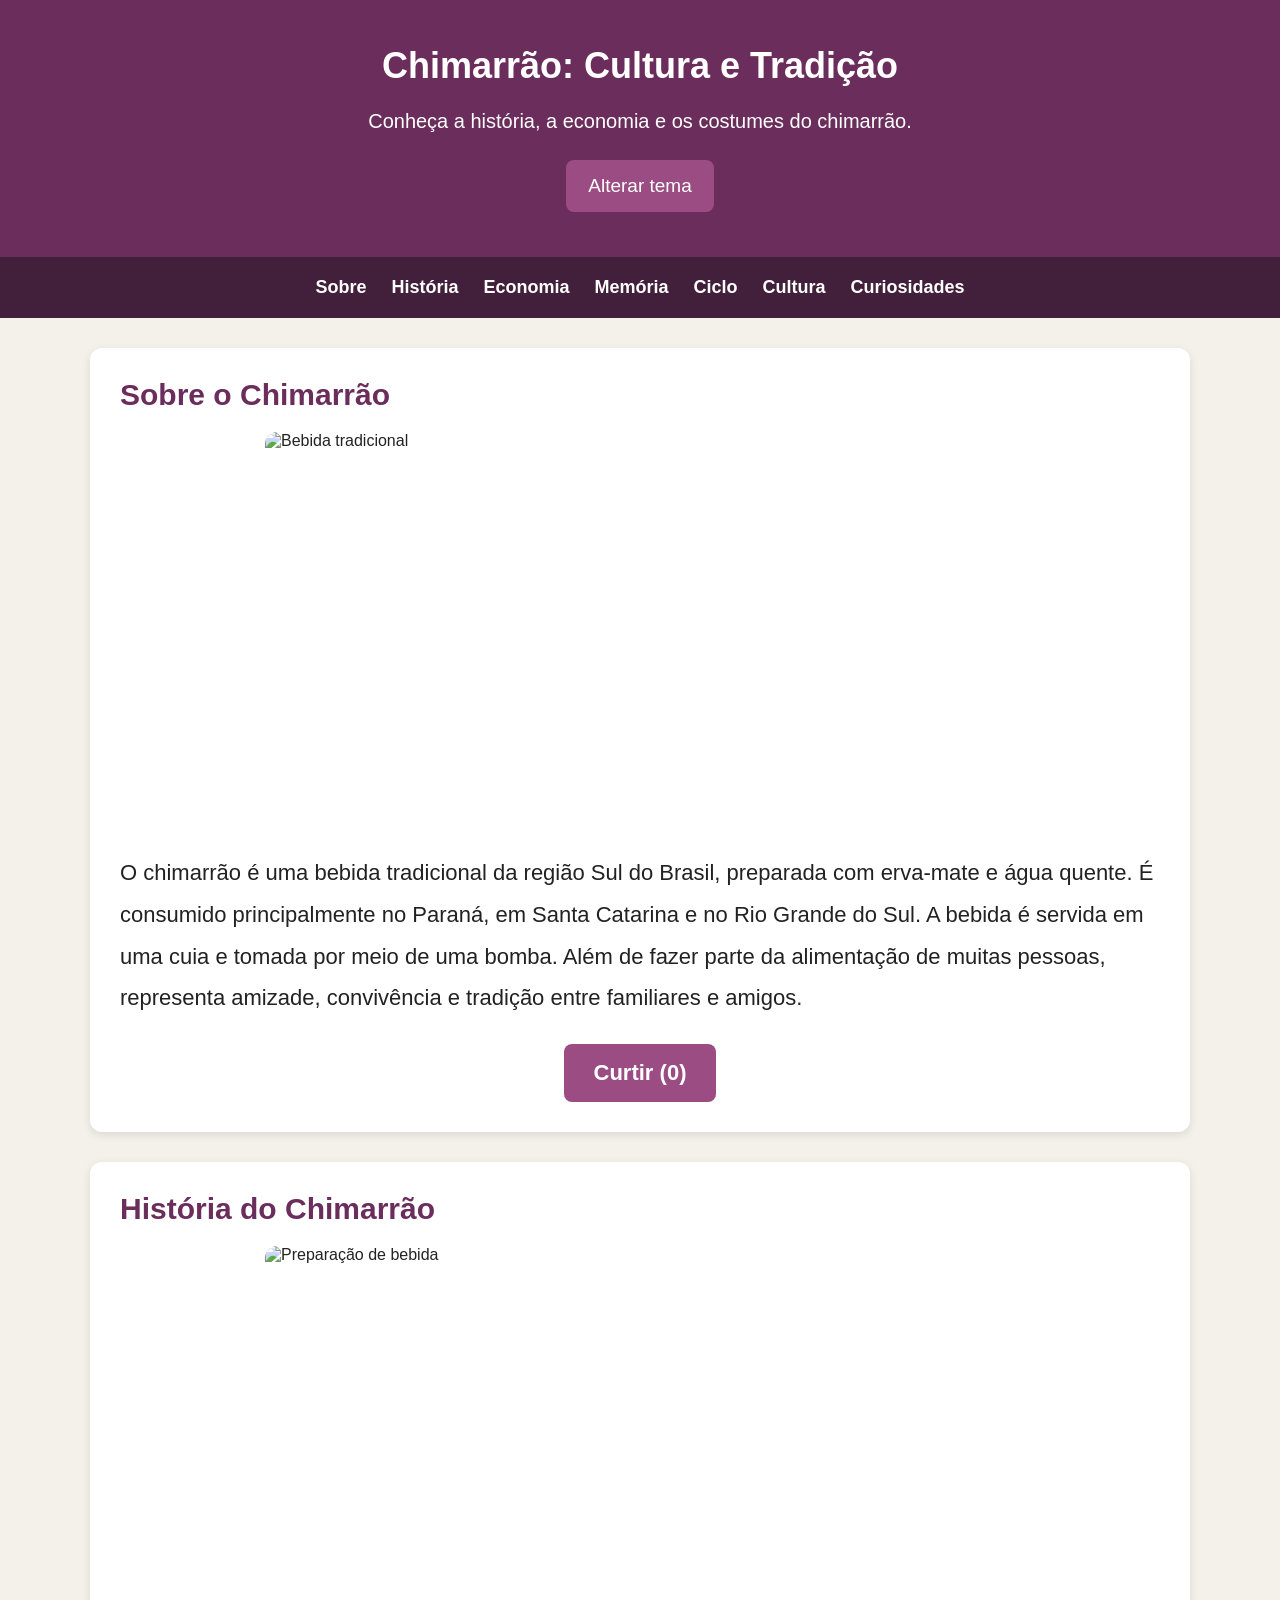
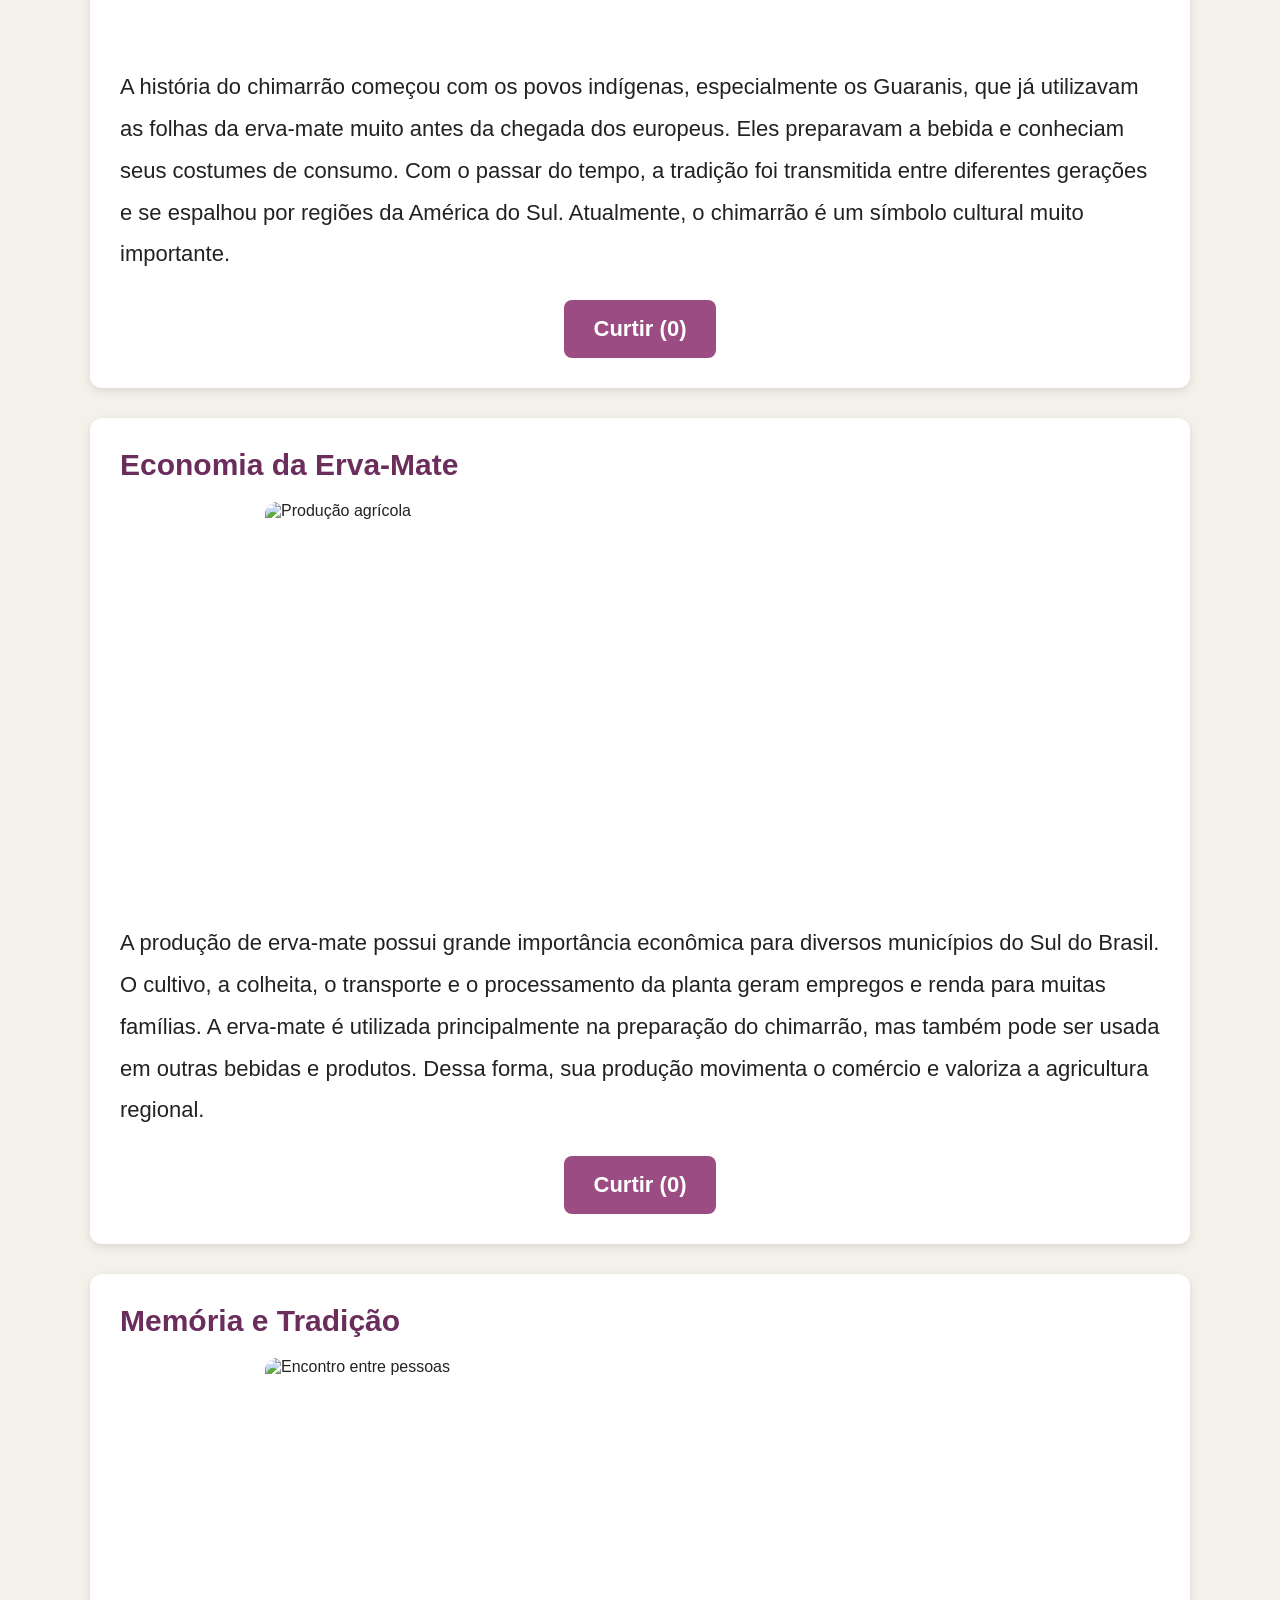
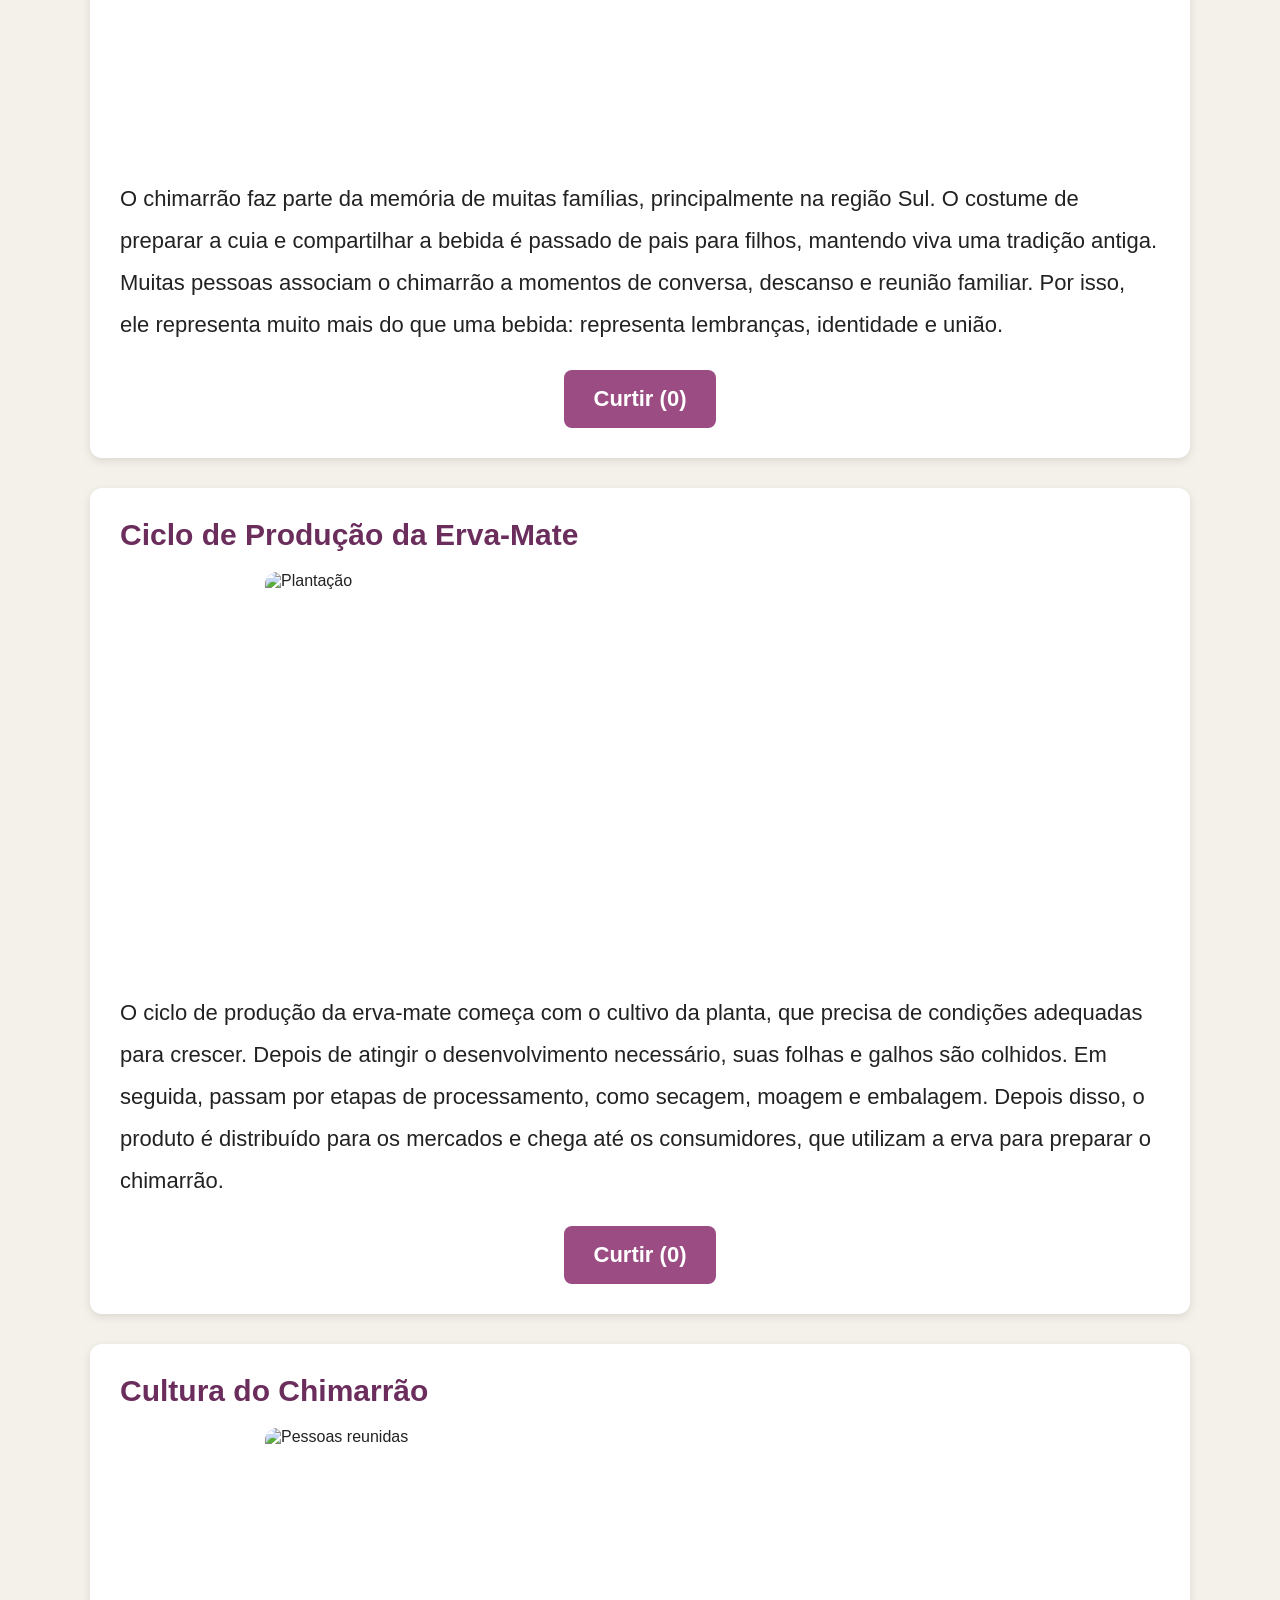
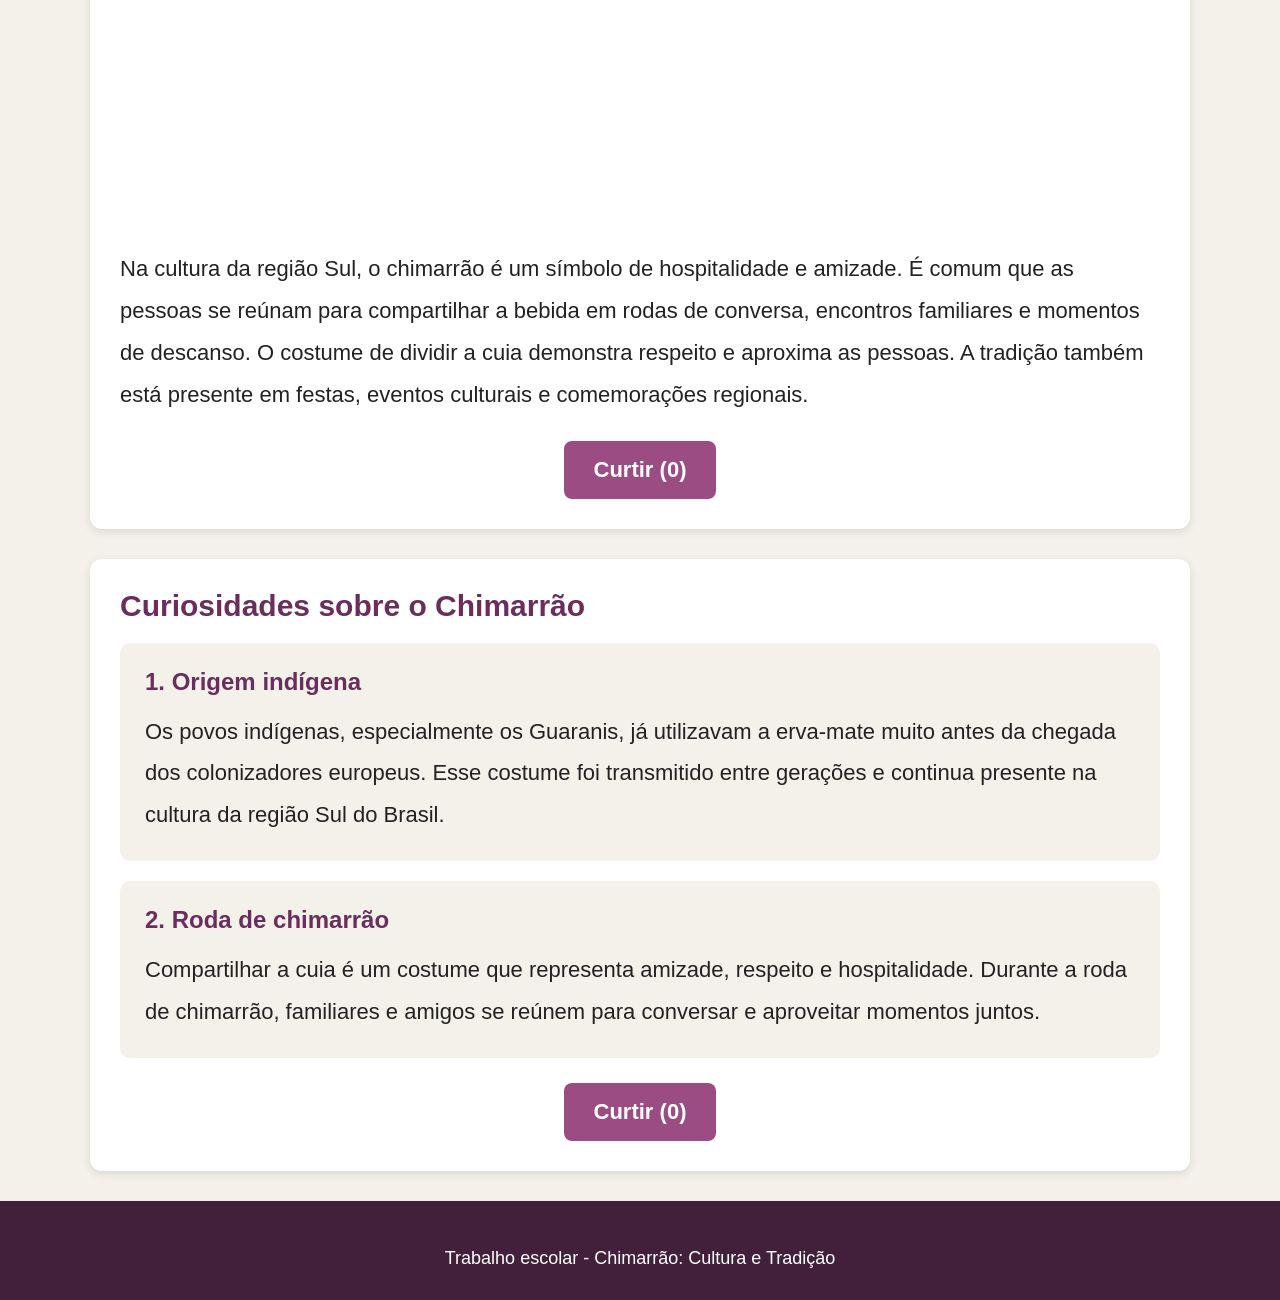
==== index.html @ 5d6aacf3 "AAAA" ====
<!DOCTYPE html>
<html lang="pt-BR">

<head>
    <meta charset="UTF-8">
    <meta name="viewport" content="width=device-width, initial-scale=1.0">
    <link rel="stylesheet" href="style.css">
    <script src="script.js" defer></script>
    <title>Chimarrão - Cultura e Tradição</title>
</head>

<body>

<header>
    <h1>Chimarrão: Cultura e Tradição</h1>
    <p>Conheça a história, a economia e os costumes do chimarrão.</p>
    <button class="btn-tema">Alterar tema</button>
</header>

<nav>
    <a href="#sobre">Sobre</a>
    <a href="#historia">História</a>
    <a href="#economia">Economia</a>
    <a href="#memoria">Memória</a>
    <a href="#ciclo">Ciclo</a>
    <a href="#cultura">Cultura</a>
    <a href="#curiosidades">Curiosidades</a>
</nav>

<main>

<section id="sobre">
    <h2>Sobre o Chimarrão</h2>
    <img src="https://images.unsplash.com/photo-1544787219-7f47ccb76574?w=1000" alt="Bebida tradicional">
    <p>
        O chimarrão é uma bebida tradicional da região Sul do Brasil,
        preparada com erva-mate e água quente. É consumido principalmente
        no Paraná, em Santa Catarina e no Rio Grande do Sul. A bebida
        é servida em uma cuia e tomada por meio de uma bomba. Além de
        fazer parte da alimentação de muitas pessoas, representa amizade,
        convivência e tradição entre familiares e amigos.
    </p>
    <button class="curtir">Curtir (<span>0</span>)</button>
</section>

<section id="historia">
    <h2>História do Chimarrão</h2>
    <img src="https://images.unsplash.com/photo-1515823064-d6e0c04616a7?w=1000" alt="Preparação de bebida">
    <p>
        A história do chimarrão começou com os povos indígenas,
        especialmente os Guaranis, que já utilizavam as folhas da
        erva-mate muito antes da chegada dos europeus. Eles preparavam
        a bebida e conheciam seus costumes de consumo. Com o passar
        do tempo, a tradição foi transmitida entre diferentes gerações
        e se espalhou por regiões da América do Sul. Atualmente,
        o chimarrão é um símbolo cultural muito importante.
    </p>
    <button class="curtir">Curtir (<span>0</span>)</button>
</section>

<section id="economia">
    <h2>Economia da Erva-Mate</h2>
    <img src="https://images.unsplash.com/photo-1442512595331-e89e73853f31?w=1000" alt="Produção agrícola">
    <p>
        A produção de erva-mate possui grande importância econômica
        para diversos municípios do Sul do Brasil. O cultivo, a
        colheita, o transporte e o processamento da planta geram
        empregos e renda para muitas famílias. A erva-mate é utilizada
        principalmente na preparação do chimarrão, mas também pode
        ser usada em outras bebidas e produtos. Dessa forma, sua
        produção movimenta o comércio e valoriza a agricultura regional.
    </p>
    <button class="curtir">Curtir (<span>0</span>)</button>
</section>

<section id="memoria">
    <h2>Memória e Tradição</h2>
    <img src="https://images.unsplash.com/photo-1517248135467-4c7edcad34c4?w=1000" alt="Encontro entre pessoas">
    <p>
        O chimarrão faz parte da memória de muitas famílias,
        principalmente na região Sul. O costume de preparar a cuia
        e compartilhar a bebida é passado de pais para filhos,
        mantendo viva uma tradição antiga. Muitas pessoas associam
        o chimarrão a momentos de conversa, descanso e reunião
        familiar. Por isso, ele representa muito mais do que uma
        bebida: representa lembranças, identidade e união.
    </p>
    <button class="curtir">Curtir (<span>0</span>)</button>
</section>

<section id="ciclo">
    <h2>Ciclo de Produção da Erva-Mate</h2>
    <img src="https://images.unsplash.com/photo-1500382017468-9049fed747ef?w=1000" alt="Plantação">
    <p>
        O ciclo de produção da erva-mate começa com o cultivo da
        planta, que precisa de condições adequadas para crescer.
        Depois de atingir o desenvolvimento necessário, suas folhas
        e galhos são colhidos. Em seguida, passam por etapas de
        processamento, como secagem, moagem e embalagem. Depois
        disso, o produto é distribuído para os mercados e chega
        até os consumidores, que utilizam a erva para preparar
        o chimarrão.
    </p>
    <button class="curtir">Curtir (<span>0</span>)</button>
</section>

<section id="cultura">
    <h2>Cultura do Chimarrão</h2>
    <img src="https://images.unsplash.com/photo-1528605248644-14dd04022da1?w=1000" alt="Pessoas reunidas">
    <p>
        Na cultura da região Sul, o chimarrão é um símbolo de
        hospitalidade e amizade. É comum que as pessoas se reúnam
        para compartilhar a bebida em rodas de conversa, encontros
        familiares e momentos de descanso. O costume de dividir a
        cuia demonstra respeito e aproxima as pessoas. A tradição
        também está presente em festas, eventos culturais e
        comemorações regionais.
    </p>
    <button class="curtir">Curtir (<span>0</span>)</button>
</section>

<section id="curiosidades">
    <h2>Curiosidades sobre o Chimarrão</h2>

    <div class="card">
        <h3>1. Origem indígena</h3>
        <p>
            Os povos indígenas, especialmente os Guaranis,
            já utilizavam a erva-mate muito antes da chegada
            dos colonizadores europeus. Esse costume foi
            transmitido entre gerações e continua presente
            na cultura da região Sul do Brasil.
        </p>
    </div>

    <div class="card">
        <h3>2. Roda de chimarrão</h3>
        <p>
            Compartilhar a cuia é um costume que representa
            amizade, respeito e hospitalidade. Durante a
            roda de chimarrão, familiares e amigos se reúnem
            para conversar e aproveitar momentos juntos.
        </p>
    </div>

    <button class="curtir">Curtir (<span>0</span>)</button>
</section>

</main>

<footer>
    <p>Trabalho escolar - Chimarrão: Cultura e Tradição</p>
</footer>

</body>
</html>
---- style.css ----
:root {
    --cor-fundo: #f4f1ea;
    --cor-texto: #222222;
    --cor-principal: #6b2d5c;
    --cor-hover: #9b4d83;
    --cor-card: #ffffff;
}

* {
    margin: 0;
    padding: 0;
    box-sizing: border-box;
}

html {
    scroll-behavior: smooth;
}

body {
    background-color: var(--cor-fundo);
    color: var(--cor-texto);
    font-family: Arial, sans-serif;
    transition: 0.3s;
}

header {
    background-color: var(--cor-principal);
    color: white;
    text-align: center;
    padding: 45px 20px;
}

header h1 {
    font-size: 36px;
    margin-bottom: 15px;
}

header p {
    font-size: 20px;
}

button {
    background-color: var(--cor-hover);
    color: white;
    border: none;
    padding: 15px 22px;
    border-radius: 8px;
    cursor: pointer;
    font-size: 19px;
    margin-top: 20px;
}

button:hover {
    opacity: 0.85;
}

nav {
    background-color: #42203b;
    padding: 20px;
    display: flex;
    justify-content: center;
    flex-wrap: wrap;
    gap: 25px;
}

nav a {
    color: white;
    text-decoration: none;
    font-size: 18px;
    font-weight: bold;
}

nav a:hover {
    color: #e9b9dc;
}

main {
    width: 90%;
    max-width: 1100px;
    margin: 30px auto;
}

section {
    background-color: var(--cor-card);
    padding: 30px;
    margin-bottom: 30px;
    border-radius: 12px;
    box-shadow: 0 3px 10px rgba(0, 0, 0, 0.10);
}

h2 {
    color: var(--cor-principal);
    font-size: 30px;
    margin-bottom: 20px;
}

h3 {
    color: var(--cor-principal);
    font-size: 24px;
    margin-bottom: 15px;
}

p {
    font-size: 22px;
    line-height: 1.9;
    margin-top: 15px;
}

section img {
    display: block;
    width: 100%;
    max-width: 750px;
    height: 400px;
    object-fit: cover;
    margin: 20px auto;
    border-radius: 12px;
}

.curtir {
    display: block;
    width: fit-content;
    margin: 25px auto 0;
    padding: 16px 30px;
    font-size: 22px;
    font-weight: bold;
}

.card {
    background-color: var(--cor-fundo);
    padding: 25px;
    margin: 20px 0;
    border-radius: 10px;
}

footer {
    background-color: #42203b;
    color: white;
    text-align: center;
    padding: 25px;
}

footer p {
    font-size: 18px;
}

body.escuro {
    --cor-fundo: #222222;
    --cor-texto: #ffffff;
    --cor-card: #333333;
    --cor-principal: #c17bab;
    --cor-hover: #9b4d83;
}

body.escuro .card {
    background-color: #444444;
}

@media (max-width: 600px) {
    header h1 {
        font-size: 28px;
    }

    nav {
        gap: 15px;
    }

    nav a {
        font-size: 16px;
    }

    section {
        padding: 20px;
    }

    p {
        font-size: 18px;
    }

    h2 {
        font-size: 25px;
    }

    section img {
        height: 250px;
    }
}
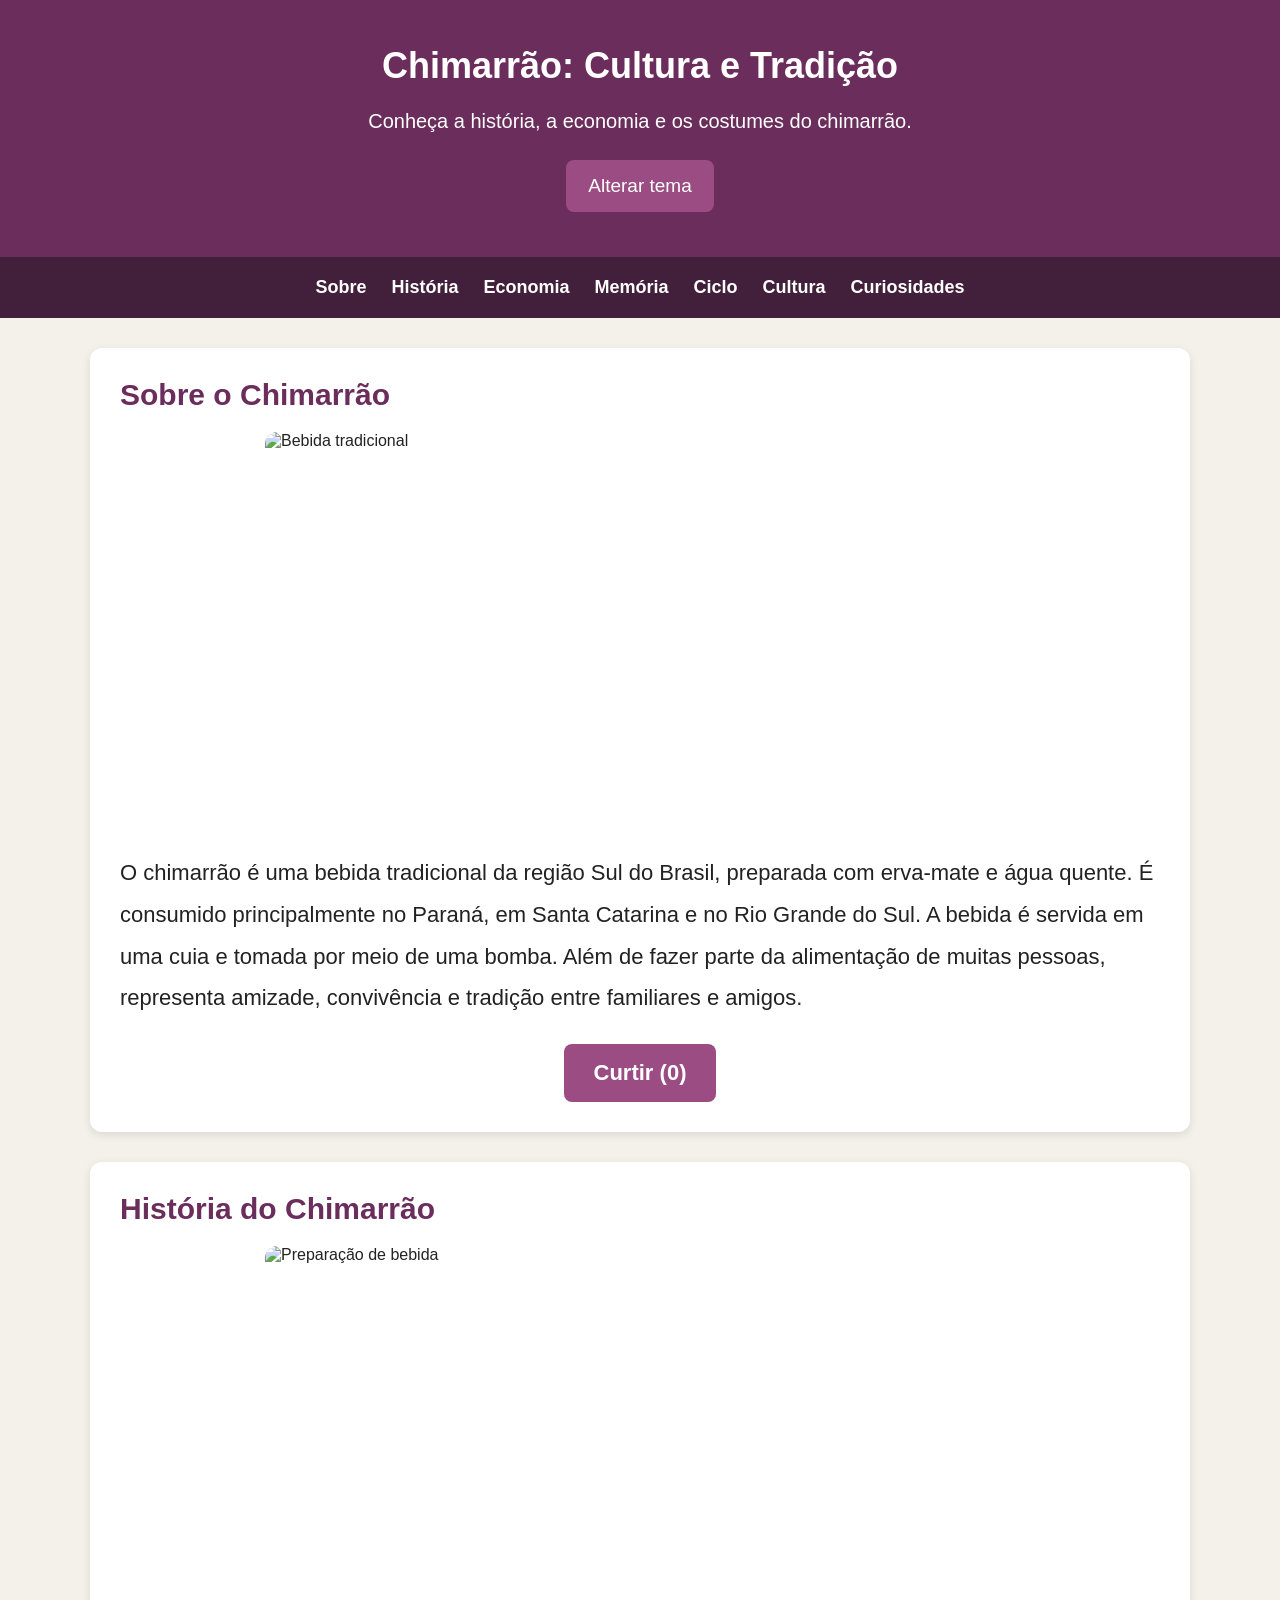
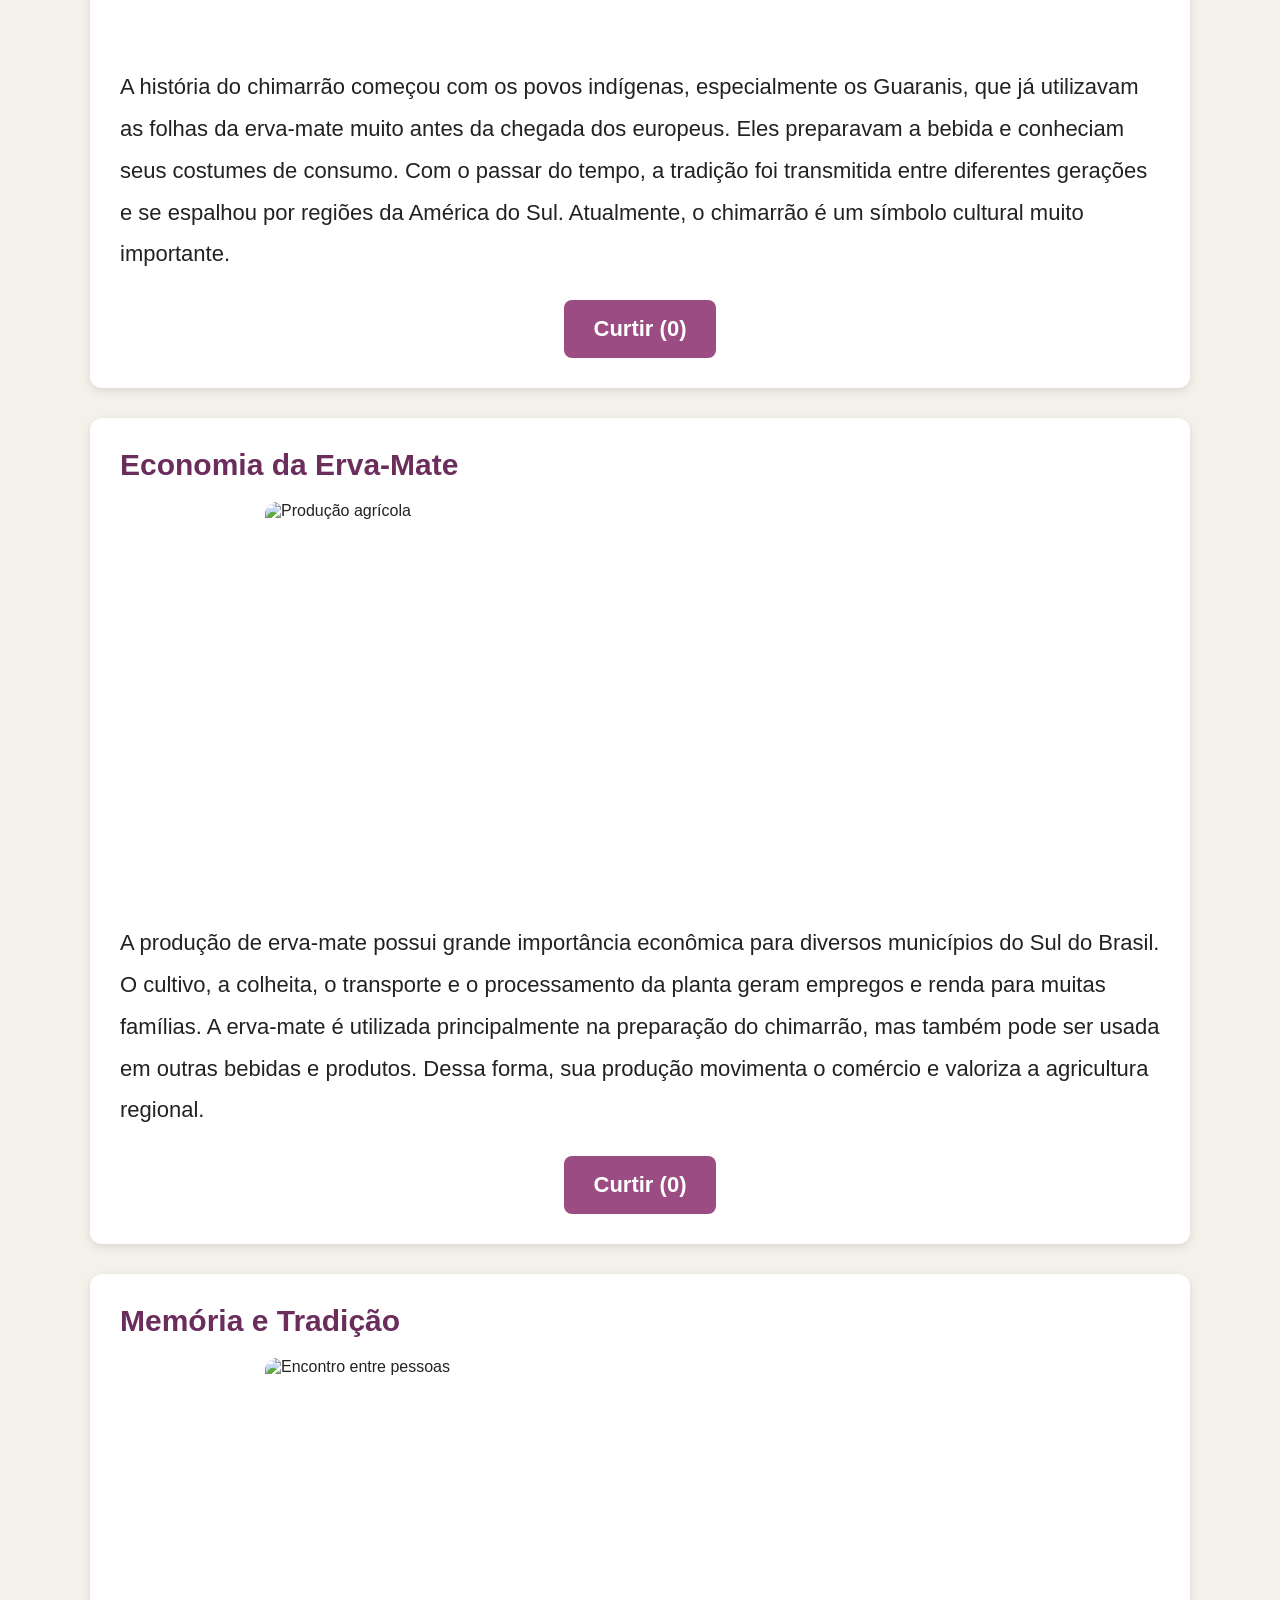
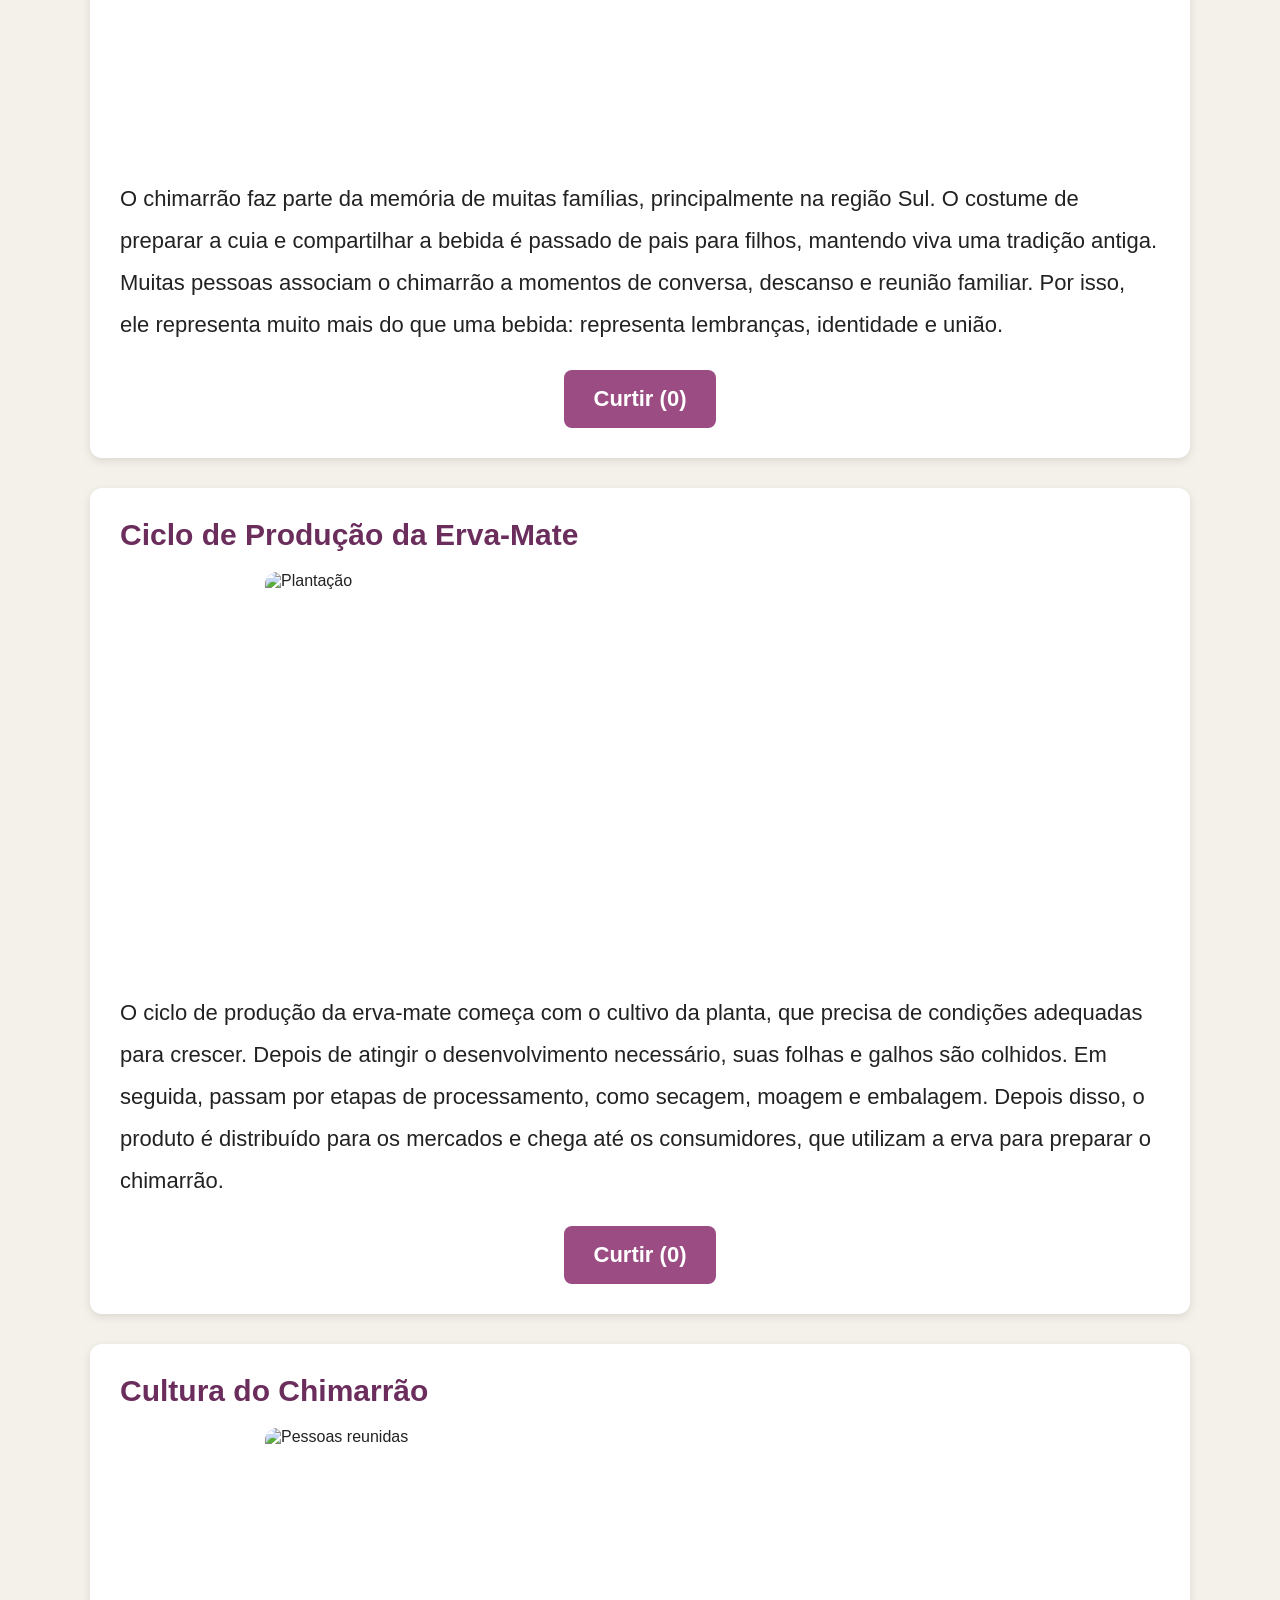
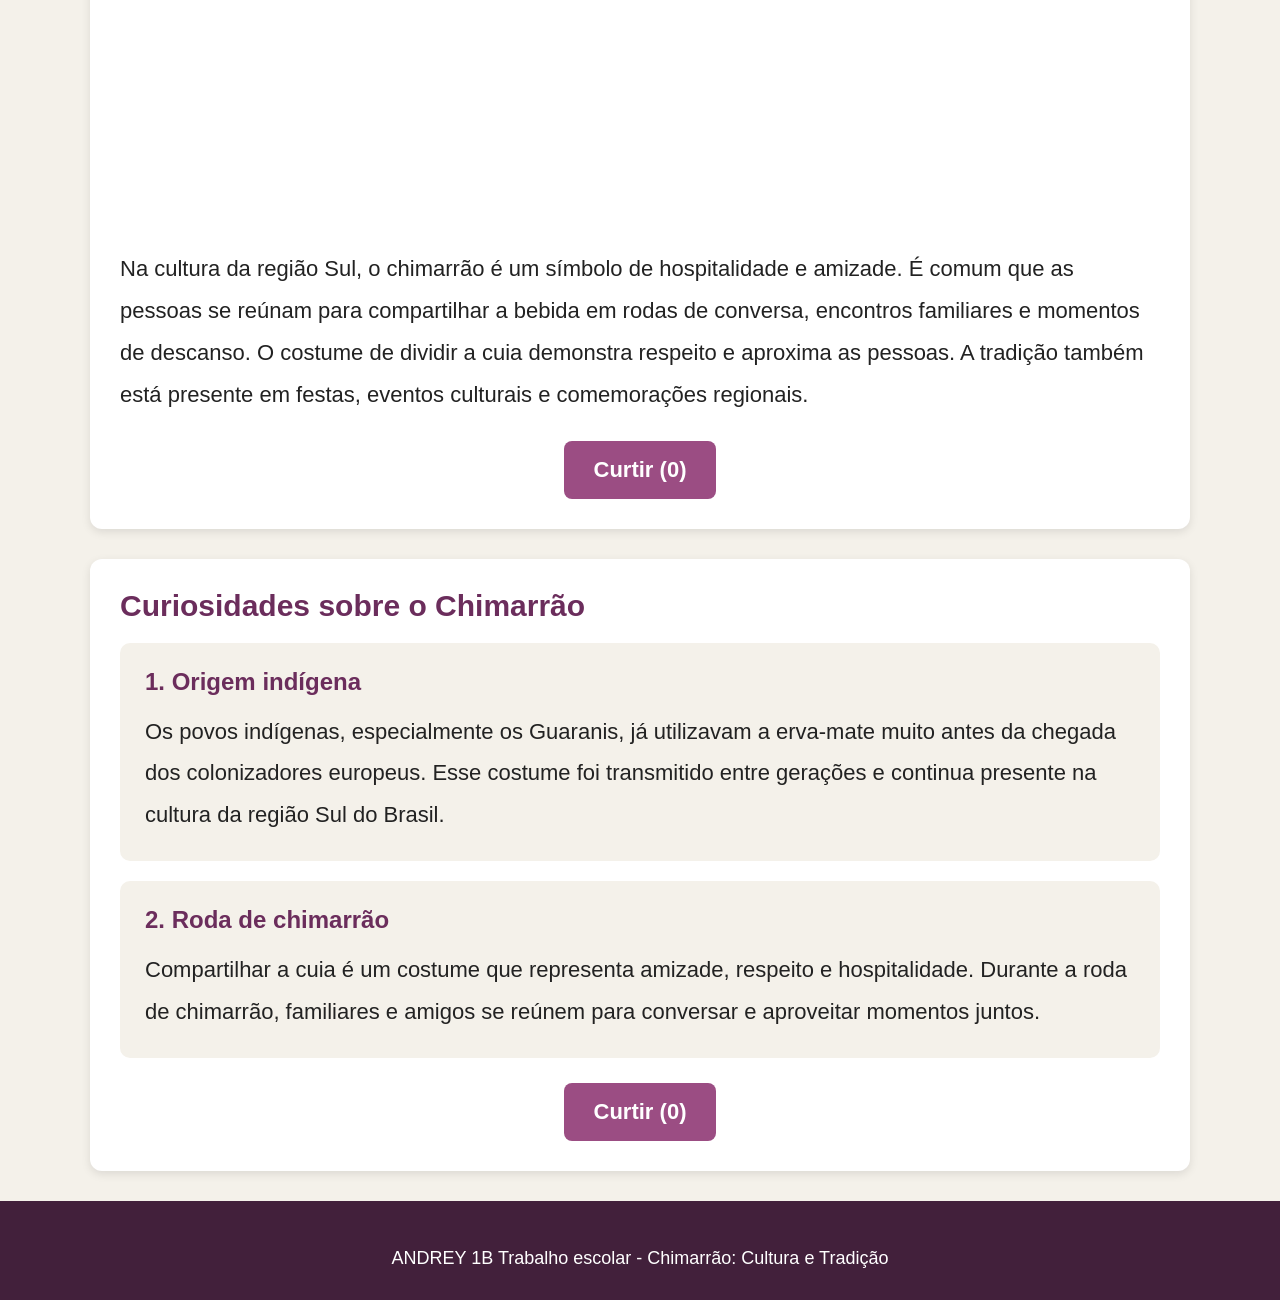
==== commit 6cd04fe3: "AA" ====
--- a/index.html
+++ b/index.html
@@ -150,7 +150,8 @@
 </main>
 
 <footer>
-    <p>Trabalho escolar - Chimarrão: Cultura e Tradição</p>
+    <p> ANDREY 1B
+        Trabalho escolar - Chimarrão: Cultura e Tradição</p>
 </footer>
 
 </body>
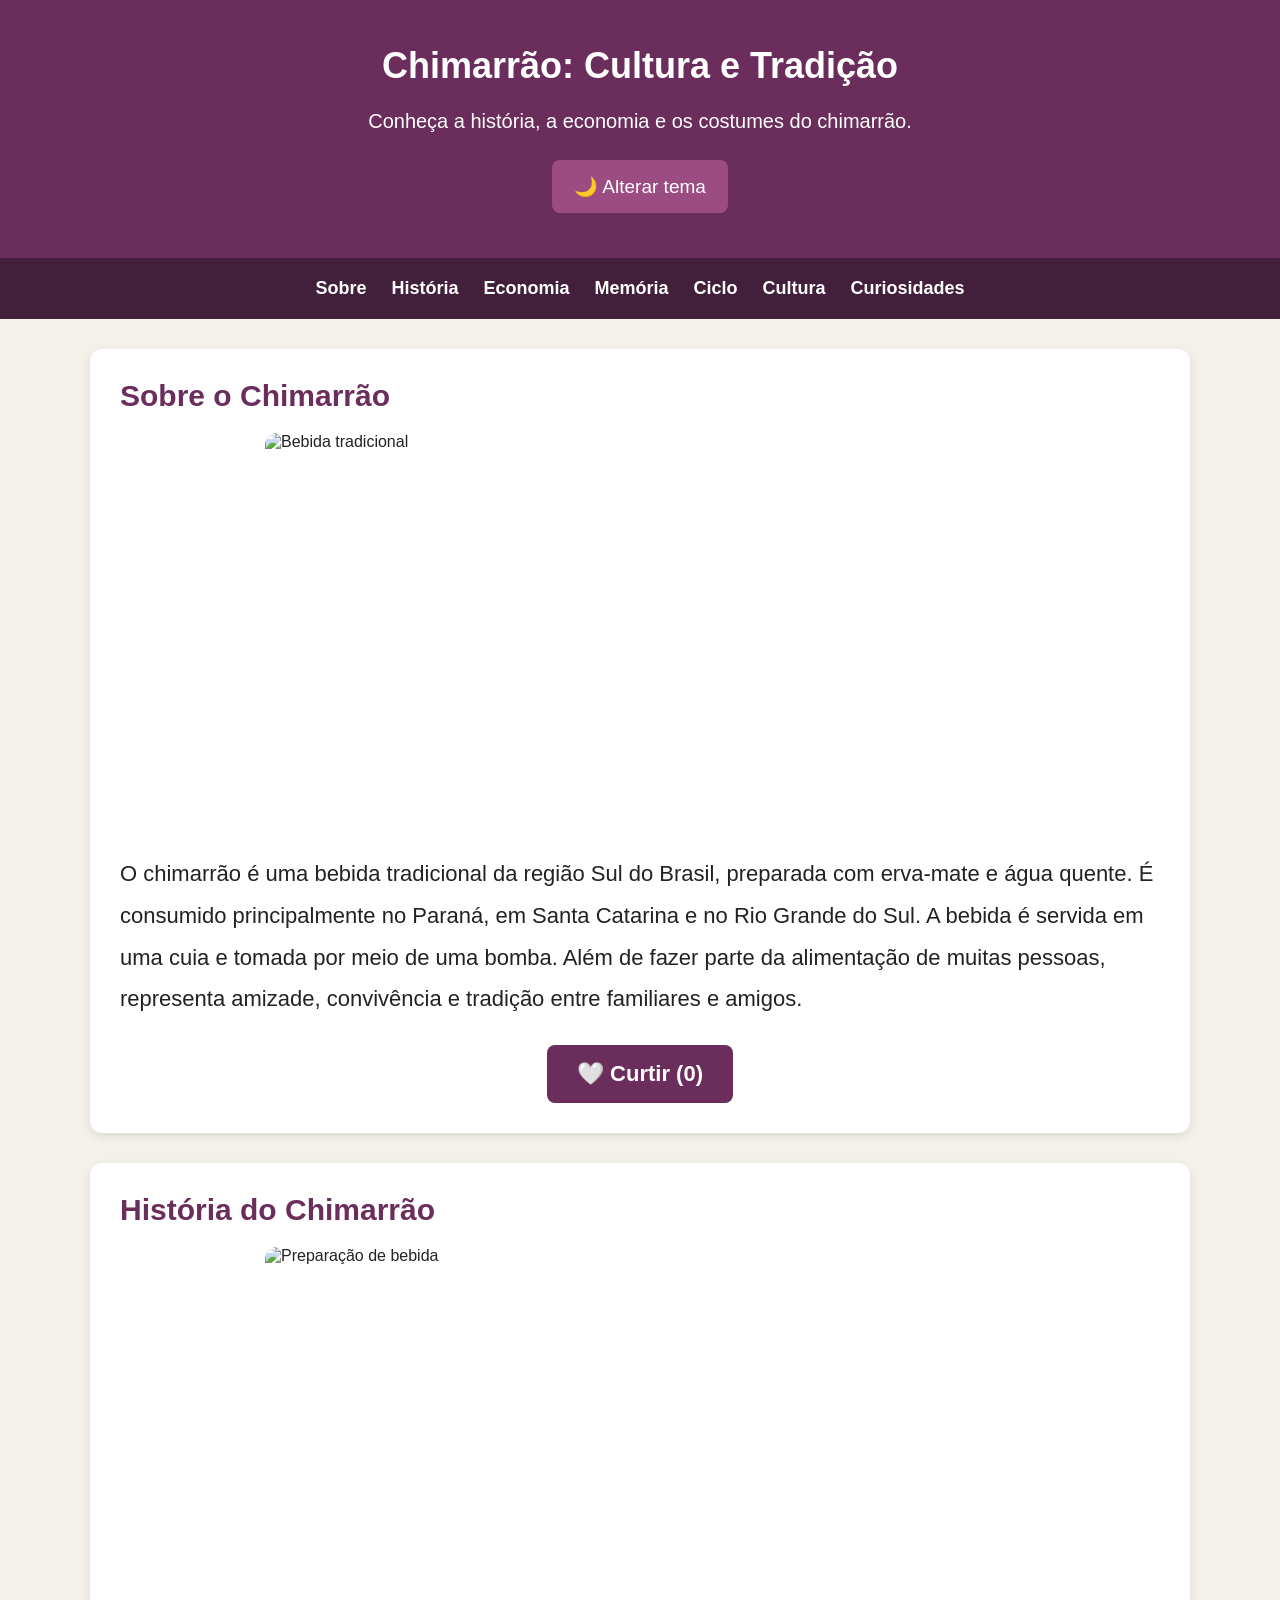
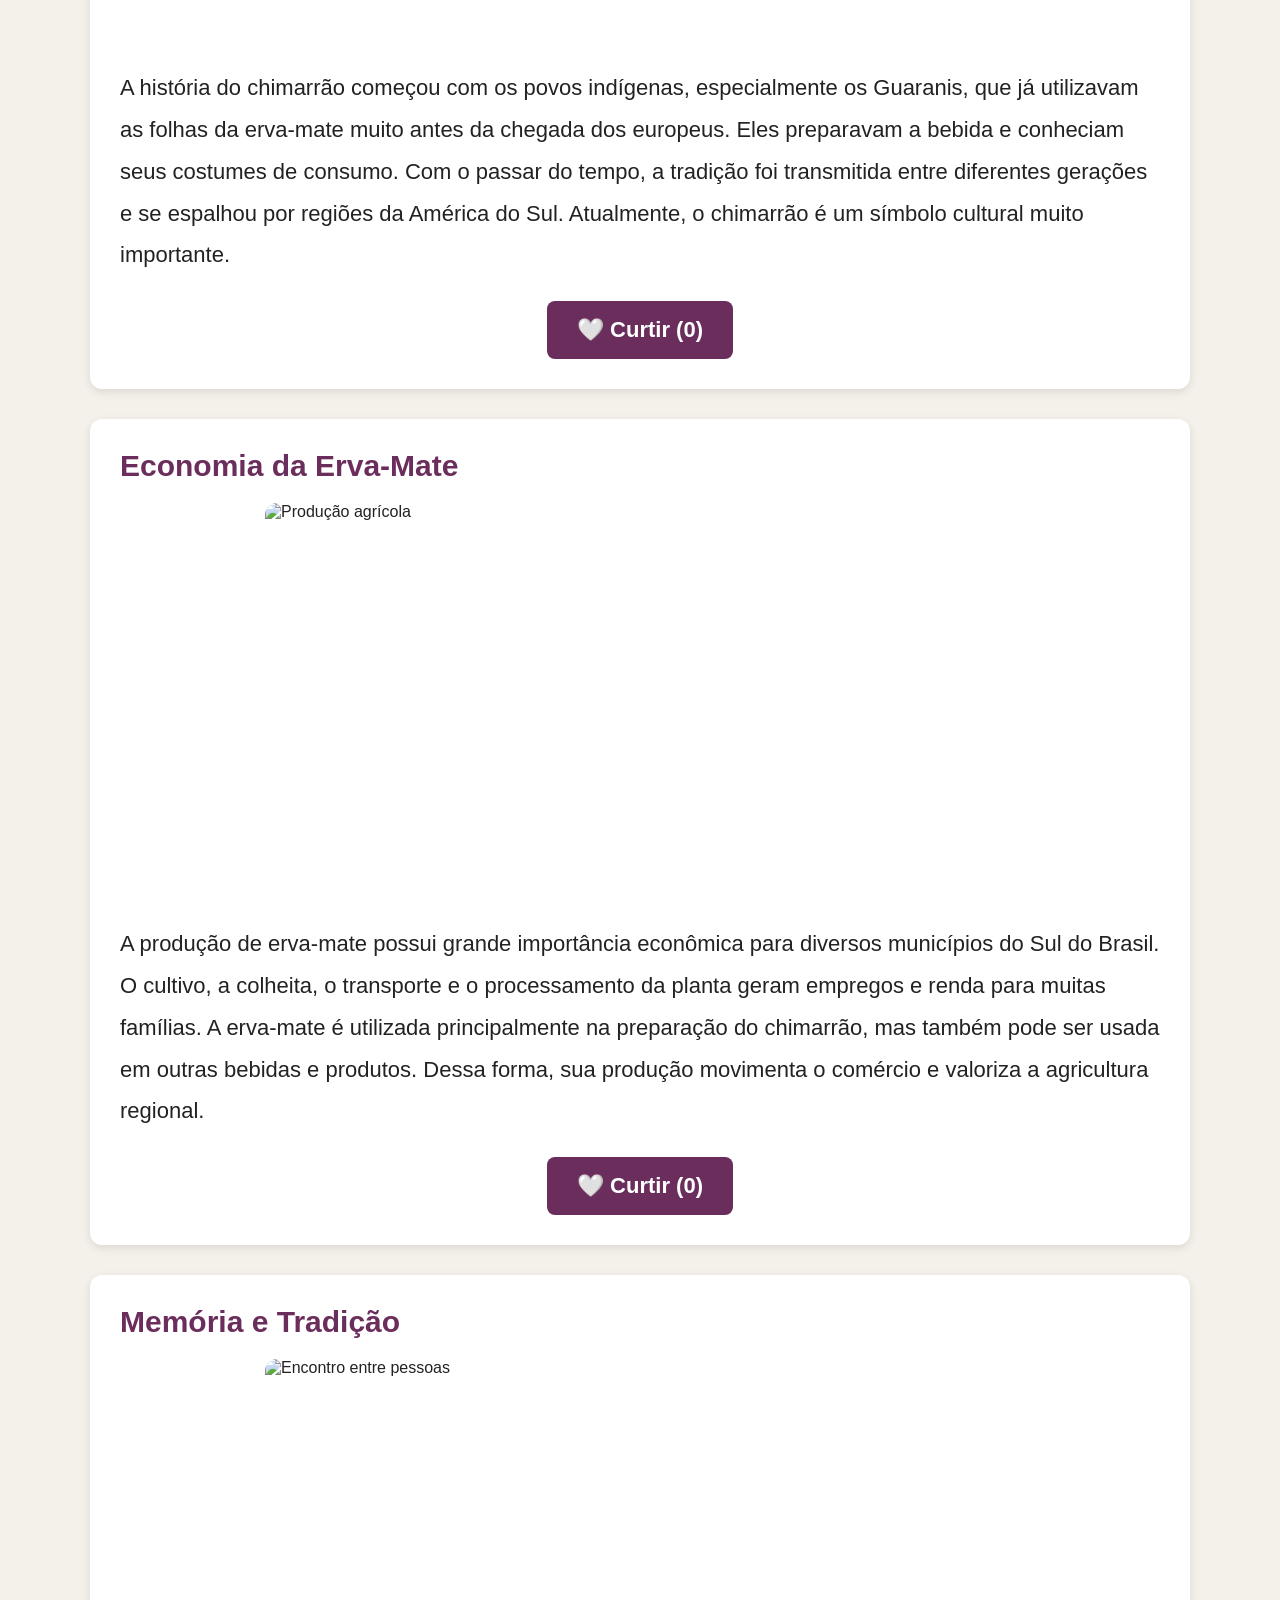
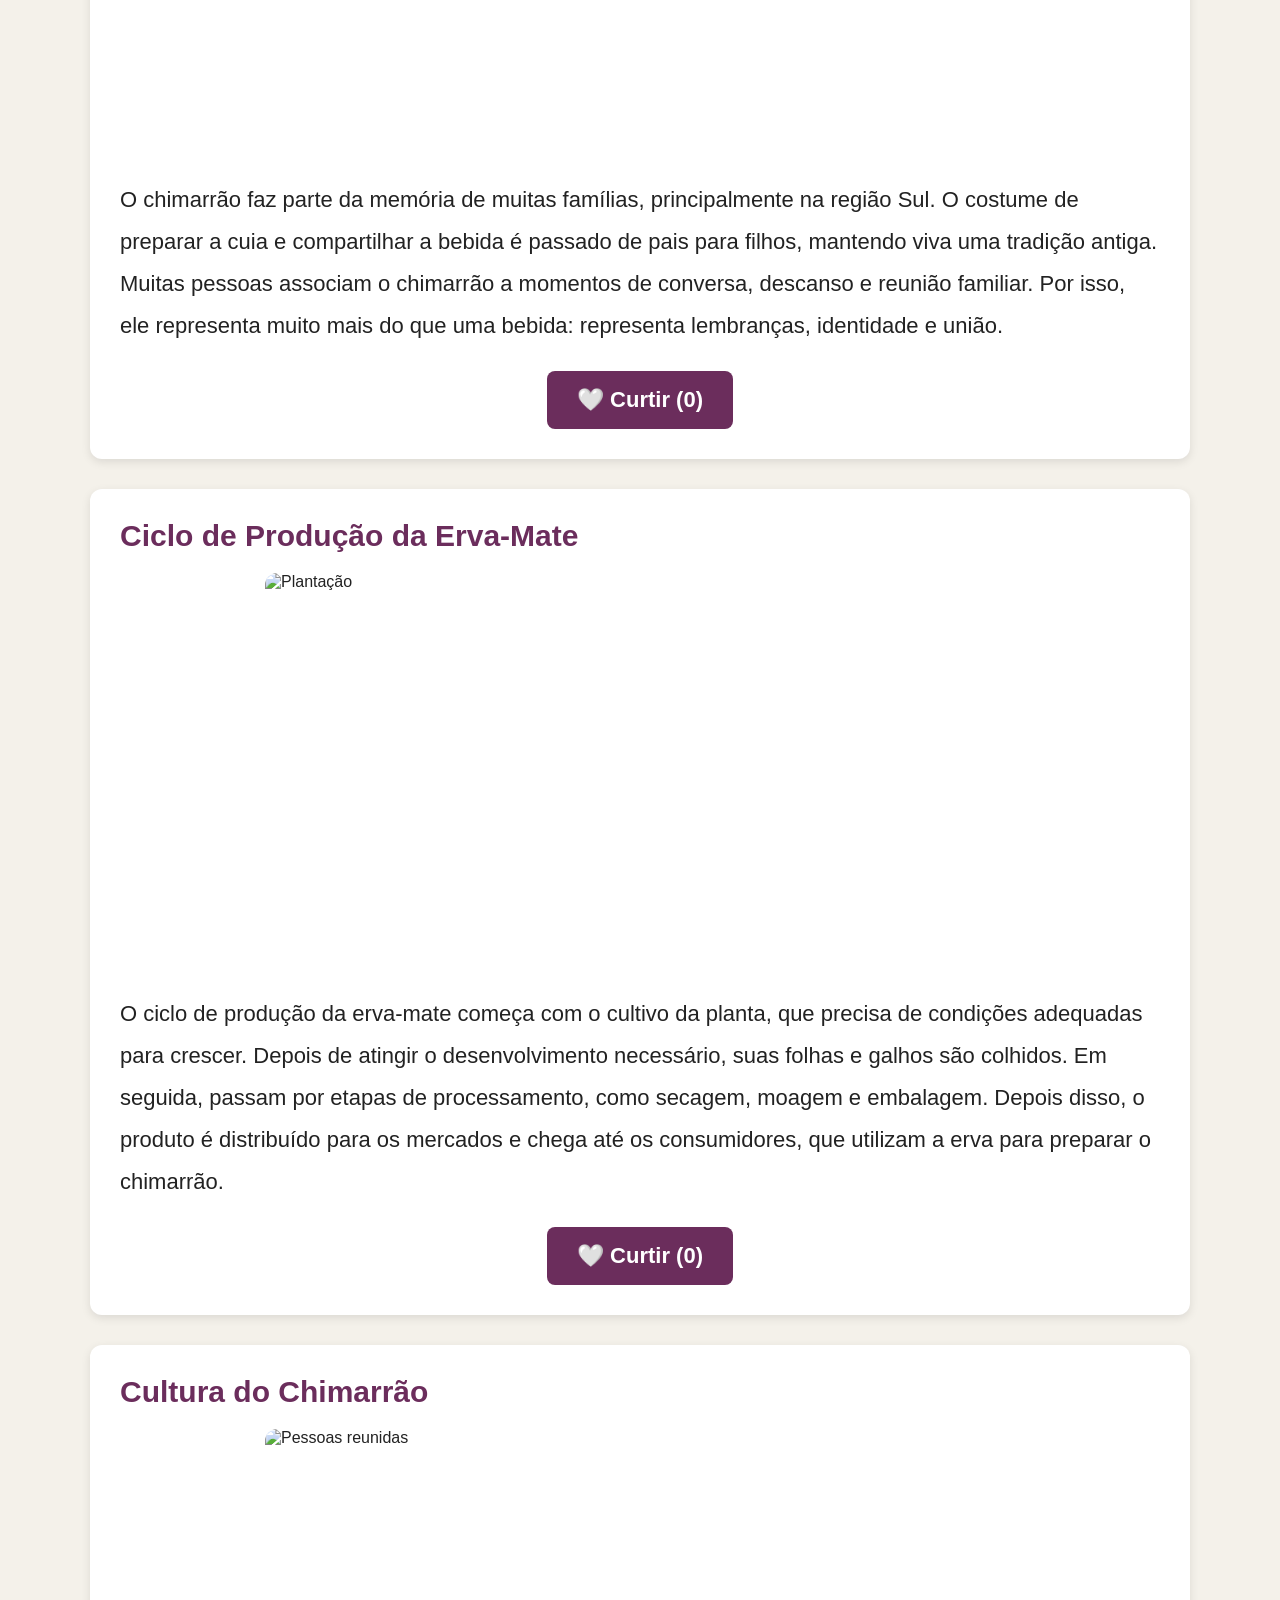
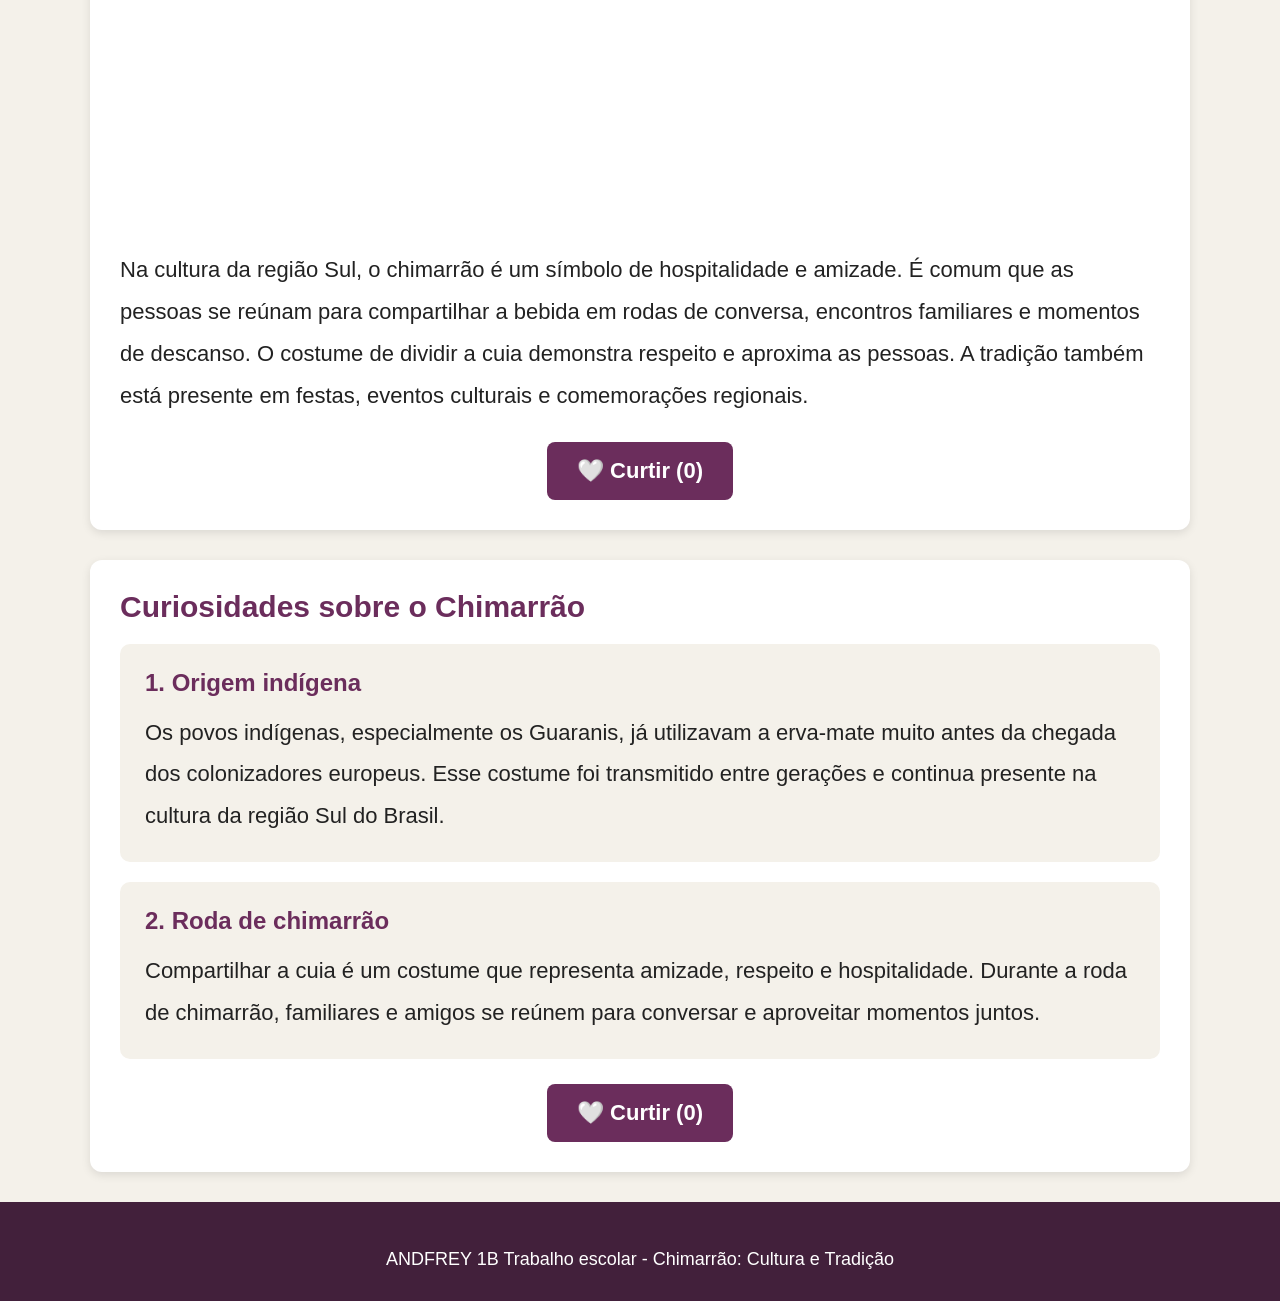
==== commit eaf3ec9c: "AA" ====
--- a/index.html
+++ b/index.html
@@ -15,7 +15,7 @@
 <header>
     <h1>Chimarrão: Cultura e Tradição</h1>
     <p>Conheça a história, a economia e os costumes do chimarrão.</p>
-    <button class="btn-tema">Alterar tema</button>
+    <button class="btn-tema">🌙 Alterar tema</button>
 </header>
 
 <nav>
@@ -41,7 +41,7 @@
         fazer parte da alimentação de muitas pessoas, representa amizade,
         convivência e tradição entre familiares e amigos.
     </p>
-    <button class="curtir">Curtir (<span>0</span>)</button>
+    <button class="curtir">🤍 Curtir (<span>0</span>)</button>
 </section>
 
 <section id="historia">
@@ -56,7 +56,7 @@
         e se espalhou por regiões da América do Sul. Atualmente,
         o chimarrão é um símbolo cultural muito importante.
     </p>
-    <button class="curtir">Curtir (<span>0</span>)</button>
+    <button class="curtir">🤍 Curtir (<span>0</span>)</button>
 </section>
 
 <section id="economia">
@@ -71,7 +71,7 @@
         ser usada em outras bebidas e produtos. Dessa forma, sua
         produção movimenta o comércio e valoriza a agricultura regional.
     </p>
-    <button class="curtir">Curtir (<span>0</span>)</button>
+    <button class="curtir">🤍 Curtir (<span>0</span>)</button>
 </section>
 
 <section id="memoria">
@@ -86,7 +86,7 @@
         familiar. Por isso, ele representa muito mais do que uma
         bebida: representa lembranças, identidade e união.
     </p>
-    <button class="curtir">Curtir (<span>0</span>)</button>
+    <button class="curtir">🤍 Curtir (<span>0</span>)</button>
 </section>
 
 <section id="ciclo">
@@ -102,7 +102,7 @@
         até os consumidores, que utilizam a erva para preparar
         o chimarrão.
     </p>
-    <button class="curtir">Curtir (<span>0</span>)</button>
+    <button class="curtir">🤍 Curtir (<span>0</span>)</button>
 </section>
 
 <section id="cultura">
@@ -117,7 +117,7 @@
         também está presente em festas, eventos culturais e
         comemorações regionais.
     </p>
-    <button class="curtir">Curtir (<span>0</span>)</button>
+    <button class="curtir">🤍 Curtir (<span>0</span>)</button>
 </section>
 
 <section id="curiosidades">
@@ -144,15 +144,16 @@
         </p>
     </div>
 
-    <button class="curtir">Curtir (<span>0</span>)</button>
+    <button class="curtir">🤍 Curtir (<span>0</span>)</button>
 </section>
 
 </main>
 
 <footer>
-    <p> ANDREY 1B
+    <p> ANDFREY 1B
         Trabalho escolar - Chimarrão: Cultura e Tradição</p>
 </footer>
 
 </body>
 </html>
+
--- a/style.css
+++ b/style.css
@@ -5,6 +5,7 @@
     --cor-principal: #6b2d5c;
     --cor-hover: #9b4d83;
     --cor-card: #ffffff;
+    --cor-menu: #42203b;
 }
 
 * {
@@ -49,19 +50,24 @@
     cursor: pointer;
     font-size: 19px;
     margin-top: 20px;
+    transition: 0.3s;
 }
 
 button:hover {
     opacity: 0.85;
-}
+    transform: scale(1.03);
+}
+
+/* MENU */
 
 nav {
-    background-color: #42203b;
+    background-color: var(--cor-menu);
     padding: 20px;
     display: flex;
     justify-content: center;
     flex-wrap: wrap;
     gap: 25px;
+    transition: 0.3s;
 }
 
 nav a {
@@ -69,11 +75,14 @@
     text-decoration: none;
     font-size: 18px;
     font-weight: bold;
+    transition: 0.3s;
 }
 
 nav a:hover {
     color: #e9b9dc;
 }
+
+/* CONTEÚDO */
 
 main {
     width: 90%;
@@ -87,6 +96,7 @@
     margin-bottom: 30px;
     border-radius: 12px;
     box-shadow: 0 3px 10px rgba(0, 0, 0, 0.10);
+    transition: 0.3s;
 }
 
 h2 {
@@ -117,6 +127,8 @@
     border-radius: 12px;
 }
 
+/* CURTIDAS */
+
 .curtir {
     display: block;
     width: fit-content;
@@ -124,17 +136,27 @@
     padding: 16px 30px;
     font-size: 22px;
     font-weight: bold;
-}
+    background-color: #6b2d5c;
+}
+
+.curtir.curtido {
+    background-color: #b21f35;
+}
+
+/* CURIOSIDADES */
 
 .card {
     background-color: var(--cor-fundo);
     padding: 25px;
     margin: 20px 0;
     border-radius: 10px;
-}
+    transition: 0.3s;
+}
+
+/* RODAPÉ */
 
 footer {
-    background-color: #42203b;
+    background-color: var(--cor-menu);
     color: white;
     text-align: center;
     padding: 25px;
@@ -144,17 +166,68 @@
     font-size: 18px;
 }
 
+/* MODO ESCURO */
+
 body.escuro {
-    --cor-fundo: #222222;
-    --cor-texto: #ffffff;
-    --cor-card: #333333;
-    --cor-principal: #c17bab;
-    --cor-hover: #9b4d83;
+    background-color: #1e1e1e;
+    color: white;
+}
+
+body.escuro header {
+    background-color: #292929;
+}
+
+body.escuro nav {
+    background-color: #111111;
+}
+
+body.escuro nav a {
+    color: white;
+}
+
+body.escuro nav a:hover {
+    color: #d89ac5;
+}
+
+body.escuro section {
+    background-color: #333333;
+    color: white;
+}
+
+body.escuro section h2,
+body.escuro section h3 {
+    color: #d89ac5;
+}
+
+body.escuro section p {
+    color: white;
 }
 
 body.escuro .card {
     background-color: #444444;
 }
+
+body.escuro footer {
+    background-color: #111111;
+}
+
+body.escuro .btn-tema {
+    background-color: white;
+    color: #222222;
+}
+
+/* TRANSIÇÃO */
+
+body,
+header,
+nav,
+section,
+.card,
+footer {
+    transition: background-color 0.3s, color 0.3s;
+}
+
+/* CELULAR */
 
 @media (max-width: 600px) {
     header h1 {
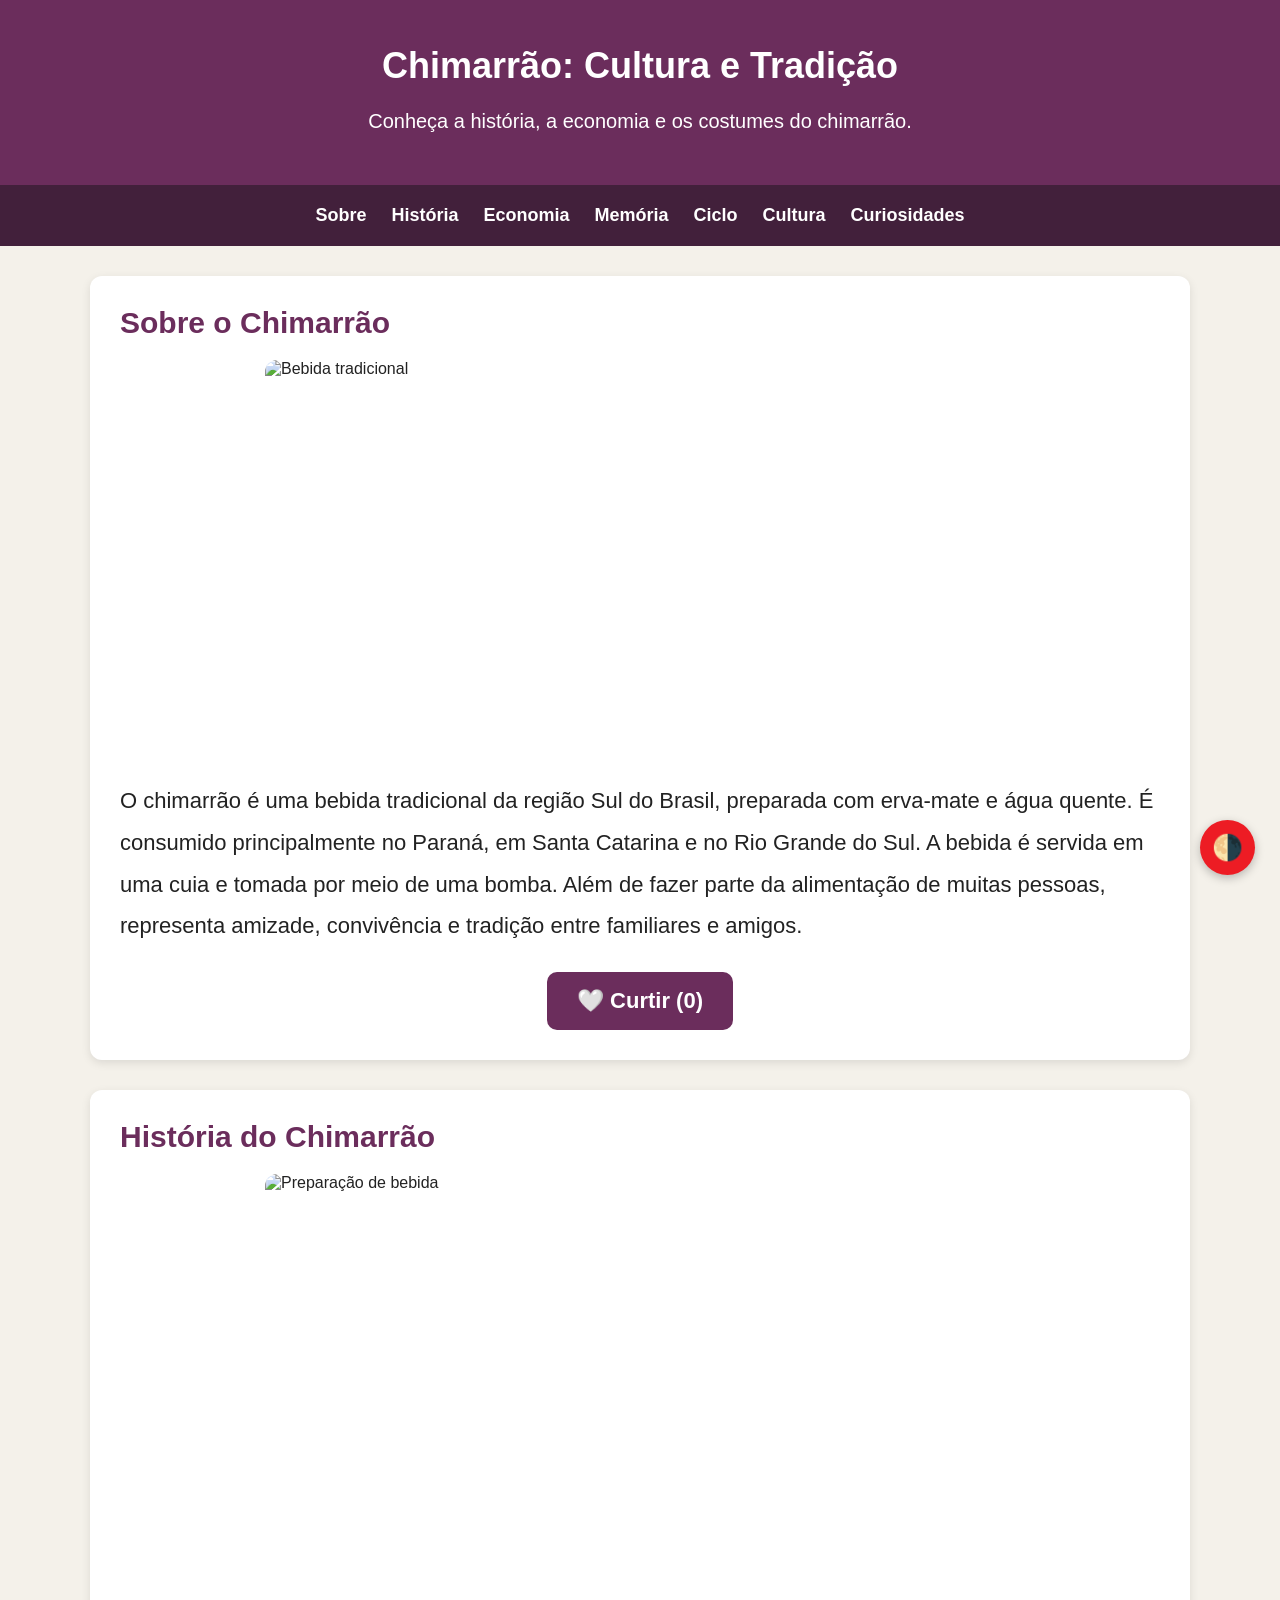
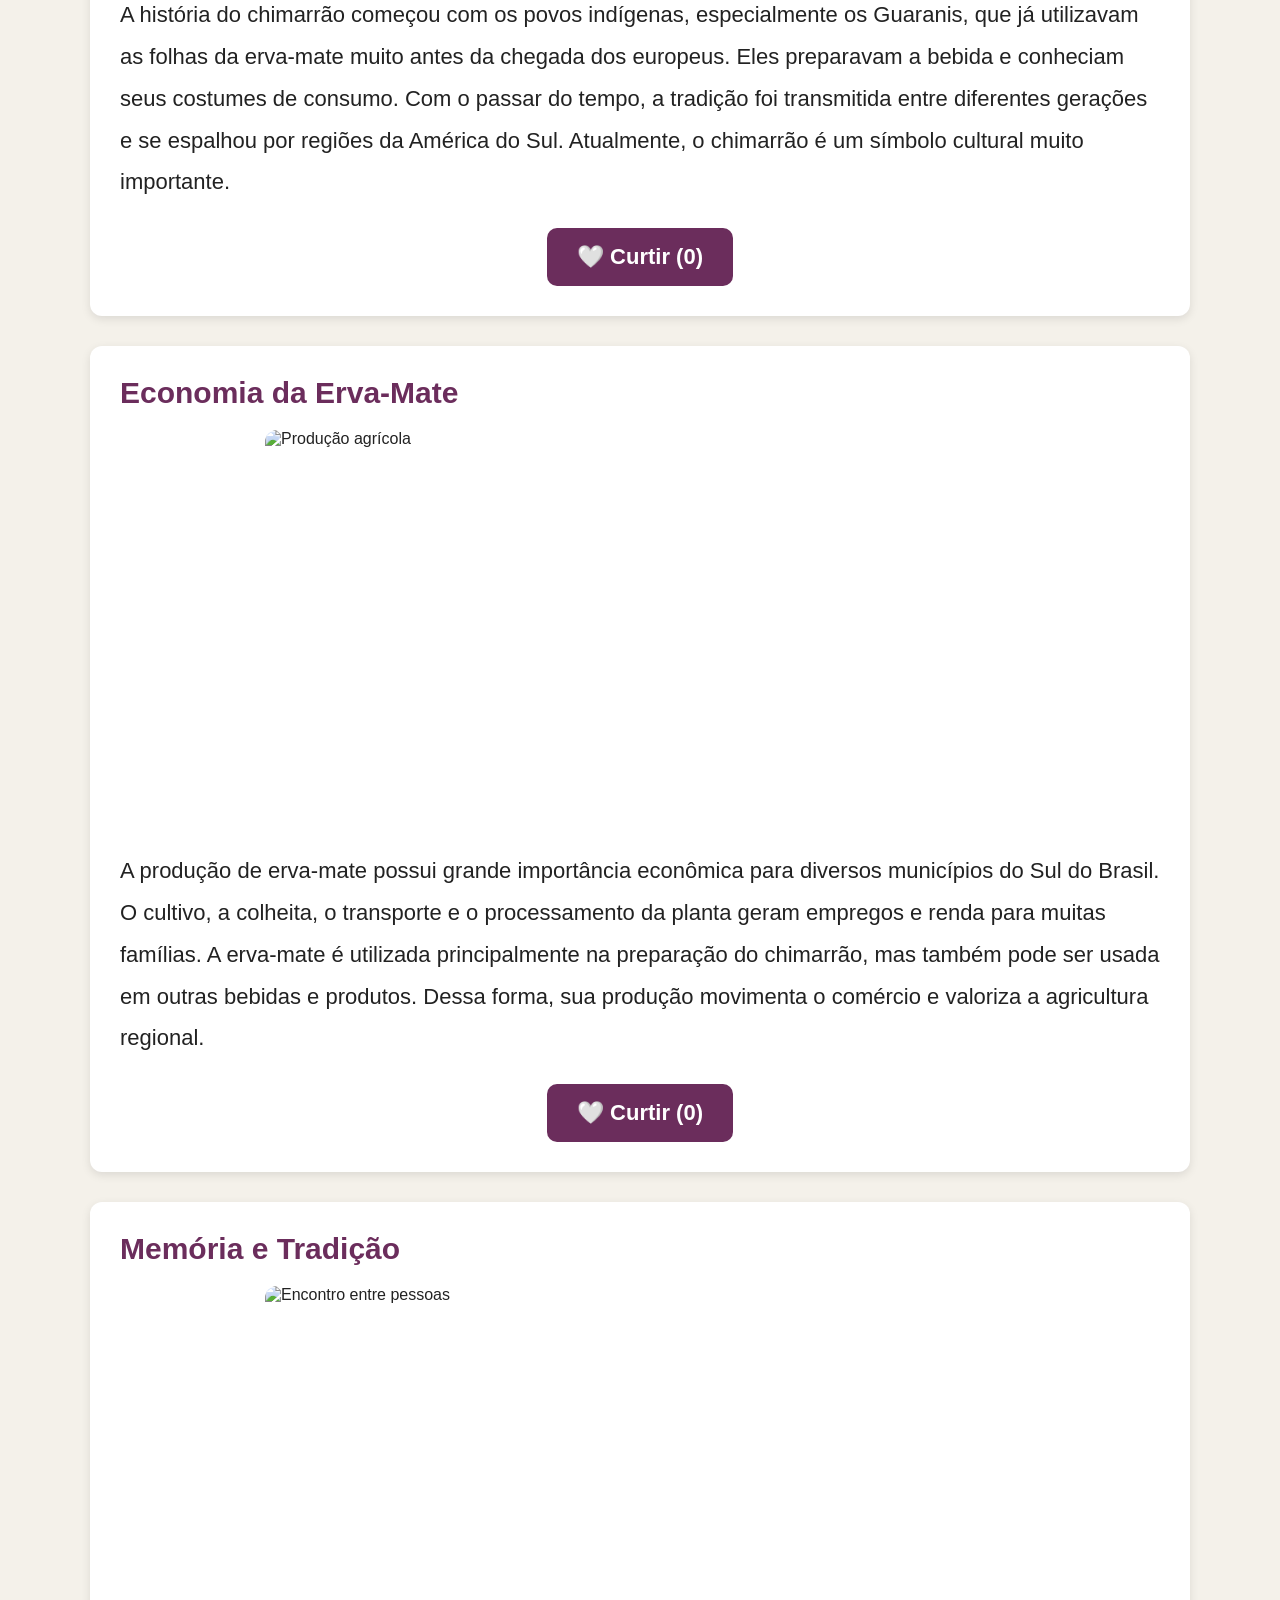
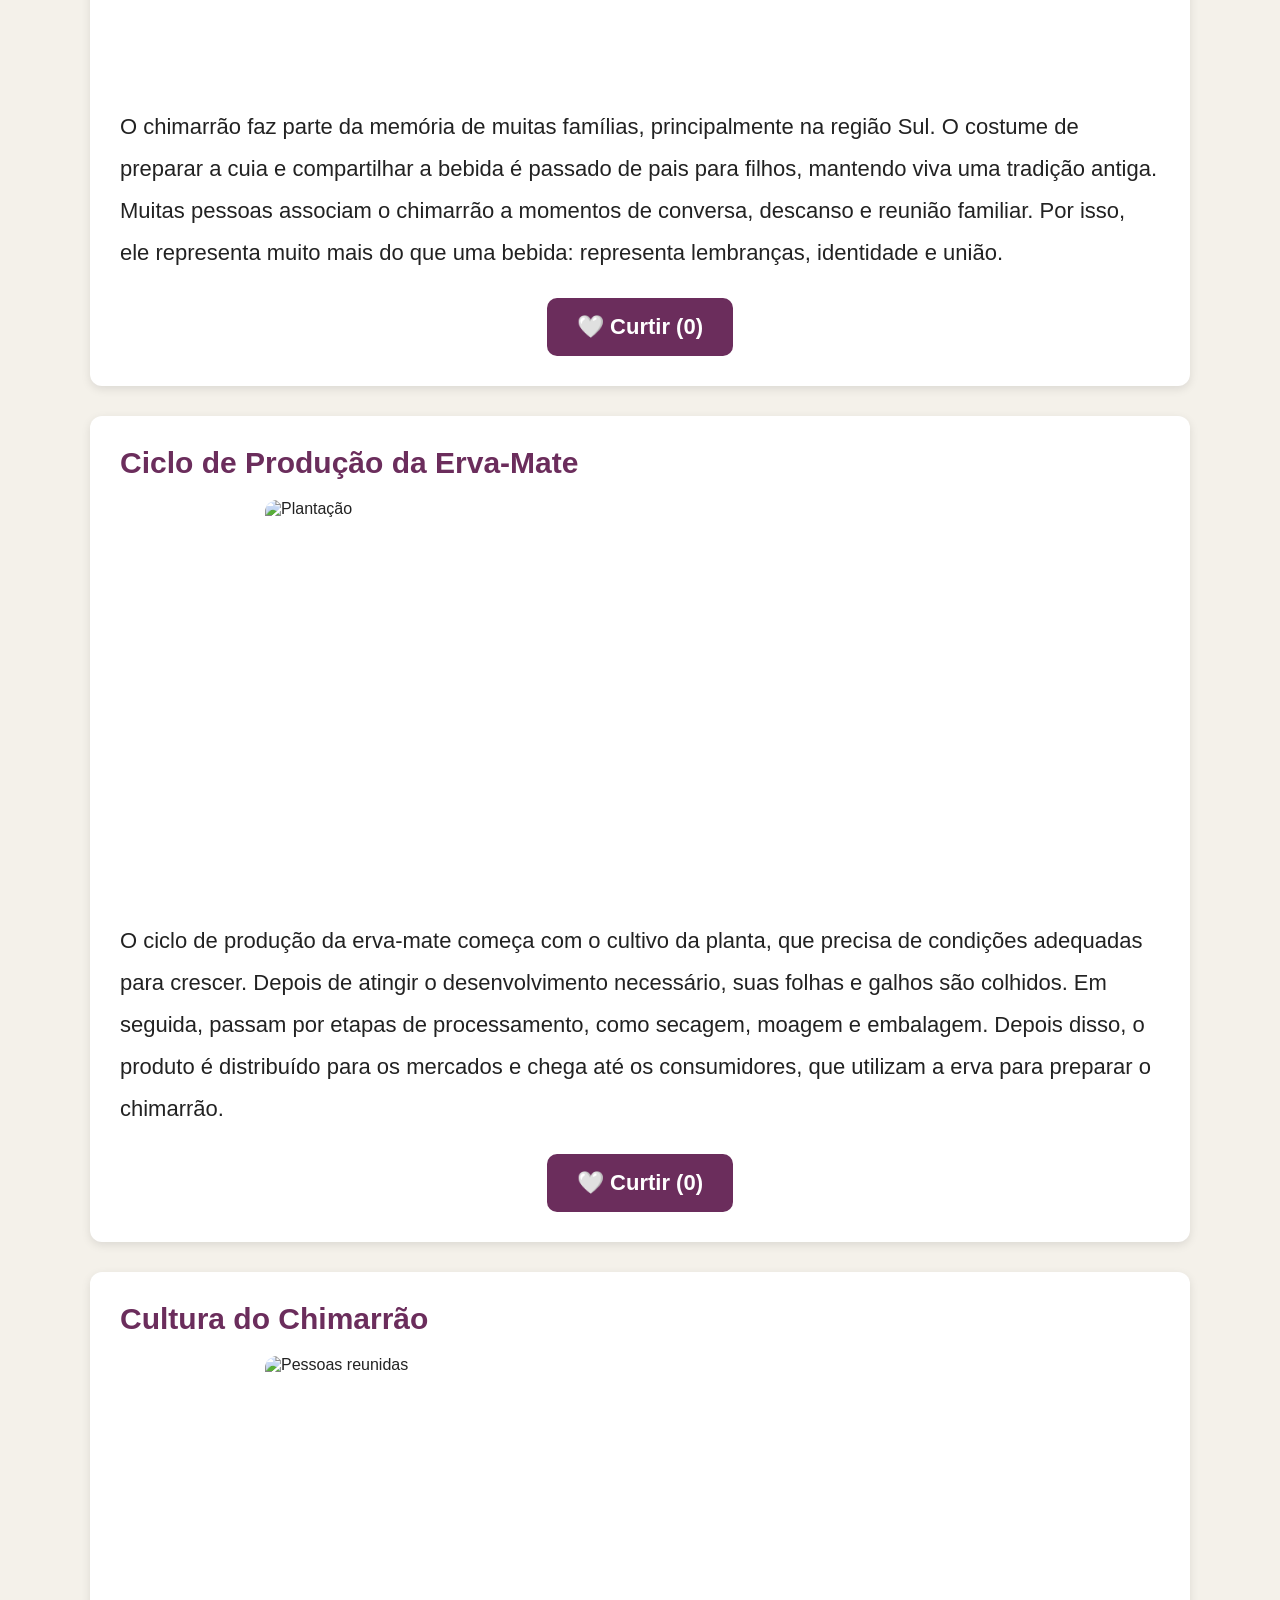
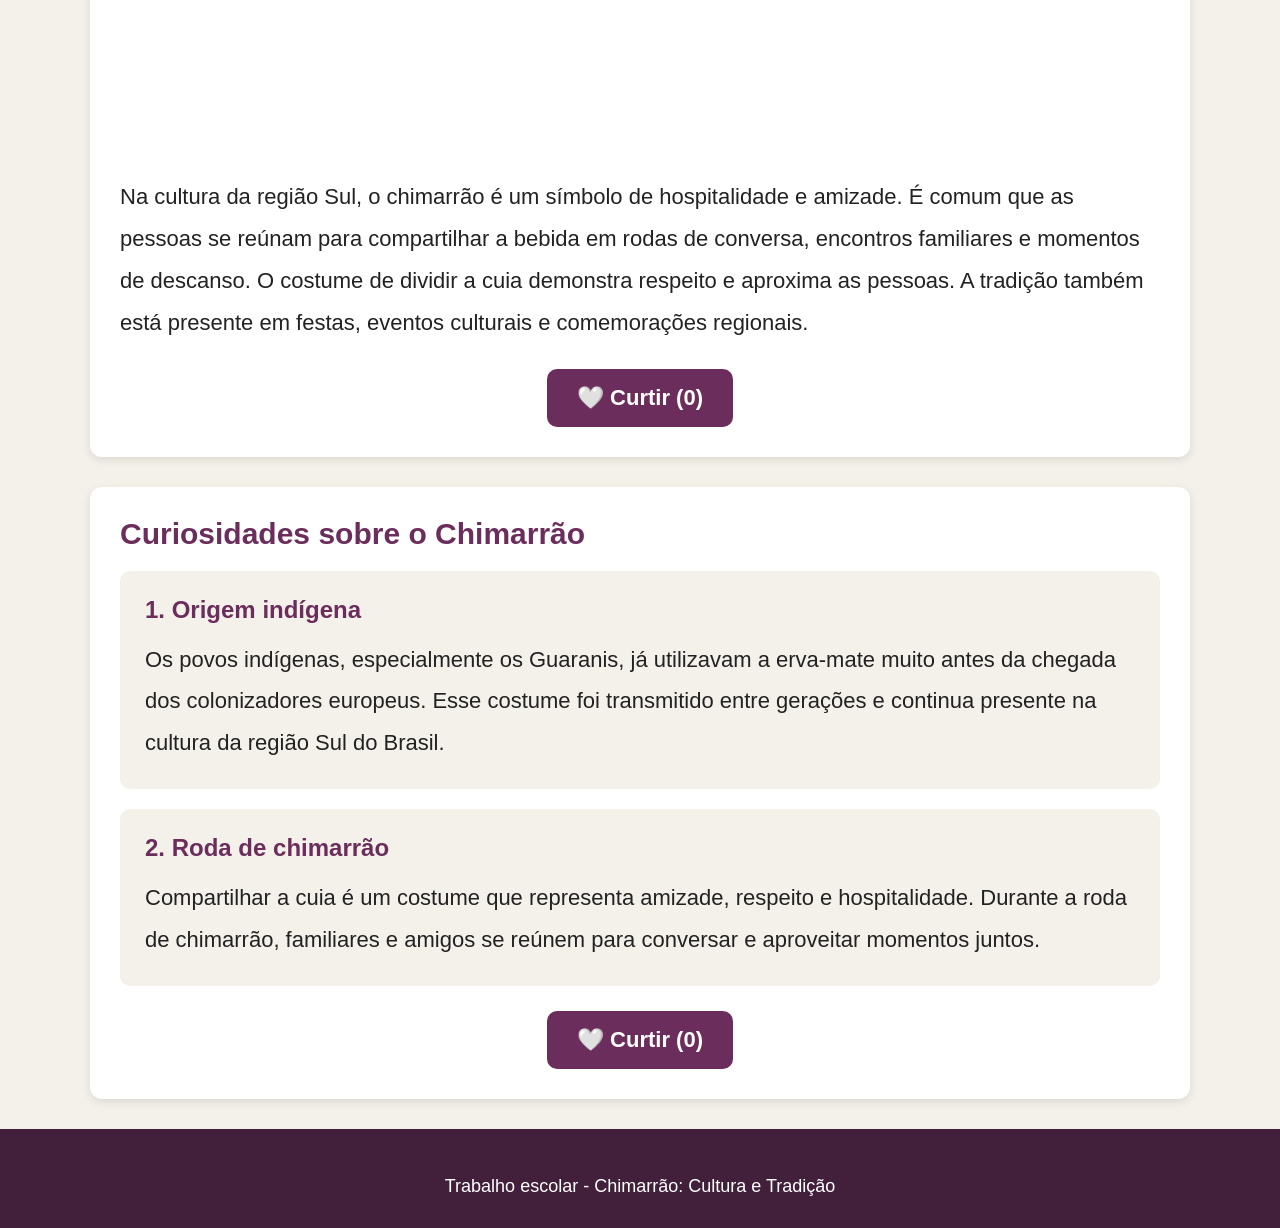
==== commit a24f0a96: "AA" ====
--- a/index.html
+++ b/index.html
@@ -12,147 +12,150 @@
 
 <body>
 
-<header>
-    <h1>Chimarrão: Cultura e Tradição</h1>
-    <p>Conheça a história, a economia e os costumes do chimarrão.</p>
-    <button class="btn-tema">🌙 Alterar tema</button>
-</header>
+    <header>
+        <h1>Chimarrão: Cultura e Tradição</h1>
+        <p>Conheça a história, a economia e os costumes do chimarrão.</p>
+    </header>
 
-<nav>
-    <a href="#sobre">Sobre</a>
-    <a href="#historia">História</a>
-    <a href="#economia">Economia</a>
-    <a href="#memoria">Memória</a>
-    <a href="#ciclo">Ciclo</a>
-    <a href="#cultura">Cultura</a>
-    <a href="#curiosidades">Curiosidades</a>
-</nav>
+    <nav>
+        <a href="#sobre">Sobre</a>
+        <a href="#historia">História</a>
+        <a href="#economia">Economia</a>
+        <a href="#memoria">Memória</a>
+        <a href="#ciclo">Ciclo</a>
+        <a href="#cultura">Cultura</a>
+        <a href="#curiosidades">Curiosidades</a>
+    </nav>
 
-<main>
+    <main>
 
-<section id="sobre">
-    <h2>Sobre o Chimarrão</h2>
-    <img src="https://images.unsplash.com/photo-1544787219-7f47ccb76574?w=1000" alt="Bebida tradicional">
-    <p>
-        O chimarrão é uma bebida tradicional da região Sul do Brasil,
-        preparada com erva-mate e água quente. É consumido principalmente
-        no Paraná, em Santa Catarina e no Rio Grande do Sul. A bebida
-        é servida em uma cuia e tomada por meio de uma bomba. Além de
-        fazer parte da alimentação de muitas pessoas, representa amizade,
-        convivência e tradição entre familiares e amigos.
-    </p>
-    <button class="curtir">🤍 Curtir (<span>0</span>)</button>
-</section>
+        <section id="sobre">
+            <h2>Sobre o Chimarrão</h2>
+            <img src="https://images.unsplash.com/photo-1544787219-7f47ccb76574?w=1000" alt="Bebida tradicional">
+            <p>
+                O chimarrão é uma bebida tradicional da região Sul do Brasil,
+                preparada com erva-mate e água quente. É consumido principalmente
+                no Paraná, em Santa Catarina e no Rio Grande do Sul. A bebida
+                é servida em uma cuia e tomada por meio de uma bomba. Além de
+                fazer parte da alimentação de muitas pessoas, representa amizade,
+                convivência e tradição entre familiares e amigos.
+            </p>
+            <button class="curtir">🤍 Curtir (<span>0</span>)</button>
+        </section>
 
-<section id="historia">
-    <h2>História do Chimarrão</h2>
-    <img src="https://images.unsplash.com/photo-1515823064-d6e0c04616a7?w=1000" alt="Preparação de bebida">
-    <p>
-        A história do chimarrão começou com os povos indígenas,
-        especialmente os Guaranis, que já utilizavam as folhas da
-        erva-mate muito antes da chegada dos europeus. Eles preparavam
-        a bebida e conheciam seus costumes de consumo. Com o passar
-        do tempo, a tradição foi transmitida entre diferentes gerações
-        e se espalhou por regiões da América do Sul. Atualmente,
-        o chimarrão é um símbolo cultural muito importante.
-    </p>
-    <button class="curtir">🤍 Curtir (<span>0</span>)</button>
-</section>
+        <section id="historia">
+            <h2>História do Chimarrão</h2>
+            <img src="https://images.unsplash.com/photo-1515823064-d6e0c04616a7?w=1000" alt="Preparação de bebida">
+            <p>
+                A história do chimarrão começou com os povos indígenas,
+                especialmente os Guaranis, que já utilizavam as folhas da
+                erva-mate muito antes da chegada dos europeus. Eles preparavam
+                a bebida e conheciam seus costumes de consumo. Com o passar
+                do tempo, a tradição foi transmitida entre diferentes gerações
+                e se espalhou por regiões da América do Sul. Atualmente,
+                o chimarrão é um símbolo cultural muito importante.
+            </p>
+            <button class="curtir">🤍 Curtir (<span>0</span>)</button>
+        </section>
 
-<section id="economia">
-    <h2>Economia da Erva-Mate</h2>
-    <img src="https://images.unsplash.com/photo-1442512595331-e89e73853f31?w=1000" alt="Produção agrícola">
-    <p>
-        A produção de erva-mate possui grande importância econômica
-        para diversos municípios do Sul do Brasil. O cultivo, a
-        colheita, o transporte e o processamento da planta geram
-        empregos e renda para muitas famílias. A erva-mate é utilizada
-        principalmente na preparação do chimarrão, mas também pode
-        ser usada em outras bebidas e produtos. Dessa forma, sua
-        produção movimenta o comércio e valoriza a agricultura regional.
-    </p>
-    <button class="curtir">🤍 Curtir (<span>0</span>)</button>
-</section>
+        <section id="economia">
+            <h2>Economia da Erva-Mate</h2>
+            <img src="https://images.unsplash.com/photo-1442512595331-e89e73853f31?w=1000" alt="Produção agrícola">
+            <p>
+                A produção de erva-mate possui grande importância econômica
+                para diversos municípios do Sul do Brasil. O cultivo, a
+                colheita, o transporte e o processamento da planta geram
+                empregos e renda para muitas famílias. A erva-mate é utilizada
+                principalmente na preparação do chimarrão, mas também pode
+                ser usada em outras bebidas e produtos. Dessa forma, sua
+                produção movimenta o comércio e valoriza a agricultura regional.
+            </p>
+            <button class="curtir">🤍 Curtir (<span>0</span>)</button>
+        </section>
 
-<section id="memoria">
-    <h2>Memória e Tradição</h2>
-    <img src="https://images.unsplash.com/photo-1517248135467-4c7edcad34c4?w=1000" alt="Encontro entre pessoas">
-    <p>
-        O chimarrão faz parte da memória de muitas famílias,
-        principalmente na região Sul. O costume de preparar a cuia
-        e compartilhar a bebida é passado de pais para filhos,
-        mantendo viva uma tradição antiga. Muitas pessoas associam
-        o chimarrão a momentos de conversa, descanso e reunião
-        familiar. Por isso, ele representa muito mais do que uma
-        bebida: representa lembranças, identidade e união.
-    </p>
-    <button class="curtir">🤍 Curtir (<span>0</span>)</button>
-</section>
+        <section id="memoria">
+            <h2>Memória e Tradição</h2>
+            <img src="https://images.unsplash.com/photo-1517248135467-4c7edcad34c4?w=1000" alt="Encontro entre pessoas">
+            <p>
+                O chimarrão faz parte da memória de muitas famílias,
+                principalmente na região Sul. O costume de preparar a cuia
+                e compartilhar a bebida é passado de pais para filhos,
+                mantendo viva uma tradição antiga. Muitas pessoas associam
+                o chimarrão a momentos de conversa, descanso e reunião
+                familiar. Por isso, ele representa muito mais do que uma
+                bebida: representa lembranças, identidade e união.
+            </p>
+            <button class="curtir">🤍 Curtir (<span>0</span>)</button>
+        </section>
 
-<section id="ciclo">
-    <h2>Ciclo de Produção da Erva-Mate</h2>
-    <img src="https://images.unsplash.com/photo-1500382017468-9049fed747ef?w=1000" alt="Plantação">
-    <p>
-        O ciclo de produção da erva-mate começa com o cultivo da
-        planta, que precisa de condições adequadas para crescer.
-        Depois de atingir o desenvolvimento necessário, suas folhas
-        e galhos são colhidos. Em seguida, passam por etapas de
-        processamento, como secagem, moagem e embalagem. Depois
-        disso, o produto é distribuído para os mercados e chega
-        até os consumidores, que utilizam a erva para preparar
-        o chimarrão.
-    </p>
-    <button class="curtir">🤍 Curtir (<span>0</span>)</button>
-</section>
+        <section id="ciclo">
+            <h2>Ciclo de Produção da Erva-Mate</h2>
+            <img src="https://images.unsplash.com/photo-1500382017468-9049fed747ef?w=1000" alt="Plantação">
+            <p>
+                O ciclo de produção da erva-mate começa com o cultivo da
+                planta, que precisa de condições adequadas para crescer.
+                Depois de atingir o desenvolvimento necessário, suas folhas
+                e galhos são colhidos. Em seguida, passam por etapas de
+                processamento, como secagem, moagem e embalagem. Depois
+                disso, o produto é distribuído para os mercados e chega
+                até os consumidores, que utilizam a erva para preparar
+                o chimarrão.
+            </p>
+            <button class="curtir">🤍 Curtir (<span>0</span>)</button>
+        </section>
 
-<section id="cultura">
-    <h2>Cultura do Chimarrão</h2>
-    <img src="https://images.unsplash.com/photo-1528605248644-14dd04022da1?w=1000" alt="Pessoas reunidas">
-    <p>
-        Na cultura da região Sul, o chimarrão é um símbolo de
-        hospitalidade e amizade. É comum que as pessoas se reúnam
-        para compartilhar a bebida em rodas de conversa, encontros
-        familiares e momentos de descanso. O costume de dividir a
-        cuia demonstra respeito e aproxima as pessoas. A tradição
-        também está presente em festas, eventos culturais e
-        comemorações regionais.
-    </p>
-    <button class="curtir">🤍 Curtir (<span>0</span>)</button>
-</section>
+        <section id="cultura">
+            <h2>Cultura do Chimarrão</h2>
+            <img src="https://images.unsplash.com/photo-1528605248644-14dd04022da1?w=1000" alt="Pessoas reunidas">
+            <p>
+                Na cultura da região Sul, o chimarrão é um símbolo de
+                hospitalidade e amizade. É comum que as pessoas se reúnam
+                para compartilhar a bebida em rodas de conversa, encontros
+                familiares e momentos de descanso. O costume de dividir a
+                cuia demonstra respeito e aproxima as pessoas. A tradição
+                também está presente em festas, eventos culturais e
+                comemorações regionais.
+            </p>
+            <button class="curtir">🤍 Curtir (<span>0</span>)</button>
+        </section>
 
-<section id="curiosidades">
-    <h2>Curiosidades sobre o Chimarrão</h2>
+        <section id="curiosidades">
+            <h2>Curiosidades sobre o Chimarrão</h2>
 
-    <div class="card">
-        <h3>1. Origem indígena</h3>
-        <p>
-            Os povos indígenas, especialmente os Guaranis,
-            já utilizavam a erva-mate muito antes da chegada
-            dos colonizadores europeus. Esse costume foi
-            transmitido entre gerações e continua presente
-            na cultura da região Sul do Brasil.
-        </p>
-    </div>
+            <div class="card">
+                <h3>1. Origem indígena</h3>
+                <p>
+                    Os povos indígenas, especialmente os Guaranis,
+                    já utilizavam a erva-mate muito antes da chegada
+                    dos colonizadores europeus. Esse costume foi
+                    transmitido entre gerações e continua presente
+                    na cultura da região Sul do Brasil.
+                </p>
+            </div>
 
-    <div class="card">
-        <h3>2. Roda de chimarrão</h3>
-        <p>
-            Compartilhar a cuia é um costume que representa
-            amizade, respeito e hospitalidade. Durante a
-            roda de chimarrão, familiares e amigos se reúnem
-            para conversar e aproveitar momentos juntos.
-        </p>
-    </div>
+            <div class="card">
+                <h3>2. Roda de chimarrão</h3>
+                <p>
+                    Compartilhar a cuia é um costume que representa
+                    amizade, respeito e hospitalidade. Durante a
+                    roda de chimarrão, familiares e amigos se reúnem
+                    para conversar e aproveitar momentos juntos.
+                </p>
+            </div>
 
-    <button class="curtir">🤍 Curtir (<span>0</span>)</button>
-</section>
+            <button class="curtir">🤍 Curtir (<span>0</span>)</button>
+        </section>
 
-</main>
+    </main>
 
-<footer>
-    <p> ANDFREY 1B
-        Trabalho escolar - Chimarrão: Cultura e Tradição</p>
-</footer>
+    <footer>
+        <p>Trabalho escolar - Chimarrão: Cultura e Tradição</p>
+    </footer>
+
+    <!-- BOTÃO FLUTUANTE DE MODO ESCURO -->
+    <button class="btn-tema" aria-label="Alternar modo escuro">
+        🌗
+    </button>
 
 </body>
 </html>
--- a/style.css
+++ b/style.css
@@ -25,6 +25,8 @@
     transition: 0.3s;
 }
 
+/* CABEÇALHO */
+
 header {
     background-color: var(--cor-principal);
     color: white;
@@ -39,23 +41,6 @@
 
 header p {
     font-size: 20px;
-}
-
-button {
-    background-color: var(--cor-hover);
-    color: white;
-    border: none;
-    padding: 15px 22px;
-    border-radius: 8px;
-    cursor: pointer;
-    font-size: 19px;
-    margin-top: 20px;
-    transition: 0.3s;
-}
-
-button:hover {
-    opacity: 0.85;
-    transform: scale(1.03);
 }
 
 /* MENU */
@@ -116,6 +101,8 @@
     line-height: 1.9;
     margin-top: 15px;
 }
+
+/* IMAGENS */
 
 section img {
     display: block;
@@ -137,6 +124,16 @@
     font-size: 22px;
     font-weight: bold;
     background-color: #6b2d5c;
+    color: white;
+    border: none;
+    border-radius: 10px;
+    cursor: pointer;
+    transition: 0.3s;
+}
+
+.curtir:hover {
+    background-color: #9b4d83;
+    transform: scale(1.05);
 }
 
 .curtir.curtido {
@@ -166,6 +163,35 @@
     font-size: 18px;
 }
 
+/* BOTÃO FLUTUANTE DE TEMA */
+
+.btn-tema {
+    position: fixed;
+    right: 25px;
+    bottom: 25px;
+    width: 55px;
+    height: 55px;
+    border-radius: 50%;
+    background-color: #ed1c24;
+    color: white;
+    border: none;
+    display: flex;
+    justify-content: center;
+    align-items: center;
+    font-size: 25px;
+    cursor: pointer;
+    z-index: 9999;
+    box-shadow: 0 3px 10px rgba(0, 0, 0, 0.25);
+    padding: 0;
+    margin: 0;
+    transition: 0.3s;
+}
+
+.btn-tema:hover {
+    transform: scale(1.08);
+    background-color: #d71920;
+}
+
 /* MODO ESCURO */
 
 body.escuro {
@@ -212,11 +238,11 @@
 }
 
 body.escuro .btn-tema {
-    background-color: white;
-    color: #222222;
-}
-
-/* TRANSIÇÃO */
+    background-color: #ed1c24;
+    color: white;
+}
+
+/* TRANSIÇÕES */
 
 body,
 header,
@@ -230,6 +256,7 @@
 /* CELULAR */
 
 @media (max-width: 600px) {
+
     header h1 {
         font-size: 28px;
     }
@@ -257,4 +284,11 @@
     section img {
         height: 250px;
     }
-}
+
+    .btn-tema {
+        width: 55px;
+        height: 55px;
+        right: 18px;
+        bottom: 18px;
+    }
+}
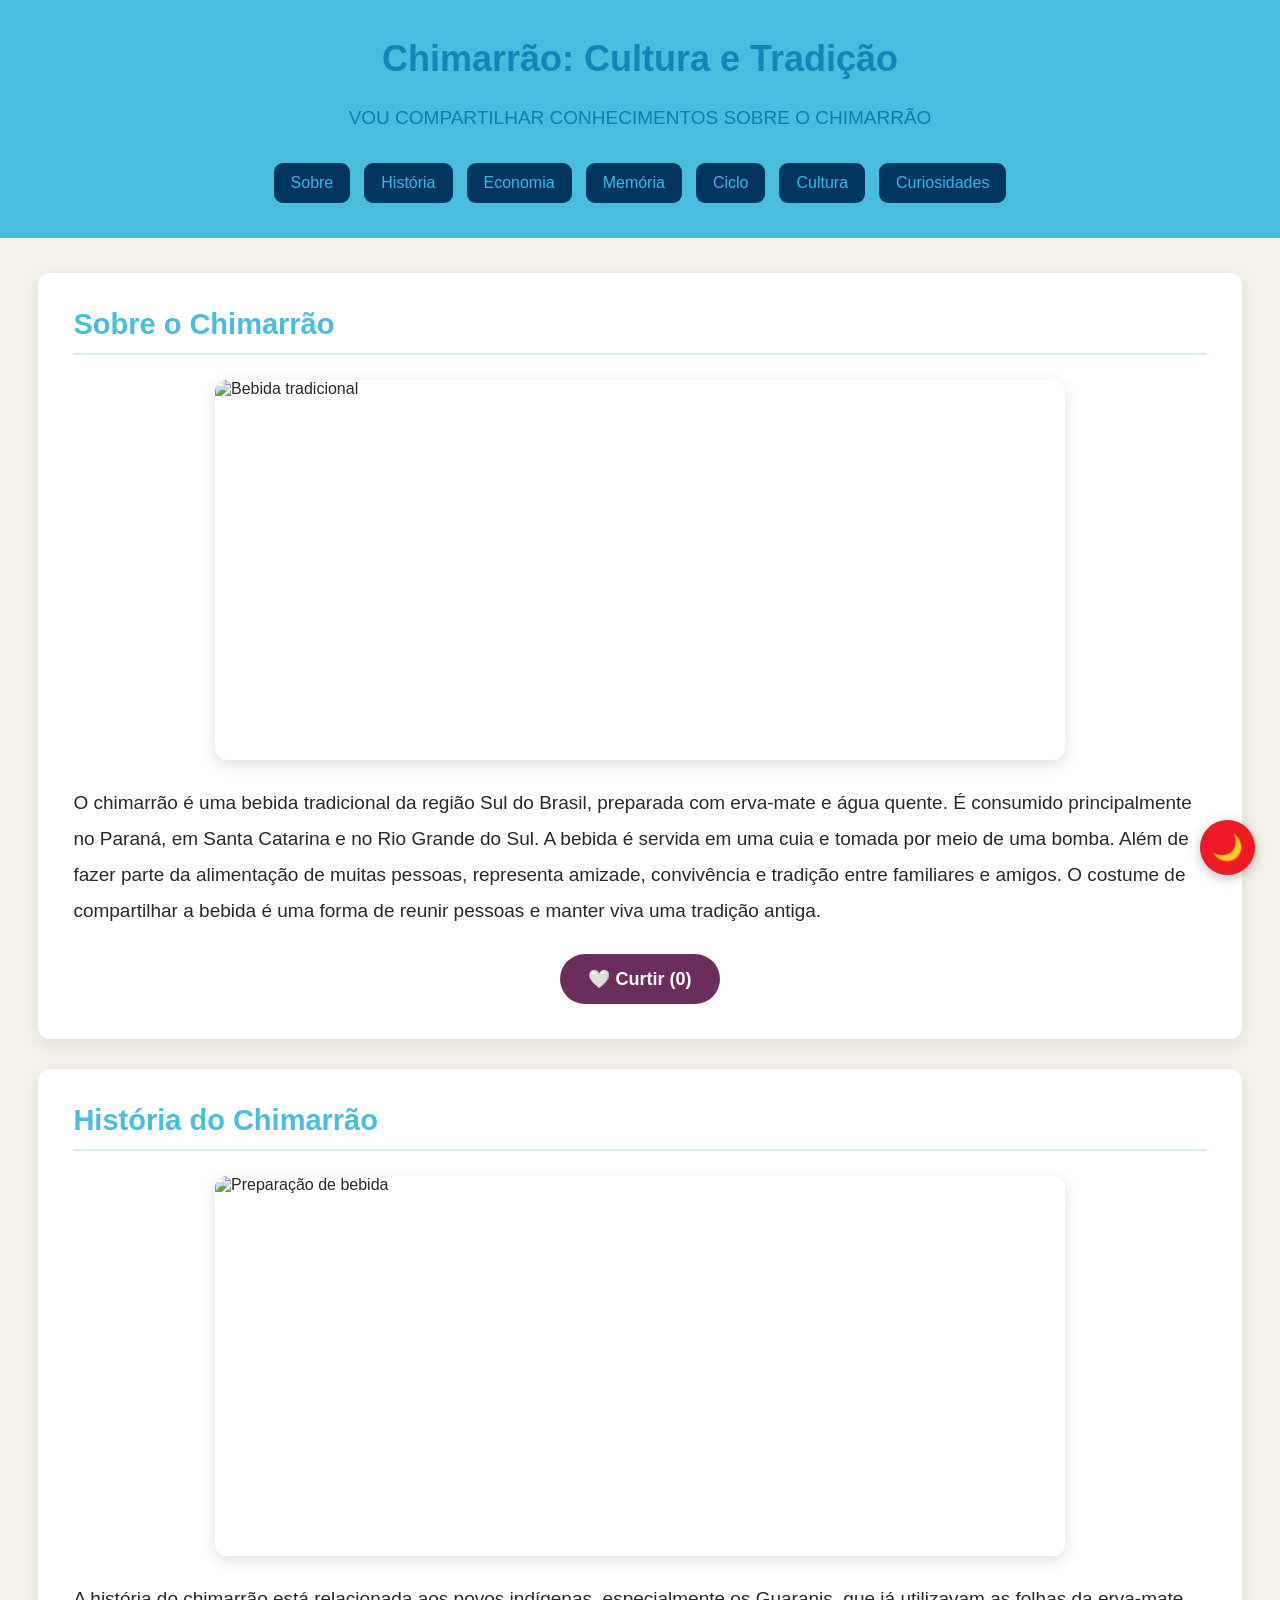
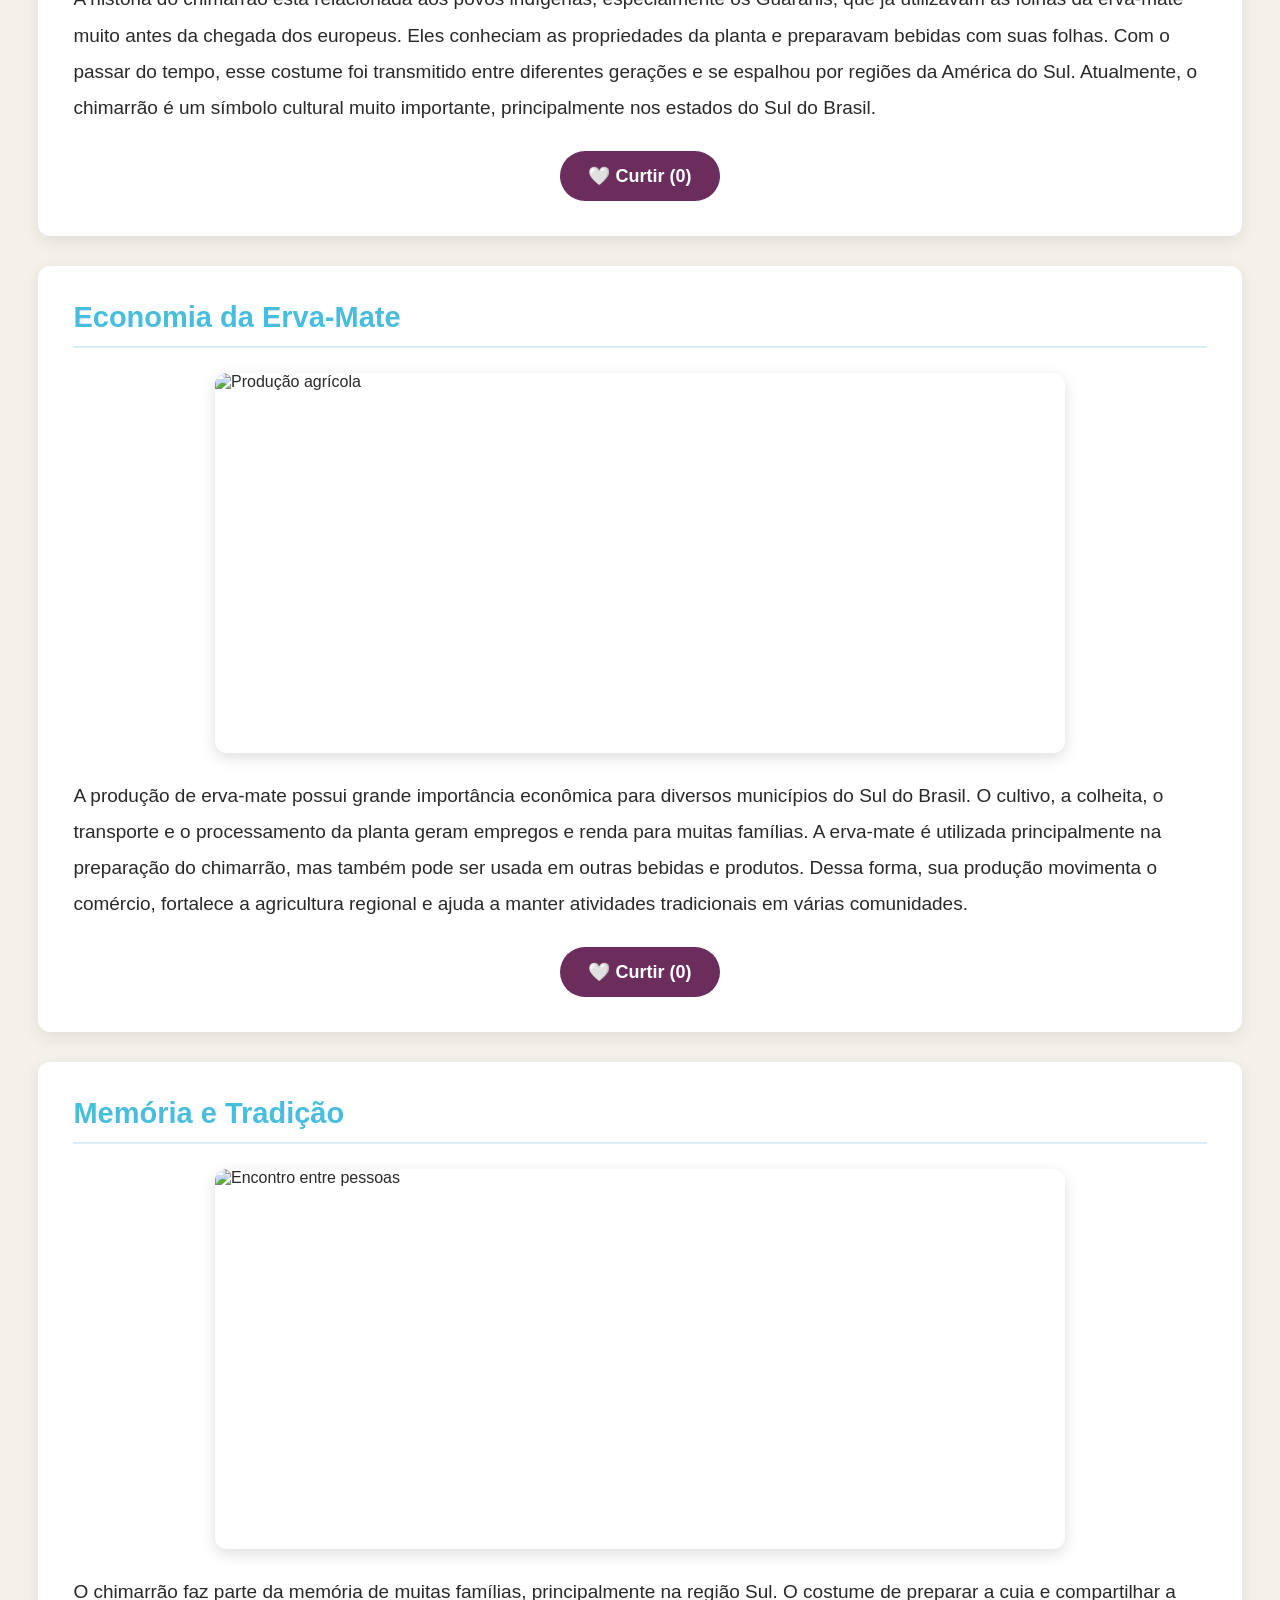
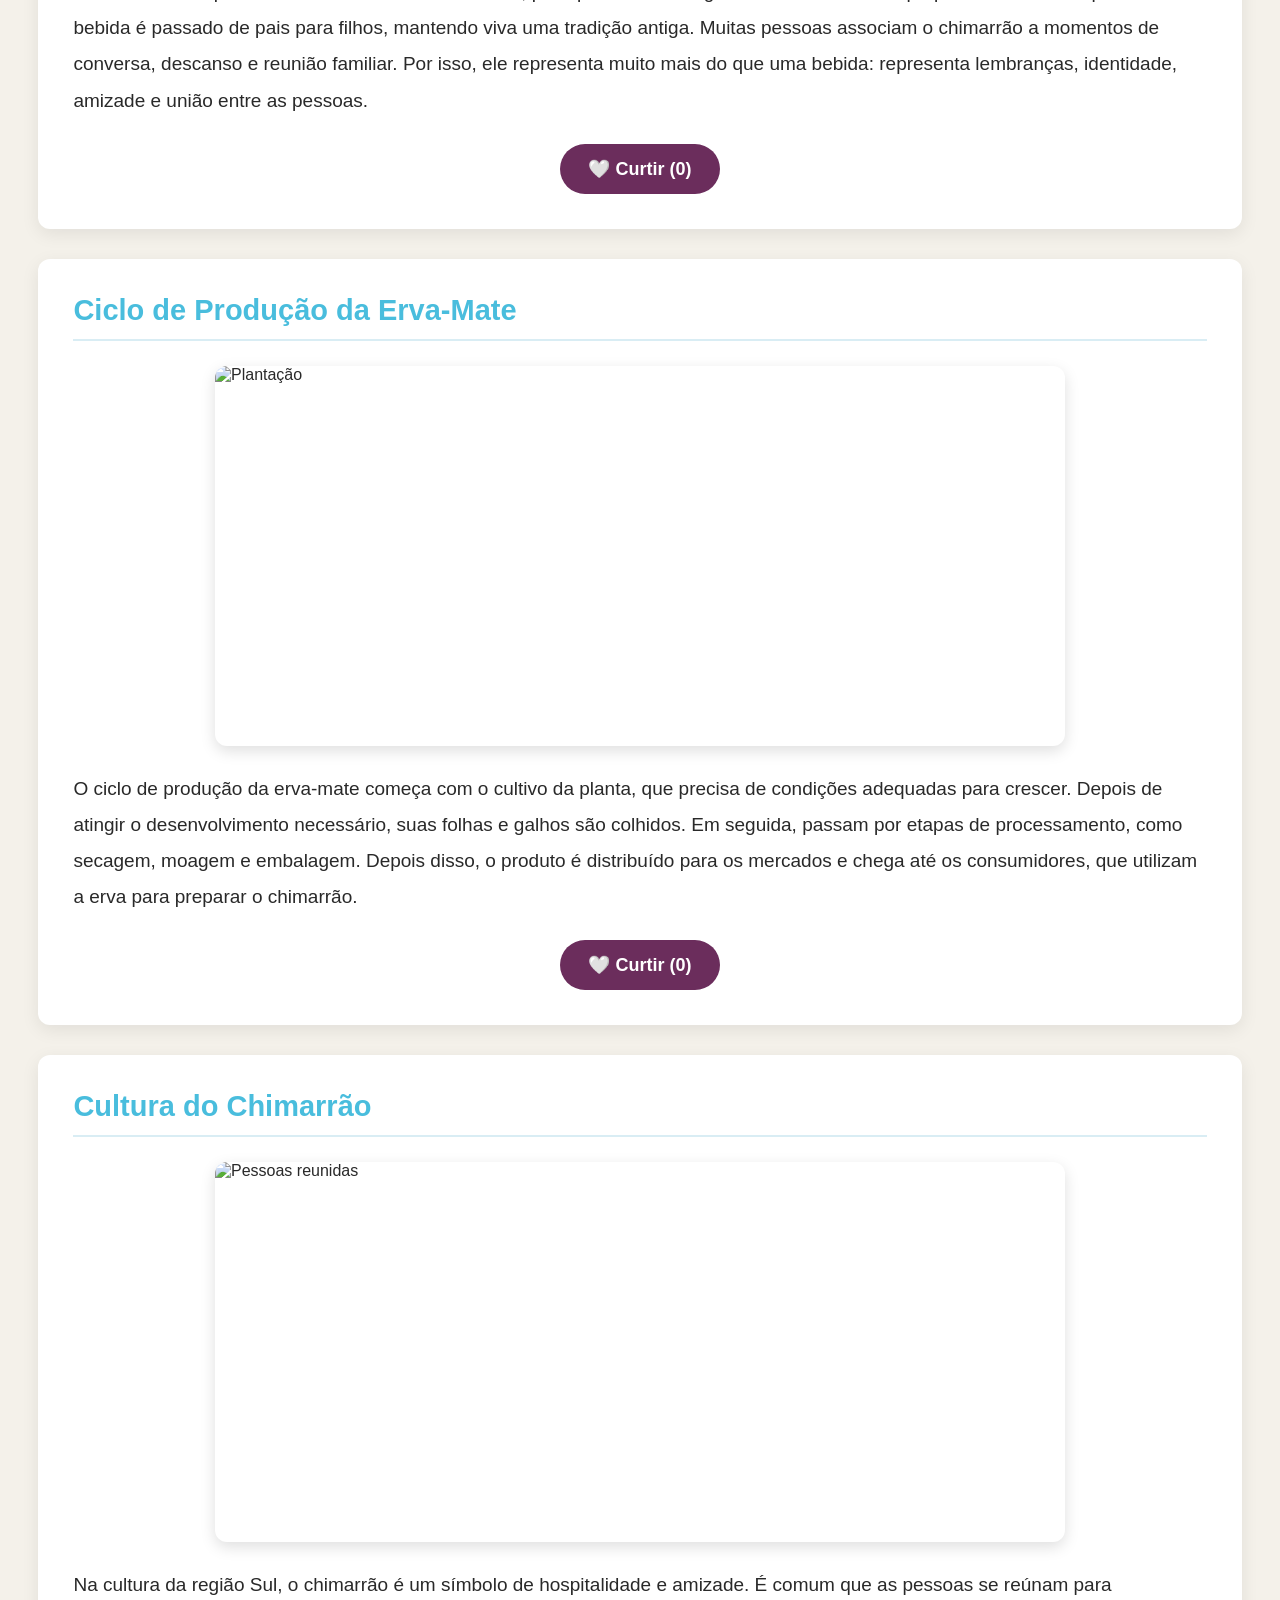
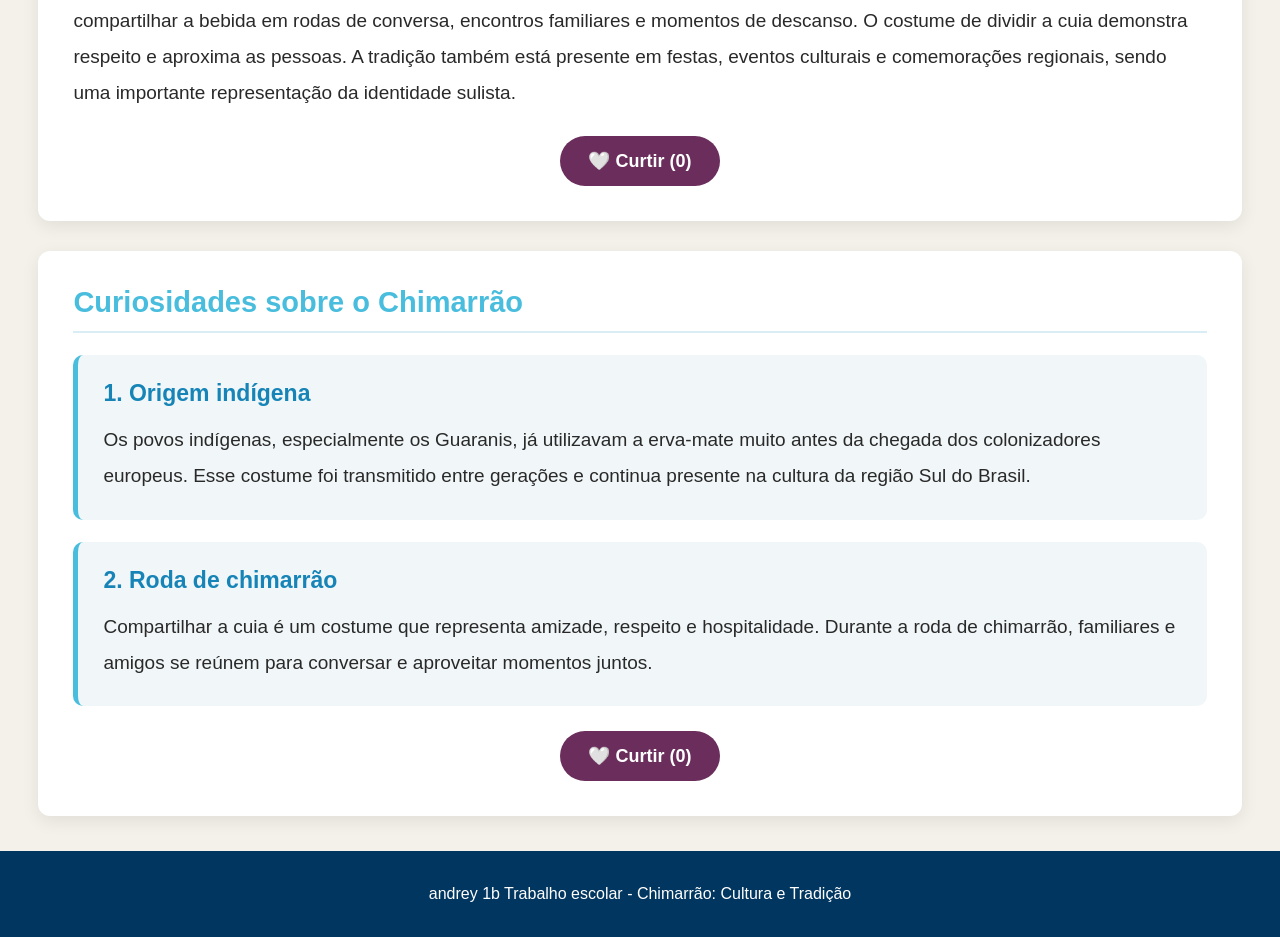
==== commit 22df1a2d: "aa" ====
--- a/index.html
+++ b/index.html
@@ -5,8 +5,10 @@
 <head>
     <meta charset="UTF-8">
     <meta name="viewport" content="width=device-width, initial-scale=1.0">
+
     <link rel="stylesheet" href="style.css">
     <script src="script.js" defer></script>
+
     <title>Chimarrão - Cultura e Tradição</title>
 </head>
 
@@ -14,108 +16,154 @@
 
     <header>
         <h1>Chimarrão: Cultura e Tradição</h1>
-        <p>Conheça a história, a economia e os costumes do chimarrão.</p>
+
+        <p>
+            VOU COMPARTILHAR CONHECIMENTOS SOBRE O CHIMARRÃO
+        </p>
+
+        <nav>
+            <a href="#sobre">Sobre</a>
+            <a href="#historia">História</a>
+            <a href="#economia">Economia</a>
+            <a href="#memoria">Memória</a>
+            <a href="#ciclo">Ciclo</a>
+            <a href="#cultura">Cultura</a>
+            <a href="#curiosidades">Curiosidades</a>
+        </nav>
     </header>
-
-    <nav>
-        <a href="#sobre">Sobre</a>
-        <a href="#historia">História</a>
-        <a href="#economia">Economia</a>
-        <a href="#memoria">Memória</a>
-        <a href="#ciclo">Ciclo</a>
-        <a href="#cultura">Cultura</a>
-        <a href="#curiosidades">Curiosidades</a>
-    </nav>
 
     <main>
 
         <section id="sobre">
             <h2>Sobre o Chimarrão</h2>
-            <img src="https://images.unsplash.com/photo-1544787219-7f47ccb76574?w=1000" alt="Bebida tradicional">
+
+            <img
+                src="https://images.unsplash.com/photo-1544787219-7f47ccb76574?w=1000"
+                alt="Bebida tradicional">
+
             <p>
                 O chimarrão é uma bebida tradicional da região Sul do Brasil,
                 preparada com erva-mate e água quente. É consumido principalmente
                 no Paraná, em Santa Catarina e no Rio Grande do Sul. A bebida
-                é servida em uma cuia e tomada por meio de uma bomba. Além de
-                fazer parte da alimentação de muitas pessoas, representa amizade,
-                convivência e tradição entre familiares e amigos.
-            </p>
+                é servida em uma cuia e tomada por meio de uma bomba.
+
+                Além de fazer parte da alimentação de muitas pessoas, representa
+                amizade, convivência e tradição entre familiares e amigos.
+                O costume de compartilhar a bebida é uma forma de reunir
+                pessoas e manter viva uma tradição antiga.
+            </p>
+
             <button class="curtir">🤍 Curtir (<span>0</span>)</button>
         </section>
 
         <section id="historia">
             <h2>História do Chimarrão</h2>
-            <img src="https://images.unsplash.com/photo-1515823064-d6e0c04616a7?w=1000" alt="Preparação de bebida">
-            <p>
-                A história do chimarrão começou com os povos indígenas,
+
+            <img
+                src="https://images.unsplash.com/photo-1515823064-d6e0c04616a7?w=1000"
+                alt="Preparação de bebida">
+
+            <p>
+                A história do chimarrão está relacionada aos povos indígenas,
                 especialmente os Guaranis, que já utilizavam as folhas da
-                erva-mate muito antes da chegada dos europeus. Eles preparavam
-                a bebida e conheciam seus costumes de consumo. Com o passar
-                do tempo, a tradição foi transmitida entre diferentes gerações
-                e se espalhou por regiões da América do Sul. Atualmente,
-                o chimarrão é um símbolo cultural muito importante.
-            </p>
+                erva-mate muito antes da chegada dos europeus. Eles conheciam
+                as propriedades da planta e preparavam bebidas com suas folhas.
+
+                Com o passar do tempo, esse costume foi transmitido entre
+                diferentes gerações e se espalhou por regiões da América do Sul.
+                Atualmente, o chimarrão é um símbolo cultural muito importante,
+                principalmente nos estados do Sul do Brasil.
+            </p>
+
             <button class="curtir">🤍 Curtir (<span>0</span>)</button>
         </section>
 
         <section id="economia">
             <h2>Economia da Erva-Mate</h2>
-            <img src="https://images.unsplash.com/photo-1442512595331-e89e73853f31?w=1000" alt="Produção agrícola">
+
+            <img
+                src="https://images.unsplash.com/photo-1442512595331-e89e73853f31?w=1000"
+                alt="Produção agrícola">
+
             <p>
                 A produção de erva-mate possui grande importância econômica
                 para diversos municípios do Sul do Brasil. O cultivo, a
                 colheita, o transporte e o processamento da planta geram
-                empregos e renda para muitas famílias. A erva-mate é utilizada
-                principalmente na preparação do chimarrão, mas também pode
-                ser usada em outras bebidas e produtos. Dessa forma, sua
-                produção movimenta o comércio e valoriza a agricultura regional.
-            </p>
+                empregos e renda para muitas famílias.
+
+                A erva-mate é utilizada principalmente na preparação do
+                chimarrão, mas também pode ser usada em outras bebidas e
+                produtos. Dessa forma, sua produção movimenta o comércio,
+                fortalece a agricultura regional e ajuda a manter atividades
+                tradicionais em várias comunidades.
+            </p>
+
             <button class="curtir">🤍 Curtir (<span>0</span>)</button>
         </section>
 
         <section id="memoria">
             <h2>Memória e Tradição</h2>
-            <img src="https://images.unsplash.com/photo-1517248135467-4c7edcad34c4?w=1000" alt="Encontro entre pessoas">
+
+            <img
+                src="https://images.unsplash.com/photo-1517248135467-4c7edcad34c4?w=1000"
+                alt="Encontro entre pessoas">
+
             <p>
                 O chimarrão faz parte da memória de muitas famílias,
                 principalmente na região Sul. O costume de preparar a cuia
                 e compartilhar a bebida é passado de pais para filhos,
-                mantendo viva uma tradição antiga. Muitas pessoas associam
-                o chimarrão a momentos de conversa, descanso e reunião
-                familiar. Por isso, ele representa muito mais do que uma
-                bebida: representa lembranças, identidade e união.
-            </p>
+                mantendo viva uma tradição antiga.
+
+                Muitas pessoas associam o chimarrão a momentos de conversa,
+                descanso e reunião familiar. Por isso, ele representa muito
+                mais do que uma bebida: representa lembranças, identidade,
+                amizade e união entre as pessoas.
+            </p>
+
             <button class="curtir">🤍 Curtir (<span>0</span>)</button>
         </section>
 
         <section id="ciclo">
             <h2>Ciclo de Produção da Erva-Mate</h2>
-            <img src="https://images.unsplash.com/photo-1500382017468-9049fed747ef?w=1000" alt="Plantação">
+
+            <img
+                src="https://images.unsplash.com/photo-1500382017468-9049fed747ef?w=1000"
+                alt="Plantação">
+
             <p>
                 O ciclo de produção da erva-mate começa com o cultivo da
                 planta, que precisa de condições adequadas para crescer.
                 Depois de atingir o desenvolvimento necessário, suas folhas
-                e galhos são colhidos. Em seguida, passam por etapas de
-                processamento, como secagem, moagem e embalagem. Depois
-                disso, o produto é distribuído para os mercados e chega
-                até os consumidores, que utilizam a erva para preparar
-                o chimarrão.
-            </p>
+                e galhos são colhidos.
+
+                Em seguida, passam por etapas de processamento, como secagem,
+                moagem e embalagem. Depois disso, o produto é distribuído
+                para os mercados e chega até os consumidores, que utilizam
+                a erva para preparar o chimarrão.
+            </p>
+
             <button class="curtir">🤍 Curtir (<span>0</span>)</button>
         </section>
 
         <section id="cultura">
             <h2>Cultura do Chimarrão</h2>
-            <img src="https://images.unsplash.com/photo-1528605248644-14dd04022da1?w=1000" alt="Pessoas reunidas">
+
+            <img
+                src="https://images.unsplash.com/photo-1528605248644-14dd04022da1?w=1000"
+                alt="Pessoas reunidas">
+
             <p>
                 Na cultura da região Sul, o chimarrão é um símbolo de
                 hospitalidade e amizade. É comum que as pessoas se reúnam
                 para compartilhar a bebida em rodas de conversa, encontros
-                familiares e momentos de descanso. O costume de dividir a
-                cuia demonstra respeito e aproxima as pessoas. A tradição
-                também está presente em festas, eventos culturais e
-                comemorações regionais.
-            </p>
+                familiares e momentos de descanso.
+
+                O costume de dividir a cuia demonstra respeito e aproxima
+                as pessoas. A tradição também está presente em festas,
+                eventos culturais e comemorações regionais, sendo uma
+                importante representação da identidade sulista.
+            </p>
+
             <button class="curtir">🤍 Curtir (<span>0</span>)</button>
         </section>
 
@@ -124,6 +172,7 @@
 
             <div class="card">
                 <h3>1. Origem indígena</h3>
+
                 <p>
                     Os povos indígenas, especialmente os Guaranis,
                     já utilizavam a erva-mate muito antes da chegada
@@ -135,6 +184,7 @@
 
             <div class="card">
                 <h3>2. Roda de chimarrão</h3>
+
                 <p>
                     Compartilhar a cuia é um costume que representa
                     amizade, respeito e hospitalidade. Durante a
@@ -149,14 +199,15 @@
     </main>
 
     <footer>
-        <p>Trabalho escolar - Chimarrão: Cultura e Tradição</p>
+        <p> 
+            andrey 1b Trabalho escolar - Chimarrão: Cultura e Tradição</p>
     </footer>
 
-    <!-- BOTÃO FLUTUANTE DE MODO ESCURO -->
-    <button class="btn-tema" aria-label="Alternar modo escuro">
-        🌗
+    <!-- BOTÃO DE MODO CLARO E ESCURO -->
+
+    <button class="btn-tema" aria-label="Alternar tema">
+        🌙
     </button>
 
 </body>
 </html>
-
--- a/style.css
+++ b/style.css
@@ -1,11 +1,12 @@
 
 :root {
     --cor-fundo: #f4f1ea;
-    --cor-texto: #222222;
-    --cor-principal: #6b2d5c;
-    --cor-hover: #9b4d83;
+    --cor-texto: #292929;
+    --cor-principal: #49bddd;
+    --cor-titulo: #1684b7;
+    --cor-menu: #00365f;
     --cor-card: #ffffff;
-    --cor-menu: #42203b;
+    --cor-curtir: #6b2d5c;
 }
 
 * {
@@ -16,124 +17,139 @@
 
 html {
     scroll-behavior: smooth;
+    scroll-padding-top: 20px;
 }
 
 body {
     background-color: var(--cor-fundo);
     color: var(--cor-texto);
     font-family: Arial, sans-serif;
-    transition: 0.3s;
+    transition: background-color 0.3s, color 0.3s;
 }
 
 /* CABEÇALHO */
 
 header {
     background-color: var(--cor-principal);
-    color: white;
+    color: var(--cor-titulo);
     text-align: center;
-    padding: 45px 20px;
+    padding: 38px 20px 35px;
 }
 
 header h1 {
     font-size: 36px;
-    margin-bottom: 15px;
+    margin-bottom: 20px;
+    font-weight: bold;
 }
 
 header p {
-    font-size: 20px;
+    color: #167bb0;
+    font-size: 19px;
+    margin-bottom: 27px;
 }
 
 /* MENU */
 
 nav {
-    background-color: var(--cor-menu);
-    padding: 20px;
     display: flex;
     justify-content: center;
+    align-items: center;
     flex-wrap: wrap;
-    gap: 25px;
+    gap: 14px;
+    background: transparent;
+    padding: 0;
+    box-shadow: none;
+}
+
+nav a {
+    background-color: var(--cor-menu);
+    color: #36b9e7;
+    text-decoration: none;
+    padding: 11px 17px;
+    border-radius: 9px;
+    font-size: 16px;
     transition: 0.3s;
 }
 
-nav a {
-    color: white;
-    text-decoration: none;
+nav a:hover {
+    background-color: #075486;
+    color: white;
+    transform: translateY(-2px);
+}
+
+/* CONTEÚDO */
+
+main {
+    width: 94%;
+    max-width: 1250px;
+    margin: 35px auto;
+}
+
+section {
+    background-color: var(--cor-card);
+    padding: 35px;
+    margin-bottom: 30px;
+    border-radius: 12px;
+    box-shadow: 0 5px 18px rgba(0, 0, 0, 0.08);
+    transition: background-color 0.3s, color 0.3s;
+}
+
+h2 {
+    color: var(--cor-principal);
+    font-size: 29px;
+    margin-bottom: 20px;
+    padding-bottom: 12px;
+    border-bottom: 2px solid #d9edf4;
+}
+
+h3 {
+    color: var(--cor-titulo);
+    font-size: 23px;
+    margin-bottom: 12px;
+}
+
+p {
+    font-size: 19px;
+    line-height: 1.9;
+    margin-top: 15px;
+}
+
+/* IMAGENS */
+
+section img {
+    display: block;
+    width: 100%;
+    max-width: 850px;
+    height: 380px;
+    object-fit: cover;
+    margin: 25px auto;
+    border-radius: 12px;
+    box-shadow: 0 5px 15px rgba(0, 0, 0, 0.13);
+}
+
+/* CURTIDAS */
+
+button {
+    font-family: Arial, sans-serif;
+    cursor: pointer;
+}
+
+.curtir {
+    display: block;
+    margin: 25px auto 0;
+    padding: 14px 28px;
+    background-color: var(--cor-curtir);
+    color: white;
+    border: none;
+    border-radius: 30px;
     font-size: 18px;
     font-weight: bold;
     transition: 0.3s;
 }
 
-nav a:hover {
-    color: #e9b9dc;
-}
-
-/* CONTEÚDO */
-
-main {
-    width: 90%;
-    max-width: 1100px;
-    margin: 30px auto;
-}
-
-section {
-    background-color: var(--cor-card);
-    padding: 30px;
-    margin-bottom: 30px;
-    border-radius: 12px;
-    box-shadow: 0 3px 10px rgba(0, 0, 0, 0.10);
-    transition: 0.3s;
-}
-
-h2 {
-    color: var(--cor-principal);
-    font-size: 30px;
-    margin-bottom: 20px;
-}
-
-h3 {
-    color: var(--cor-principal);
-    font-size: 24px;
-    margin-bottom: 15px;
-}
-
-p {
-    font-size: 22px;
-    line-height: 1.9;
-    margin-top: 15px;
-}
-
-/* IMAGENS */
-
-section img {
-    display: block;
-    width: 100%;
-    max-width: 750px;
-    height: 400px;
-    object-fit: cover;
-    margin: 20px auto;
-    border-radius: 12px;
-}
-
-/* CURTIDAS */
-
-.curtir {
-    display: block;
-    width: fit-content;
-    margin: 25px auto 0;
-    padding: 16px 30px;
-    font-size: 22px;
-    font-weight: bold;
-    background-color: #6b2d5c;
-    color: white;
-    border: none;
-    border-radius: 10px;
-    cursor: pointer;
-    transition: 0.3s;
-}
-
 .curtir:hover {
     background-color: #9b4d83;
-    transform: scale(1.05);
+    transform: translateY(-3px);
 }
 
 .curtir.curtido {
@@ -143,27 +159,33 @@
 /* CURIOSIDADES */
 
 .card {
-    background-color: var(--cor-fundo);
+    background-color: #f1f6f8;
     padding: 25px;
-    margin: 20px 0;
+    margin: 22px 0;
     border-radius: 10px;
+    border-left: 5px solid var(--cor-principal);
     transition: 0.3s;
 }
 
+.card:hover {
+    transform: translateX(4px);
+}
+
 /* RODAPÉ */
 
 footer {
-    background-color: var(--cor-menu);
+    background-color: #00365f;
     color: white;
     text-align: center;
-    padding: 25px;
+    padding: 28px 20px;
 }
 
 footer p {
-    font-size: 18px;
-}
-
-/* BOTÃO FLUTUANTE DE TEMA */
+    font-size: 16px;
+    margin: 0;
+}
+
+/* BOTÃO REDONDO DE TEMA */
 
 .btn-tema {
     position: fixed;
@@ -179,62 +201,74 @@
     justify-content: center;
     align-items: center;
     font-size: 25px;
+    padding: 0;
+    margin: 0;
     cursor: pointer;
     z-index: 9999;
-    box-shadow: 0 3px 10px rgba(0, 0, 0, 0.25);
-    padding: 0;
-    margin: 0;
+    box-shadow: 0 3px 12px rgba(0, 0, 0, 0.25);
     transition: 0.3s;
 }
 
 .btn-tema:hover {
+    background-color: #c91620;
     transform: scale(1.08);
-    background-color: #d71920;
 }
 
 /* MODO ESCURO */
 
 body.escuro {
-    background-color: #1e1e1e;
-    color: white;
+    --cor-fundo: #1e1e1e;
+    --cor-texto: #eeeeee;
+    --cor-card: #303030;
+    --cor-titulo: #73d0ee;
+    --cor-curtir: #704568;
 }
 
 body.escuro header {
-    background-color: #292929;
-}
-
-body.escuro nav {
-    background-color: #111111;
+    background-color: #202b35;
+    color: white;
+}
+
+body.escuro header h1,
+body.escuro header p {
+    color: white;
 }
 
 body.escuro nav a {
-    color: white;
+    background-color: #101c29;
+    color: #65c9ed;
 }
 
 body.escuro nav a:hover {
-    color: #d89ac5;
+    background-color: #28516d;
+    color: white;
 }
 
 body.escuro section {
-    background-color: #333333;
-    color: white;
-}
-
-body.escuro section h2,
-body.escuro section h3 {
-    color: #d89ac5;
+    background-color: #303030;
+    color: white;
+}
+
+body.escuro h2 {
+    color: #73d0ee;
+    border-bottom-color: #454545;
+}
+
+body.escuro h3 {
+    color: #73d0ee;
 }
 
 body.escuro section p {
-    color: white;
+    color: #eeeeee;
 }
 
 body.escuro .card {
-    background-color: #444444;
+    background-color: #3b3b3b;
+    border-left-color: #49bddd;
 }
 
 body.escuro footer {
-    background-color: #111111;
+    background-color: #101c29;
 }
 
 body.escuro .btn-tema {
@@ -242,47 +276,55 @@
     color: white;
 }
 
-/* TRANSIÇÕES */
-
-body,
-header,
-nav,
-section,
-.card,
-footer {
-    transition: background-color 0.3s, color 0.3s;
-}
-
 /* CELULAR */
 
 @media (max-width: 600px) {
+
+    header {
+        padding: 35px 15px;
+    }
 
     header h1 {
         font-size: 28px;
     }
 
+    header p {
+        font-size: 16px;
+    }
+
     nav {
-        gap: 15px;
+        gap: 9px;
     }
 
     nav a {
-        font-size: 16px;
+        font-size: 14px;
+        padding: 9px 12px;
+    }
+
+    main {
+        width: 94%;
+        margin: 22px auto;
     }
 
     section {
         padding: 20px;
+        margin-bottom: 22px;
+    }
+
+    h2 {
+        font-size: 24px;
+    }
+
+    h3 {
+        font-size: 20px;
     }
 
     p {
-        font-size: 18px;
-    }
-
-    h2 {
-        font-size: 25px;
+        font-size: 17px;
     }
 
     section img {
-        height: 250px;
+        height: 240px;
     }
 
     .btn-tema {
@@ -292,3 +334,4 @@
         bottom: 18px;
     }
 }
+
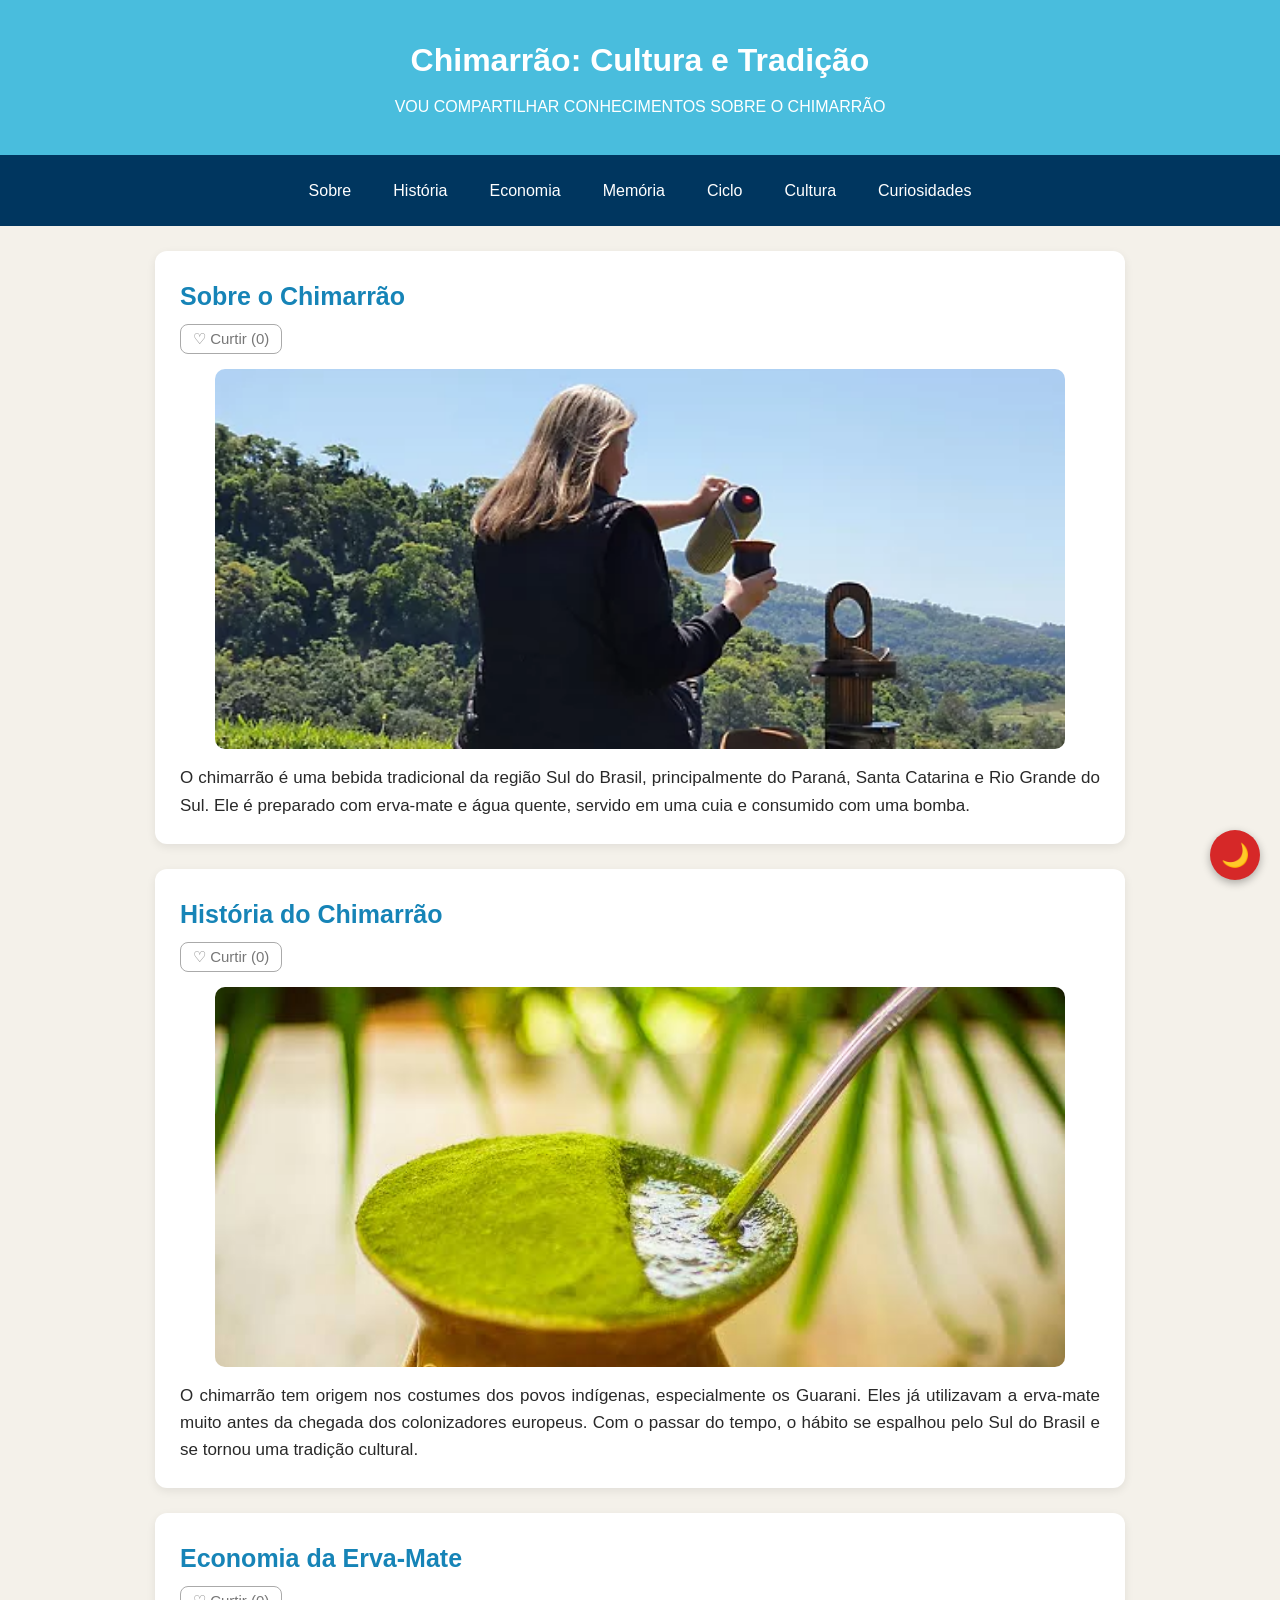
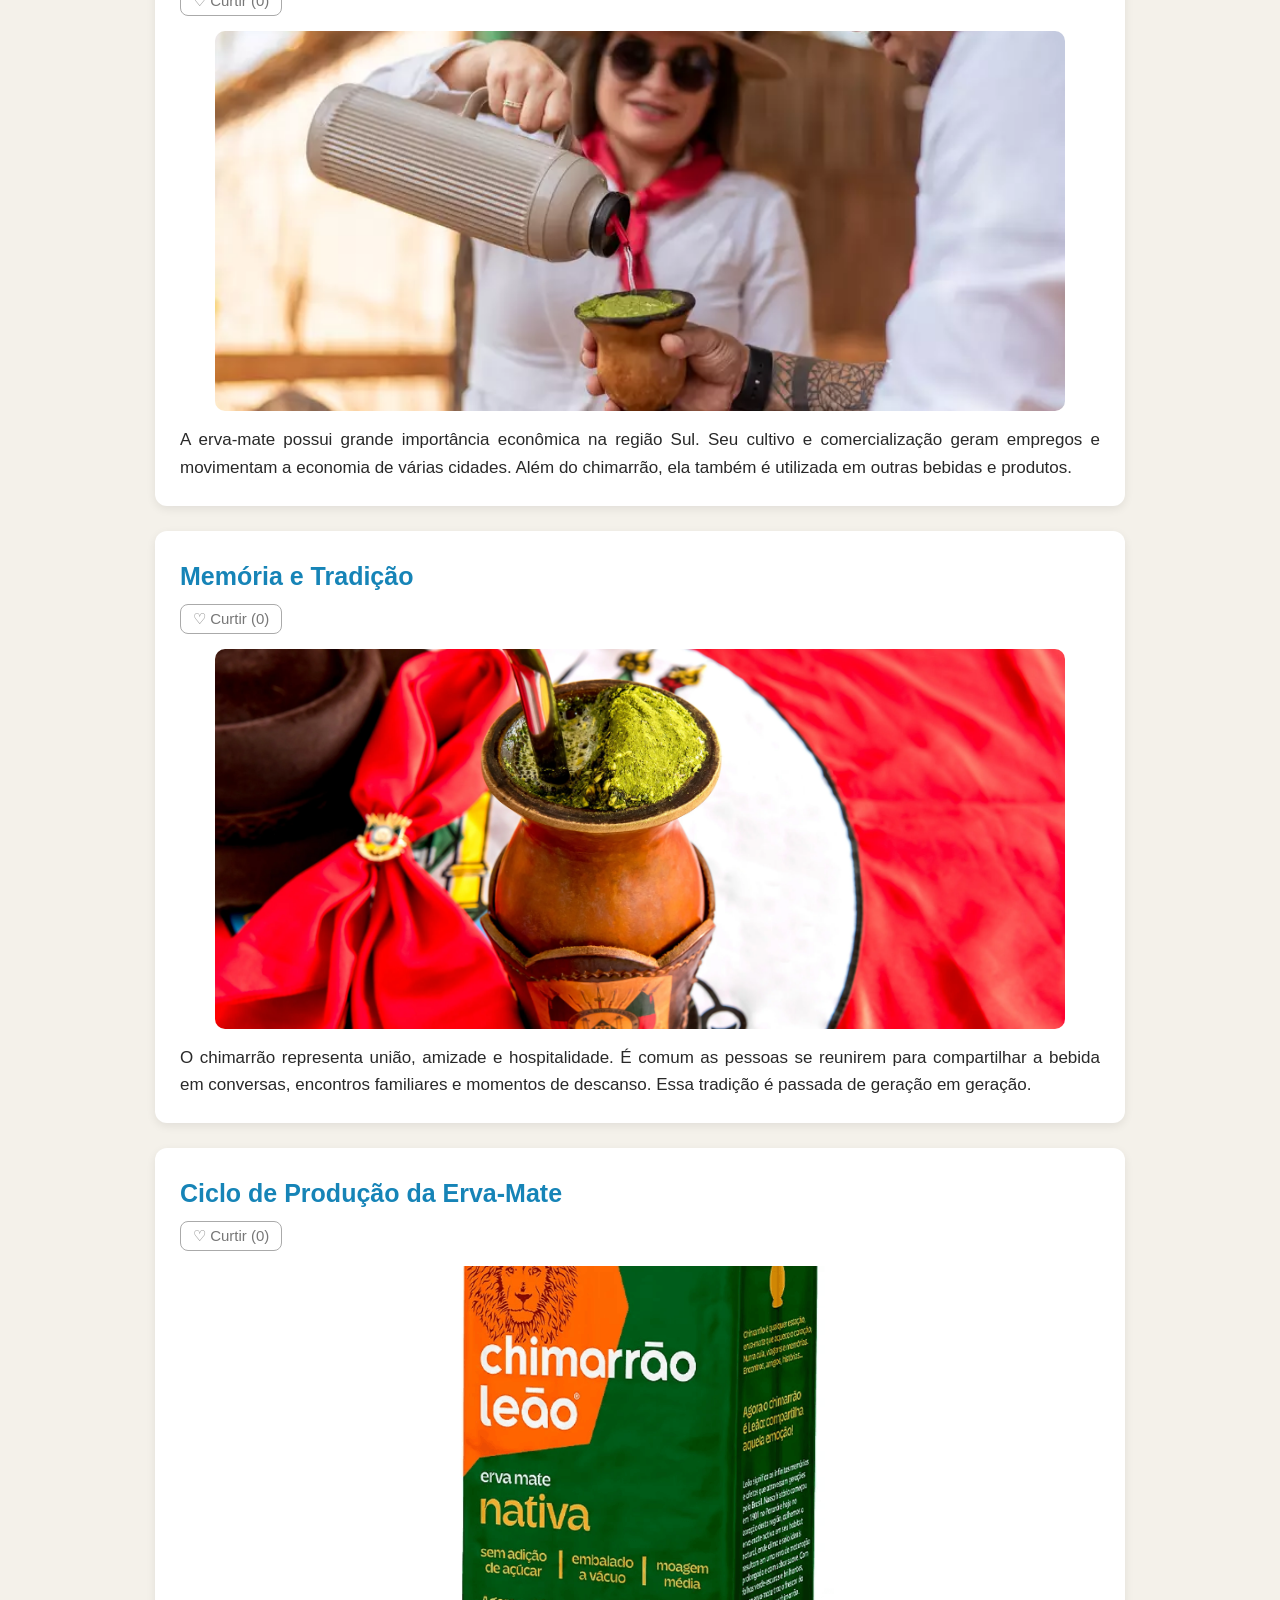
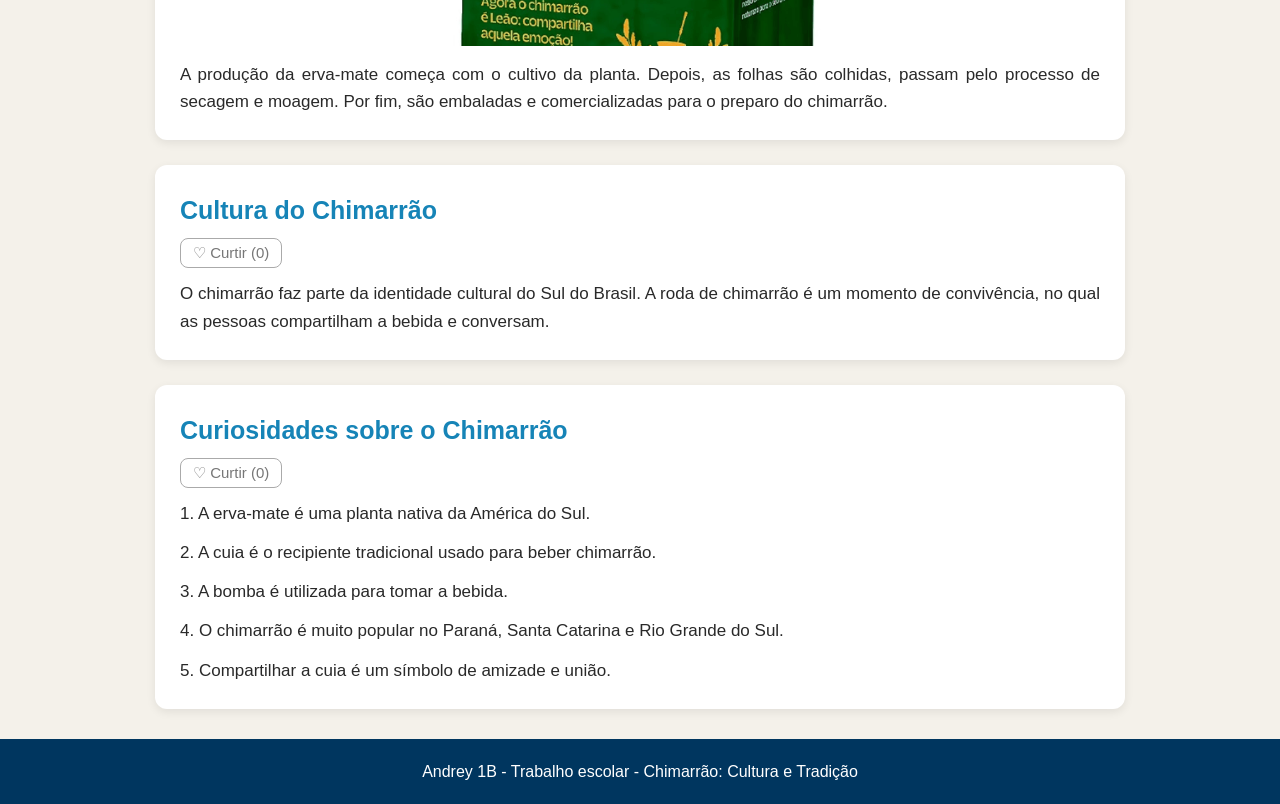
==== commit 6c979913: "AA" ====
--- a/index.html
+++ b/index.html
@@ -5,209 +5,119 @@
 <head>
     <meta charset="UTF-8">
     <meta name="viewport" content="width=device-width, initial-scale=1.0">
-
+    <title>Chimarrão: Cultura e Tradição</title>
     <link rel="stylesheet" href="style.css">
     <script src="script.js" defer></script>
-
-    <title>Chimarrão - Cultura e Tradição</title>
 </head>
 
 <body>
 
     <header>
         <h1>Chimarrão: Cultura e Tradição</h1>
+        <p>Vou compartilhar conhecimentos sobre o chimarrão</p>
+    </header>
 
-        <p>
-            VOU COMPARTILHAR CONHECIMENTOS SOBRE O CHIMARRÃO
-        </p>
-
-        <nav>
-            <a href="#sobre">Sobre</a>
-            <a href="#historia">História</a>
-            <a href="#economia">Economia</a>
-            <a href="#memoria">Memória</a>
-            <a href="#ciclo">Ciclo</a>
-            <a href="#cultura">Cultura</a>
-            <a href="#curiosidades">Curiosidades</a>
-        </nav>
-    </header>
+    <nav>
+        <a href="#sobre">Sobre</a>
+        <a href="#historia">História</a>
+        <a href="#economia">Economia</a>
+        <a href="#memoria">Memória</a>
+        <a href="#ciclo">Ciclo</a>
+        <a href="#cultura">Cultura</a>
+        <a href="#curiosidades">Curiosidades</a>
+    </nav>
 
     <main>
 
         <section id="sobre">
             <h2>Sobre o Chimarrão</h2>
-
-            <img
-                src="https://images.unsplash.com/photo-1544787219-7f47ccb76574?w=1000"
-                alt="Bebida tradicional">
-
+            <button class="curtir" type="button">♡ Curtir (0)</button>
+            <img src="imagem_1.jpg" alt="Chimarrão">
             <p>
                 O chimarrão é uma bebida tradicional da região Sul do Brasil,
-                preparada com erva-mate e água quente. É consumido principalmente
-                no Paraná, em Santa Catarina e no Rio Grande do Sul. A bebida
-                é servida em uma cuia e tomada por meio de uma bomba.
-
-                Além de fazer parte da alimentação de muitas pessoas, representa
-                amizade, convivência e tradição entre familiares e amigos.
-                O costume de compartilhar a bebida é uma forma de reunir
-                pessoas e manter viva uma tradição antiga.
+                principalmente do Paraná, Santa Catarina e Rio Grande do Sul.
+                Ele é preparado com erva-mate e água quente, servido em uma
+                cuia e consumido com uma bomba.
             </p>
-
-            <button class="curtir">🤍 Curtir (<span>0</span>)</button>
         </section>
 
         <section id="historia">
             <h2>História do Chimarrão</h2>
-
-            <img
-                src="https://images.unsplash.com/photo-1515823064-d6e0c04616a7?w=1000"
-                alt="Preparação de bebida">
-
+            <button class="curtir" type="button">♡ Curtir (0)</button>
+            <img src="imagem_2.jpg" alt="História do chimarrão">
             <p>
-                A história do chimarrão está relacionada aos povos indígenas,
-                especialmente os Guaranis, que já utilizavam as folhas da
-                erva-mate muito antes da chegada dos europeus. Eles conheciam
-                as propriedades da planta e preparavam bebidas com suas folhas.
-
-                Com o passar do tempo, esse costume foi transmitido entre
-                diferentes gerações e se espalhou por regiões da América do Sul.
-                Atualmente, o chimarrão é um símbolo cultural muito importante,
-                principalmente nos estados do Sul do Brasil.
+                O chimarrão tem origem nos costumes dos povos indígenas,
+                especialmente os Guarani. Eles já utilizavam a erva-mate
+                muito antes da chegada dos colonizadores europeus.
+                Com o passar do tempo, o hábito se espalhou pelo Sul do Brasil
+                e se tornou uma tradição cultural.
             </p>
-
-            <button class="curtir">🤍 Curtir (<span>0</span>)</button>
         </section>
 
         <section id="economia">
             <h2>Economia da Erva-Mate</h2>
-
-            <img
-                src="https://images.unsplash.com/photo-1442512595331-e89e73853f31?w=1000"
-                alt="Produção agrícola">
-
+            <button class="curtir" type="button">♡ Curtir (0)</button>
+            <img src="imagem_3.jpg" alt="Produção da erva-mate">
             <p>
-                A produção de erva-mate possui grande importância econômica
-                para diversos municípios do Sul do Brasil. O cultivo, a
-                colheita, o transporte e o processamento da planta geram
-                empregos e renda para muitas famílias.
-
-                A erva-mate é utilizada principalmente na preparação do
-                chimarrão, mas também pode ser usada em outras bebidas e
-                produtos. Dessa forma, sua produção movimenta o comércio,
-                fortalece a agricultura regional e ajuda a manter atividades
-                tradicionais em várias comunidades.
+                A erva-mate possui grande importância econômica na região Sul.
+                Seu cultivo e comercialização geram empregos e movimentam
+                a economia de várias cidades. Além do chimarrão, ela também
+                é utilizada em outras bebidas e produtos.
             </p>
-
-            <button class="curtir">🤍 Curtir (<span>0</span>)</button>
         </section>
 
         <section id="memoria">
             <h2>Memória e Tradição</h2>
-
-            <img
-                src="https://images.unsplash.com/photo-1517248135467-4c7edcad34c4?w=1000"
-                alt="Encontro entre pessoas">
-
+            <button class="curtir" type="button">♡ Curtir (0)</button>
+            <img src="imagem_4.jpg" alt="Tradição do chimarrão">
             <p>
-                O chimarrão faz parte da memória de muitas famílias,
-                principalmente na região Sul. O costume de preparar a cuia
-                e compartilhar a bebida é passado de pais para filhos,
-                mantendo viva uma tradição antiga.
-
-                Muitas pessoas associam o chimarrão a momentos de conversa,
-                descanso e reunião familiar. Por isso, ele representa muito
-                mais do que uma bebida: representa lembranças, identidade,
-                amizade e união entre as pessoas.
+                O chimarrão representa união, amizade e hospitalidade.
+                É comum as pessoas se reunirem para compartilhar a bebida
+                em conversas, encontros familiares e momentos de descanso.
+                Essa tradição é passada de geração em geração.
             </p>
-
-            <button class="curtir">🤍 Curtir (<span>0</span>)</button>
         </section>
 
         <section id="ciclo">
             <h2>Ciclo de Produção da Erva-Mate</h2>
-
-            <img
-                src="https://images.unsplash.com/photo-1500382017468-9049fed747ef?w=1000"
-                alt="Plantação">
-
+            <button class="curtir" type="button">♡ Curtir (0)</button>
+            <img src="imagem_5.jpg" alt="Produção da erva-mate">
             <p>
-                O ciclo de produção da erva-mate começa com o cultivo da
-                planta, que precisa de condições adequadas para crescer.
-                Depois de atingir o desenvolvimento necessário, suas folhas
-                e galhos são colhidos.
-
-                Em seguida, passam por etapas de processamento, como secagem,
-                moagem e embalagem. Depois disso, o produto é distribuído
-                para os mercados e chega até os consumidores, que utilizam
-                a erva para preparar o chimarrão.
+                A produção da erva-mate começa com o cultivo da planta.
+                Depois, as folhas são colhidas, passam pelo processo de
+                secagem e moagem. Por fim, são embaladas e comercializadas
+                para o preparo do chimarrão.
             </p>
-
-            <button class="curtir">🤍 Curtir (<span>0</span>)</button>
         </section>
 
         <section id="cultura">
             <h2>Cultura do Chimarrão</h2>
-
-            <img
-                src="https://images.unsplash.com/photo-1528605248644-14dd04022da1?w=1000"
-                alt="Pessoas reunidas">
-
+            <button class="curtir" type="button">♡ Curtir (0)</button>
             <p>
-                Na cultura da região Sul, o chimarrão é um símbolo de
-                hospitalidade e amizade. É comum que as pessoas se reúnam
-                para compartilhar a bebida em rodas de conversa, encontros
-                familiares e momentos de descanso.
-
-                O costume de dividir a cuia demonstra respeito e aproxima
-                as pessoas. A tradição também está presente em festas,
-                eventos culturais e comemorações regionais, sendo uma
-                importante representação da identidade sulista.
+                O chimarrão faz parte da identidade cultural do Sul do Brasil.
+                A roda de chimarrão é um momento de convivência, no qual
+                as pessoas compartilham a bebida e conversam.
             </p>
-
-            <button class="curtir">🤍 Curtir (<span>0</span>)</button>
         </section>
 
         <section id="curiosidades">
             <h2>Curiosidades sobre o Chimarrão</h2>
+            <button class="curtir" type="button">♡ Curtir (0)</button>
 
-            <div class="card">
-                <h3>1. Origem indígena</h3>
-
-                <p>
-                    Os povos indígenas, especialmente os Guaranis,
-                    já utilizavam a erva-mate muito antes da chegada
-                    dos colonizadores europeus. Esse costume foi
-                    transmitido entre gerações e continua presente
-                    na cultura da região Sul do Brasil.
-                </p>
-            </div>
-
-            <div class="card">
-                <h3>2. Roda de chimarrão</h3>
-
-                <p>
-                    Compartilhar a cuia é um costume que representa
-                    amizade, respeito e hospitalidade. Durante a
-                    roda de chimarrão, familiares e amigos se reúnem
-                    para conversar e aproveitar momentos juntos.
-                </p>
-            </div>
-
-            <button class="curtir">🤍 Curtir (<span>0</span>)</button>
+            <p>1. A erva-mate é uma planta nativa da América do Sul.</p>
+            <p>2. A cuia é o recipiente tradicional usado para beber chimarrão.</p>
+            <p>3. A bomba é utilizada para tomar a bebida.</p>
+            <p>4. O chimarrão é muito popular no Paraná, Santa Catarina e Rio Grande do Sul.</p>
+            <p>5. Compartilhar a cuia é um símbolo de amizade e união.</p>
         </section>
 
     </main>
 
     <footer>
-        <p> 
-            andrey 1b Trabalho escolar - Chimarrão: Cultura e Tradição</p>
+        <p>Andrey 1B - Trabalho escolar - Chimarrão: Cultura e Tradição</p>
     </footer>
 
-    <!-- BOTÃO DE MODO CLARO E ESCURO -->
-
-    <button class="btn-tema" aria-label="Alternar tema">
-        🌙
-    </button>
+    <button id="tema" aria-label="Alternar modo claro e escuro">🌙</button>
 
 </body>
 </html>
--- a/style.css
+++ b/style.css
@@ -5,116 +5,90 @@
     --cor-principal: #49bddd;
     --cor-titulo: #1684b7;
     --cor-menu: #00365f;
-    --cor-card: #ffffff;
-    --cor-curtir: #6b2d5c;
+    --cor-superficie: #ffffff;
+    --cor-borda: #dddddd;
 }
 
 * {
     margin: 0;
     padding: 0;
     box-sizing: border-box;
-}
-
-html {
     scroll-behavior: smooth;
-    scroll-padding-top: 20px;
 }
 
 body {
-    background-color: var(--cor-fundo);
+    background: var(--cor-fundo);
     color: var(--cor-texto);
     font-family: Arial, sans-serif;
-    transition: background-color 0.3s, color 0.3s;
-}
-
-/* CABEÇALHO */
+    line-height: 1.6;
+    transition: 0.3s;
+}
 
 header {
-    background-color: var(--cor-principal);
-    color: var(--cor-titulo);
+    background: var(--cor-principal);
+    color: white;
     text-align: center;
-    padding: 38px 20px 35px;
+    padding: 35px 15px;
 }
 
 header h1 {
-    font-size: 36px;
-    margin-bottom: 20px;
-    font-weight: bold;
+    font-size: 32px;
+    margin-bottom: 8px;
 }
 
 header p {
-    color: #167bb0;
-    font-size: 19px;
-    margin-bottom: 27px;
-}
-
-/* MENU */
+    font-size: 16px;
+    text-transform: uppercase;
+}
 
 nav {
+    background: var(--cor-menu);
     display: flex;
     justify-content: center;
     align-items: center;
     flex-wrap: wrap;
-    gap: 14px;
-    background: transparent;
-    padding: 0;
-    box-shadow: none;
+    gap: 12px;
+    padding: 15px;
 }
 
 nav a {
-    background-color: var(--cor-menu);
-    color: #36b9e7;
+    color: white;
     text-decoration: none;
-    padding: 11px 17px;
-    border-radius: 9px;
-    font-size: 16px;
+    padding: 8px 15px;
+    border-radius: 20px;
     transition: 0.3s;
 }
 
 nav a:hover {
-    background-color: #075486;
-    color: white;
-    transform: translateY(-2px);
-}
-
-/* CONTEÚDO */
+    background: var(--cor-principal);
+}
 
 main {
-    width: 94%;
-    max-width: 1250px;
-    margin: 35px auto;
+    max-width: 1000px;
+    margin: 25px auto;
+    padding: 0 15px;
 }
 
 section {
-    background-color: var(--cor-card);
-    padding: 35px;
-    margin-bottom: 30px;
+    background: var(--cor-superficie);
+    padding: 25px;
+    margin-bottom: 25px;
     border-radius: 12px;
-    box-shadow: 0 5px 18px rgba(0, 0, 0, 0.08);
-    transition: background-color 0.3s, color 0.3s;
-}
-
-h2 {
-    color: var(--cor-principal);
-    font-size: 29px;
-    margin-bottom: 20px;
-    padding-bottom: 12px;
-    border-bottom: 2px solid #d9edf4;
-}
-
-h3 {
+    box-shadow: 0 3px 10px rgba(0, 0, 0, 0.08);
+    transition: 0.3s;
+}
+
+section h2 {
     color: var(--cor-titulo);
-    font-size: 23px;
-    margin-bottom: 12px;
-}
-
-p {
-    font-size: 19px;
-    line-height: 1.9;
-    margin-top: 15px;
-}
-
-/* IMAGENS */
+    margin-bottom: 8px;
+    font-size: 25px;
+}
+
+section p {
+    margin-top: 12px;
+    font-size: 17px;
+    text-align: justify;
+}
 
 section img {
     display: block;
@@ -122,95 +96,57 @@
     max-width: 850px;
     height: 380px;
     object-fit: cover;
-    margin: 25px auto;
-    border-radius: 12px;
-    box-shadow: 0 5px 15px rgba(0, 0, 0, 0.13);
-}
-
-/* CURTIDAS */
-
-button {
-    font-family: Arial, sans-serif;
-    cursor: pointer;
+    border-radius: 10px;
+    margin: 15px auto;
 }
 
 .curtir {
     display: block;
-    margin: 25px auto 0;
-    padding: 14px 28px;
-    background-color: var(--cor-curtir);
-    color: white;
+    background: transparent;
+    color: #777777;
+    border: 1px solid #aaaaaa;
+    border-radius: 8px;
+    padding: 5px 12px;
+    margin-bottom: 10px;
+    cursor: pointer;
+    font-size: 15px;
+    transition: 0.2s;
+}
+
+.curtir:hover {
+    background: #eeeeee;
+}
+
+.curtir.ativo {
+    color: #d62828;
+    border-color: #d62828;
+}
+
+footer {
+    background: var(--cor-menu);
+    color: white;
+    text-align: center;
+    padding: 20px;
+    margin-top: 30px;
+}
+
+#tema {
+    position: fixed;
+    bottom: 20px;
+    right: 20px;
+    width: 50px;
+    height: 50px;
     border: none;
-    border-radius: 30px;
-    font-size: 18px;
-    font-weight: bold;
-    transition: 0.3s;
-}
-
-.curtir:hover {
-    background-color: #9b4d83;
-    transform: translateY(-3px);
-}
-
-.curtir.curtido {
-    background-color: #b21f35;
-}
-
-/* CURIOSIDADES */
-
-.card {
-    background-color: #f1f6f8;
-    padding: 25px;
-    margin: 22px 0;
-    border-radius: 10px;
-    border-left: 5px solid var(--cor-principal);
-    transition: 0.3s;
-}
-
-.card:hover {
-    transform: translateX(4px);
-}
-
-/* RODAPÉ */
-
-footer {
-    background-color: #00365f;
-    color: white;
-    text-align: center;
-    padding: 28px 20px;
-}
-
-footer p {
-    font-size: 16px;
-    margin: 0;
-}
-
-/* BOTÃO REDONDO DE TEMA */
-
-.btn-tema {
-    position: fixed;
-    right: 25px;
-    bottom: 25px;
-    width: 55px;
-    height: 55px;
     border-radius: 50%;
-    background-color: #ed1c24;
-    color: white;
-    border: none;
-    display: flex;
-    justify-content: center;
-    align-items: center;
-    font-size: 25px;
-    padding: 0;
-    margin: 0;
+    background: #d62828;
+    color: white;
+    font-size: 23px;
     cursor: pointer;
-    z-index: 9999;
-    box-shadow: 0 3px 12px rgba(0, 0, 0, 0.25);
-    transition: 0.3s;
-}
-
-.btn-tema:hover {
-    background-color: #c91620;
+    box-shadow: 0 3px 8px rgba(0, 0, 0, 0.3);
+    transition: 0.3s;
+}
+
+#tema:hover {
     transform: scale(1.08);
 }
 
@@ -219,119 +155,54 @@
 body.escuro {
     --cor-fundo: #1e1e1e;
     --cor-texto: #eeeeee;
-    --cor-card: #303030;
+    --cor-superficie: #303030;
     --cor-titulo: #73d0ee;
-    --cor-curtir: #704568;
+    --cor-menu: #111111;
 }
 
 body.escuro header {
-    background-color: #202b35;
-    color: white;
-}
-
-body.escuro header h1,
-body.escuro header p {
-    color: white;
-}
-
-body.escuro nav a {
-    background-color: #101c29;
-    color: #65c9ed;
-}
-
-body.escuro nav a:hover {
-    background-color: #28516d;
-    color: white;
+    background: #202c35;
+}
+
+body.escuro nav {
+    background: #111111;
 }
 
 body.escuro section {
-    background-color: #303030;
-    color: white;
-}
-
-body.escuro h2 {
-    color: #73d0ee;
-    border-bottom-color: #454545;
-}
-
-body.escuro h3 {
-    color: #73d0ee;
-}
-
-body.escuro section p {
-    color: #eeeeee;
-}
-
-body.escuro .card {
-    background-color: #3b3b3b;
-    border-left-color: #49bddd;
+    box-shadow: 0 3px 10px rgba(0, 0, 0, 0.3);
+}
+
+body.escuro .curtir:hover {
+    background: #444444;
 }
 
 body.escuro footer {
-    background-color: #101c29;
-}
-
-body.escuro .btn-tema {
-    background-color: #ed1c24;
-    color: white;
-}
-
-/* CELULAR */
+    background: #111111;
+}
 
 @media (max-width: 600px) {
-
-    header {
-        padding: 35px 15px;
-    }
-
     header h1 {
-        font-size: 28px;
-    }
-
-    header p {
-        font-size: 16px;
+        font-size: 25px;
     }
 
     nav {
-        gap: 9px;
+        gap: 5px;
     }
 
     nav a {
+        padding: 7px 10px;
         font-size: 14px;
-        padding: 9px 12px;
-    }
-
-    main {
-        width: 94%;
-        margin: 22px auto;
     }
 
     section {
-        padding: 20px;
-        margin-bottom: 22px;
-    }
-
-    h2 {
-        font-size: 24px;
-    }
-
-    h3 {
-        font-size: 20px;
-    }
-
-    p {
-        font-size: 17px;
+        padding: 18px;
+    }
+
+    section h2 {
+        font-size: 21px;
     }
 
     section img {
         height: 240px;
     }
-
-    .btn-tema {
-        width: 55px;
-        height: 55px;
-        right: 18px;
-        bottom: 18px;
-    }
-}
-
+}
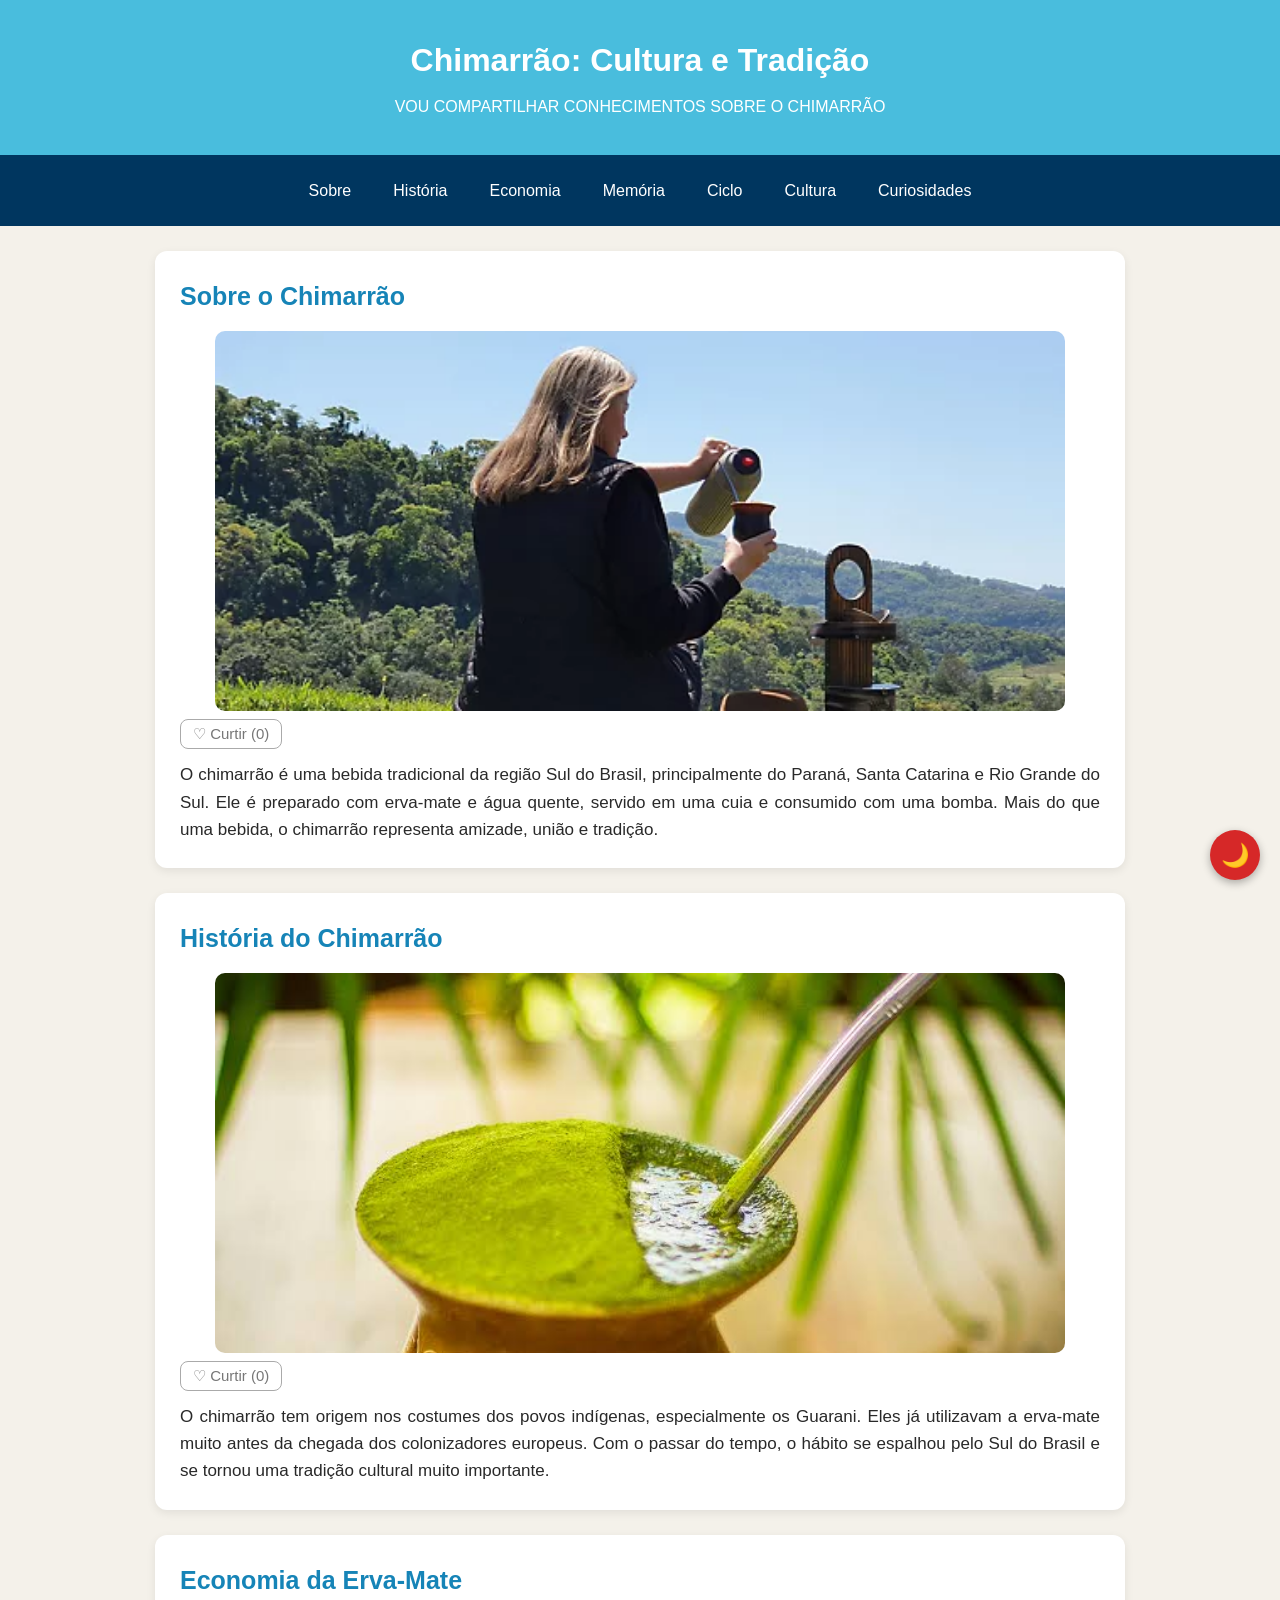
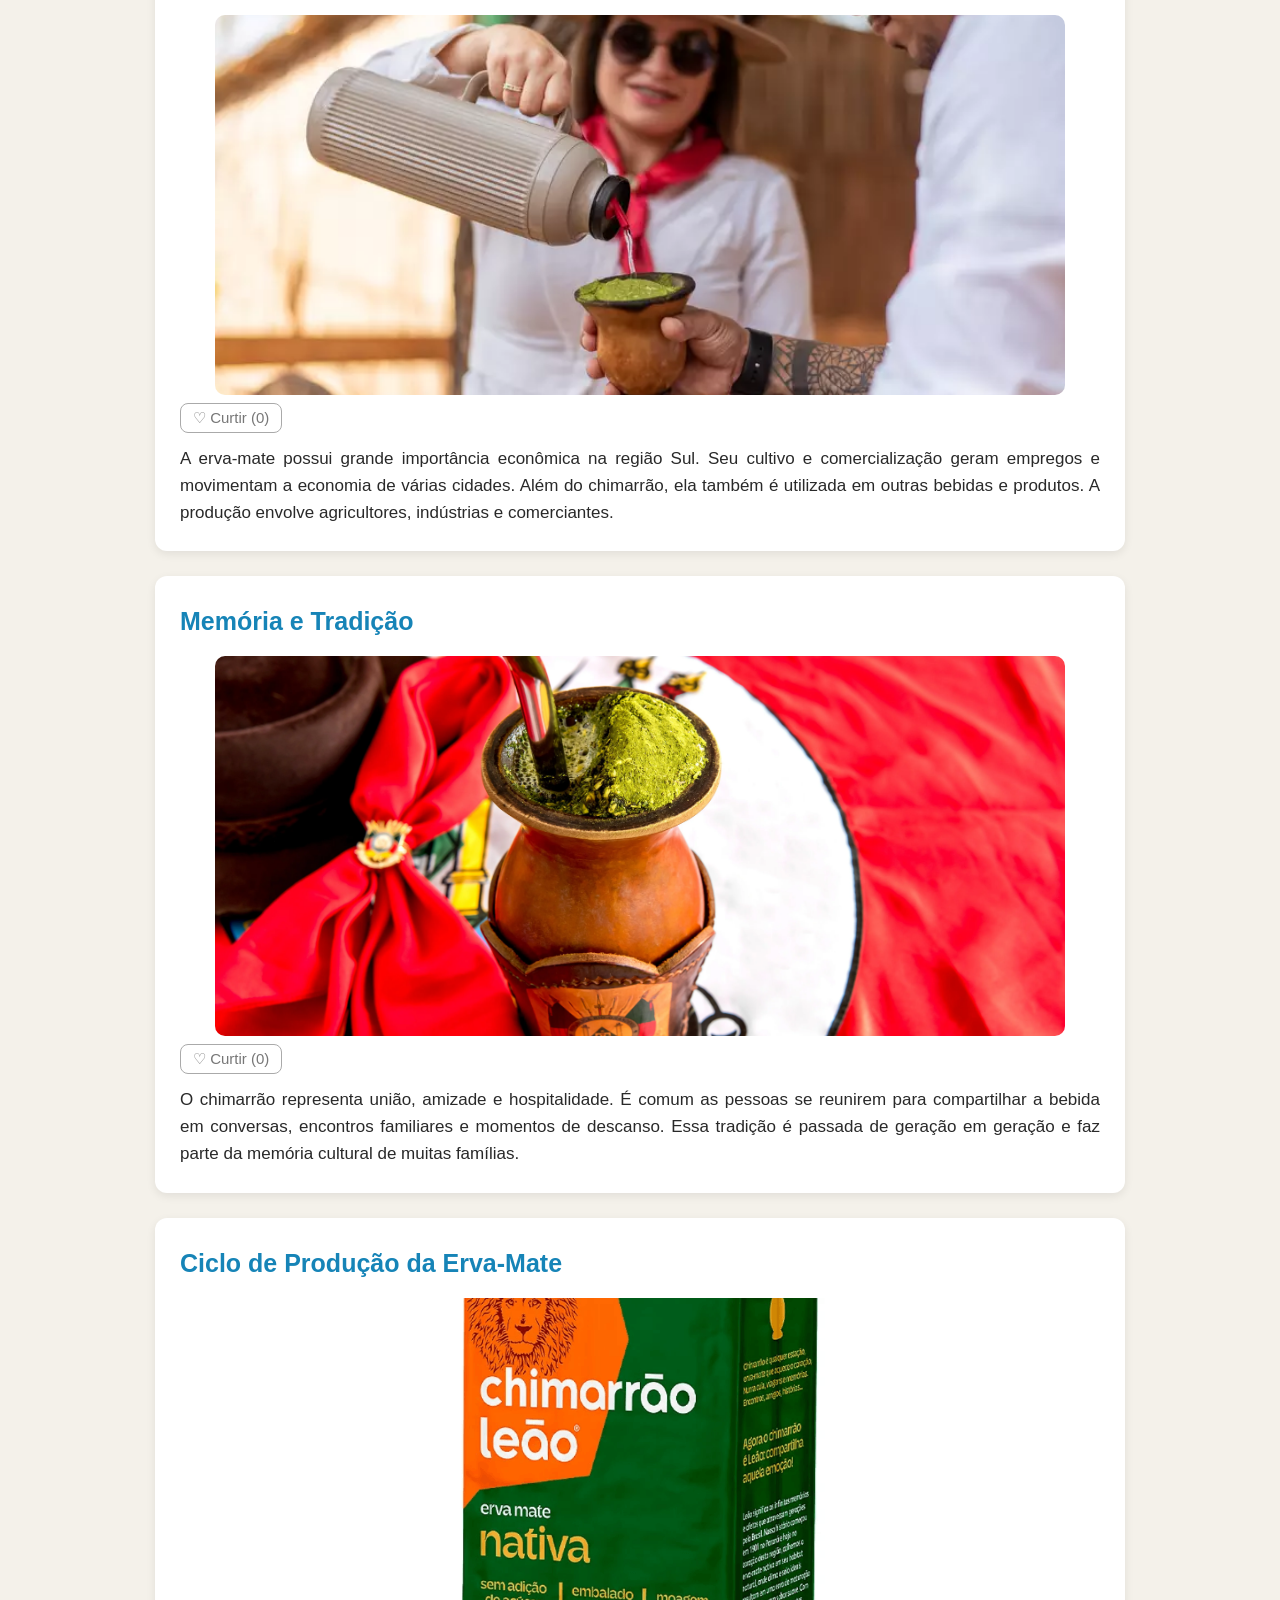
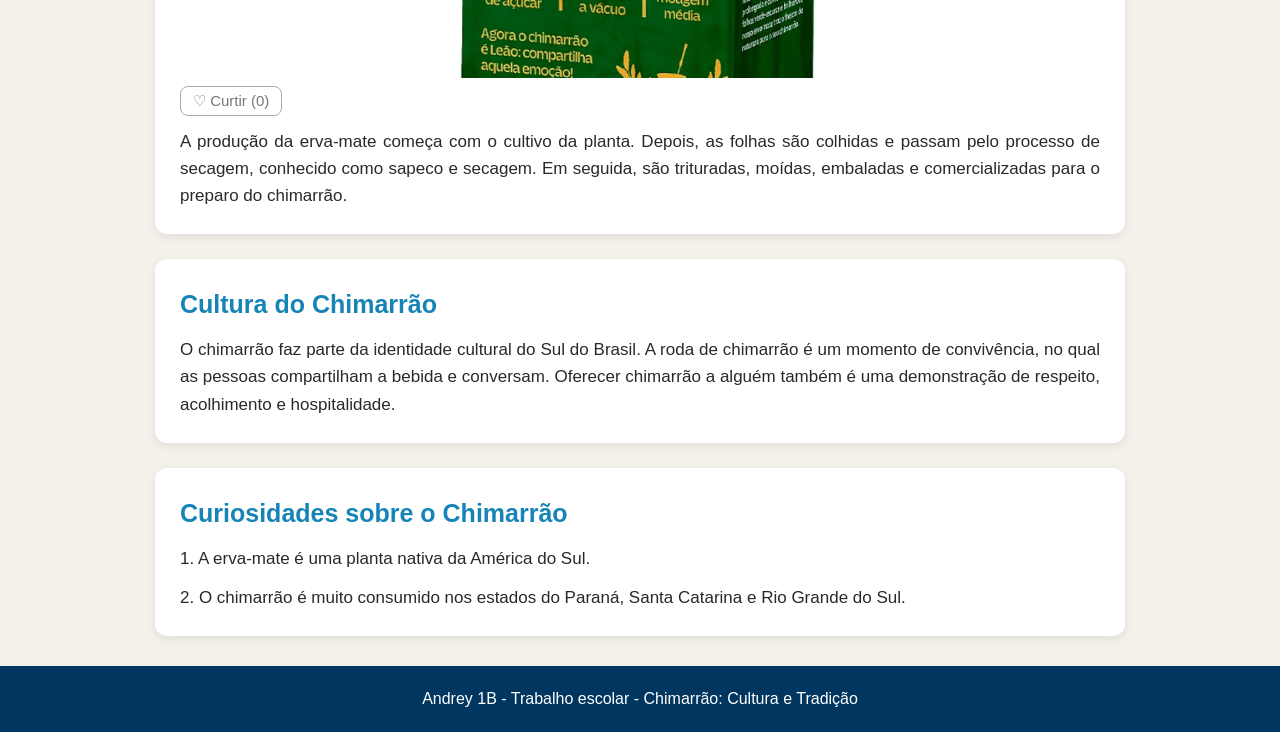
==== commit 65ab01d7: "AA" ====
--- a/index.html
+++ b/index.html
@@ -31,84 +31,97 @@
 
         <section id="sobre">
             <h2>Sobre o Chimarrão</h2>
+            <img src="imagem_1.jpg" alt="Chimarrão">
             <button class="curtir" type="button">♡ Curtir (0)</button>
-            <img src="imagem_1.jpg" alt="Chimarrão">
+
             <p>
                 O chimarrão é uma bebida tradicional da região Sul do Brasil,
                 principalmente do Paraná, Santa Catarina e Rio Grande do Sul.
                 Ele é preparado com erva-mate e água quente, servido em uma
-                cuia e consumido com uma bomba.
+                cuia e consumido com uma bomba. Mais do que uma bebida, o
+                chimarrão representa amizade, união e tradição.
             </p>
         </section>
 
         <section id="historia">
             <h2>História do Chimarrão</h2>
+            <img src="imagem_2.jpg" alt="História do chimarrão">
             <button class="curtir" type="button">♡ Curtir (0)</button>
-            <img src="imagem_2.jpg" alt="História do chimarrão">
+
             <p>
                 O chimarrão tem origem nos costumes dos povos indígenas,
                 especialmente os Guarani. Eles já utilizavam a erva-mate
                 muito antes da chegada dos colonizadores europeus.
                 Com o passar do tempo, o hábito se espalhou pelo Sul do Brasil
-                e se tornou uma tradição cultural.
+                e se tornou uma tradição cultural muito importante.
             </p>
         </section>
 
         <section id="economia">
             <h2>Economia da Erva-Mate</h2>
+            <img src="imagem_3.jpg" alt="Produção da erva-mate">
             <button class="curtir" type="button">♡ Curtir (0)</button>
-            <img src="imagem_3.jpg" alt="Produção da erva-mate">
+
             <p>
                 A erva-mate possui grande importância econômica na região Sul.
                 Seu cultivo e comercialização geram empregos e movimentam
                 a economia de várias cidades. Além do chimarrão, ela também
-                é utilizada em outras bebidas e produtos.
+                é utilizada em outras bebidas e produtos. A produção envolve
+                agricultores, indústrias e comerciantes.
             </p>
         </section>
 
         <section id="memoria">
             <h2>Memória e Tradição</h2>
+            <img src="imagem_4.jpg" alt="Tradição do chimarrão">
             <button class="curtir" type="button">♡ Curtir (0)</button>
-            <img src="imagem_4.jpg" alt="Tradição do chimarrão">
+
             <p>
                 O chimarrão representa união, amizade e hospitalidade.
                 É comum as pessoas se reunirem para compartilhar a bebida
                 em conversas, encontros familiares e momentos de descanso.
-                Essa tradição é passada de geração em geração.
+                Essa tradição é passada de geração em geração e faz parte
+                da memória cultural de muitas famílias.
             </p>
         </section>
 
         <section id="ciclo">
             <h2>Ciclo de Produção da Erva-Mate</h2>
+            <img src="imagem_5.jpg" alt="Produção da erva-mate">
             <button class="curtir" type="button">♡ Curtir (0)</button>
-            <img src="imagem_5.jpg" alt="Produção da erva-mate">
+
             <p>
                 A produção da erva-mate começa com o cultivo da planta.
-                Depois, as folhas são colhidas, passam pelo processo de
-                secagem e moagem. Por fim, são embaladas e comercializadas
-                para o preparo do chimarrão.
+                Depois, as folhas são colhidas e passam pelo processo de
+                secagem, conhecido como sapeco e secagem. Em seguida,
+                são trituradas, moídas, embaladas e comercializadas para
+                o preparo do chimarrão.
             </p>
         </section>
 
         <section id="cultura">
             <h2>Cultura do Chimarrão</h2>
-            <button class="curtir" type="button">♡ Curtir (0)</button>
+
             <p>
                 O chimarrão faz parte da identidade cultural do Sul do Brasil.
                 A roda de chimarrão é um momento de convivência, no qual
-                as pessoas compartilham a bebida e conversam.
+                as pessoas compartilham a bebida e conversam. Oferecer
+                chimarrão a alguém também é uma demonstração de respeito,
+                acolhimento e hospitalidade.
             </p>
         </section>
 
         <section id="curiosidades">
             <h2>Curiosidades sobre o Chimarrão</h2>
-            <button class="curtir" type="button">♡ Curtir (0)</button>
 
-            <p>1. A erva-mate é uma planta nativa da América do Sul.</p>
-            <p>2. A cuia é o recipiente tradicional usado para beber chimarrão.</p>
-            <p>3. A bomba é utilizada para tomar a bebida.</p>
-            <p>4. O chimarrão é muito popular no Paraná, Santa Catarina e Rio Grande do Sul.</p>
-            <p>5. Compartilhar a cuia é um símbolo de amizade e união.</p>
+            <p>
+                1. A erva-mate é uma planta nativa da América do Sul.
+            </p>
+
+            <p>
+                2. O chimarrão é muito consumido nos estados do Paraná,
+                Santa Catarina e Rio Grande do Sul.
+            </p>
         </section>
 
     </main>
--- a/style.css
+++ b/style.css
@@ -6,7 +6,6 @@
     --cor-titulo: #1684b7;
     --cor-menu: #00365f;
     --cor-superficie: #ffffff;
-    --cor-borda: #dddddd;
 }
 
 * {
@@ -80,7 +79,7 @@
 
 section h2 {
     color: var(--cor-titulo);
-    margin-bottom: 8px;
+    margin-bottom: 12px;
     font-size: 25px;
 }
 
@@ -97,7 +96,7 @@
     height: 380px;
     object-fit: cover;
     border-radius: 10px;
-    margin: 15px auto;
+    margin: 15px auto 8px;
 }
 
 .curtir {
@@ -107,7 +106,7 @@
     border: 1px solid #aaaaaa;
     border-radius: 8px;
     padding: 5px 12px;
-    margin-bottom: 10px;
+    margin: 0 0 12px 0;
     cursor: pointer;
     font-size: 15px;
     transition: 0.2s;
